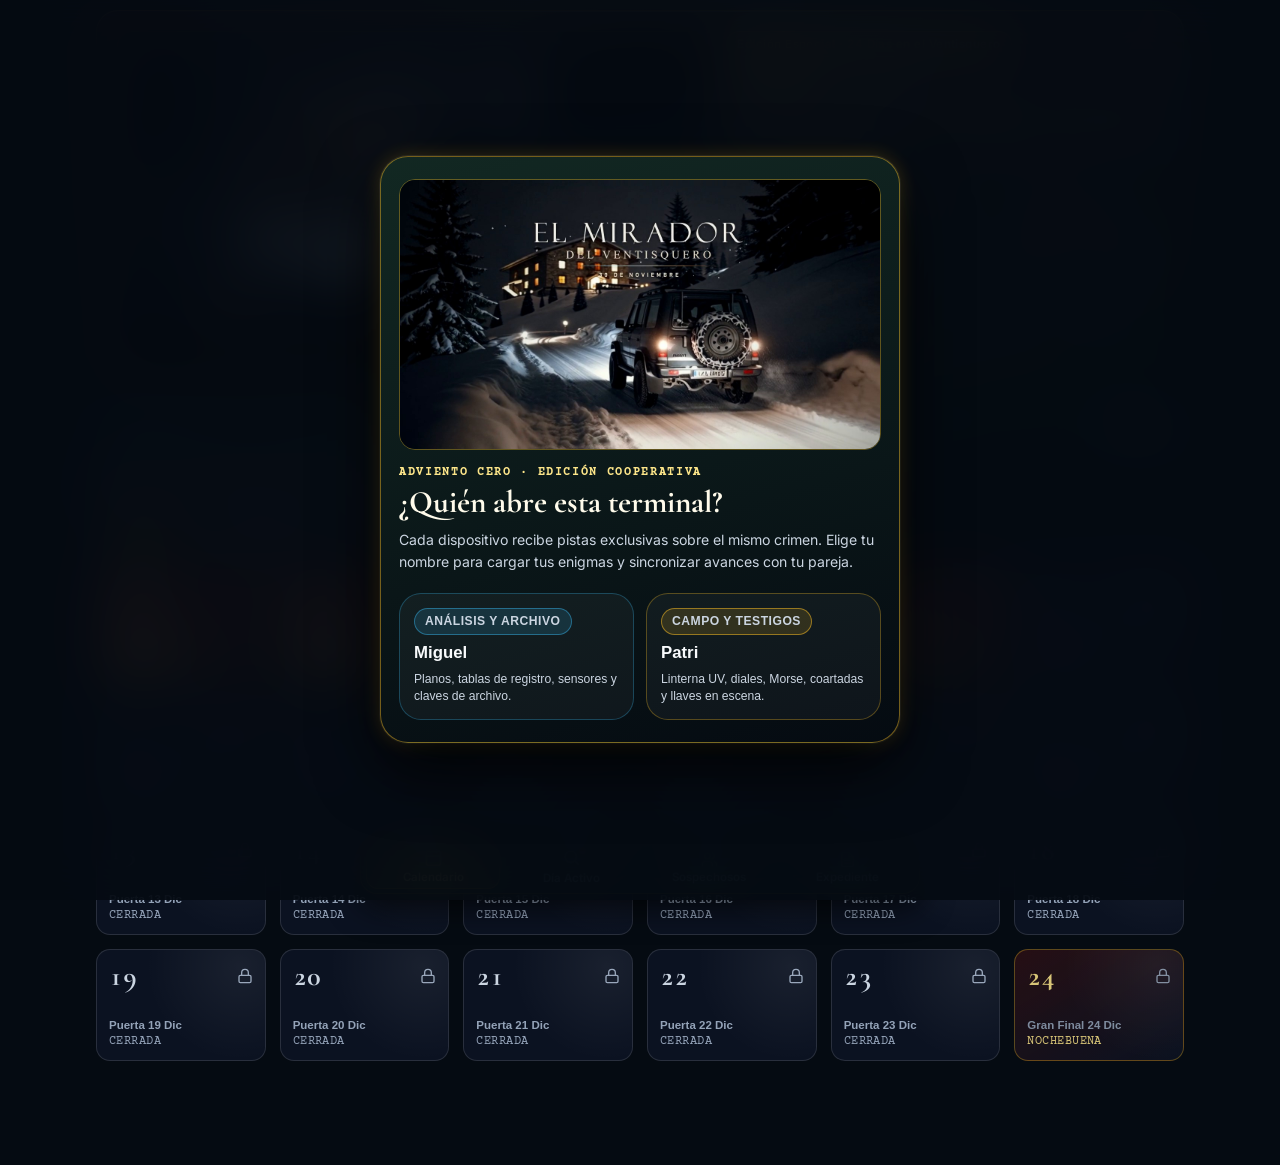
==== index.html @ c09db5b2 "v2.22.0: fix inverted open envelope flap 3D geometry with crimson-bordered emerald damask lining, or" ====
<!DOCTYPE html>
<html lang="es">
<head>
  <meta charset="UTF-8">
  <meta name="viewport" content="width=device-width, initial-scale=1.0, viewport-fit=cover, interactive-widget=resizes-content">
  <title>ADVIENTO CERO — El Misterio del Ventisquero</title>

  <meta name="theme-color" content="#050B12">
  <meta name="mobile-web-app-capable" content="yes">
  <meta name="apple-mobile-web-app-capable" content="yes">
  <meta name="apple-mobile-web-app-status-bar-style" content="black-translucent">
  <meta name="apple-mobile-web-app-title" content="Adviento Cero">
  <meta name="description" content="Calendario de adviento interactivo y cooperativo de investigación policial ambientada en el Hotel El Mirador del Ventisquero.">
  <meta property="og:title" content="ADVIENTO CERO — El Misterio del Ventisquero">
  <meta property="og:description" content="Expediente cooperativo del 1 al 24 de diciembre: 25 sospechosos, 24 enigmas y un careo final.">
  <meta property="og:type" content="website">
  <meta property="og:image" content="https://mgesm.github.io/advientocero/video-briefing/poster.jpg">
  <meta http-equiv="Content-Security-Policy" content="default-src 'self'; script-src 'self' https://*.firebaseio.com https://*.firebasedatabase.app; style-src 'self' 'unsafe-inline'; img-src 'self' data: blob:; media-src 'self' blob:; font-src 'self' data:; connect-src 'self' https://*.firebasedatabase.app wss://*.firebasedatabase.app https://*.firebaseio.com wss://*.firebaseio.com; frame-src 'self'; object-src 'none'; base-uri 'self'; form-action 'self';">
  <link rel="manifest" href="manifest.json?v=2.12.0">
  <link rel="icon" type="image/svg+xml" href="imagenes/icon.svg?v=2.12.0">
  <link rel="icon" type="image/png" sizes="192x192" href="imagenes/icon-192.png?v=2.12.0">
  <link rel="apple-touch-icon" sizes="180x180" href="imagenes/apple-touch-icon.png?v=2.12.0">
  <link rel="preload" as="image" href="video-briefing/poster.jpg?v=2.15.0" fetchpriority="high">

  <link rel="stylesheet" href="css/fonts.css?v=2.12.0">
  <link rel="stylesheet" href="css/liquid-christmas.css?v=2.20.0">
  <link rel="stylesheet" href="css/door-rituals.css?v=2.14.1">
  <link rel="stylesheet" href="css/advent-board.css?v=2.21.0">
  <link rel="stylesheet" href="css/puzzles.css?v=2.22.0">
  <link rel="stylesheet" href="css/artifacts.css?v=2.12.0">
  <link rel="stylesheet" href="css/mobile-ux.css?v=2.12.0">

  <!-- Firebase Realtime Database Compat SDK (cacheado localmente para arranque offline) -->
  <script defer src="js/vendor/firebase-app-compat.js?v=2.12.0"></script>
  <script defer src="js/vendor/firebase-database-compat.js?v=2.12.0"></script>
</head>
<body>
  <canvas id="snow-canvas" aria-hidden="true"></canvas>

  <!-- Selector de Identidad Inicial: Miguel vs Patri -->
  <div id="identity-overlay" class="identity-overlay" role="dialog" aria-modal="true" aria-labelledby="id-title">
    <div class="identity-modal" tabindex="-1">
      <img src="video-briefing/poster.jpg?v=2.15.0" alt="El Mirador del Ventisquero · 30 de noviembre" class="identity-cover" width="1280" height="720" decoding="async" fetchpriority="high">
      <div class="identity-kicker">ADVIENTO CERO · EDICIÓN COOPERATIVA</div>
      <h1 class="identity-title" id="id-title">¿Quién abre esta terminal?</h1>
      <p class="identity-desc">
        Cada dispositivo recibe pistas exclusivas sobre el mismo crimen. Elige tu nombre para cargar tus enigmas y sincronizar avances con tu pareja.
      </p>
      <div class="identity-grid">
        <button type="button" class="identity-choice" data-choose-role="miguel">
          <span class="badge badge-frost">ANÁLISIS Y ARCHIVO</span>
          <strong>Miguel</strong>
          <span>Planos, tablas de registro, sensores y claves de archivo.</span>
        </button>
        <button type="button" class="identity-choice" data-choose-role="patri">
          <span class="badge badge-gold">CAMPO Y TESTIGOS</span>
          <strong>Patri</strong>
          <span>Linterna UV, diales, Morse, coartadas y llaves en escena.</span>
        </button>
      </div>
      <button type="button" id="identity-cancel-btn" class="btn btn-ghost" style="display:none;width:100%;margin-top:12px;">Cancelar</button>
    </div>
  </div>

  <div id="adv-toast-host" class="adv-toast-host" aria-live="polite"></div>

  <!-- Contenedor Principal -->
  <div class="app-shell">
    <!-- Barra oculta de Modo Test / Admin -->
    <div id="admin-bar" class="glass-card" style="display:none;padding:10px 14px;margin-bottom:14px;align-items:center;justify-content:space-between;flex-wrap:wrap;gap:8px;border:var(--vg-border-gold);"></div>

    <main>
      <section id="view-calendar" class="view-panel active"></section>
      <section id="view-day" class="view-panel"></section>
      <section id="view-suspects" class="view-panel"></section>
      <section id="view-expediente" class="view-panel"></section>
    </main>
  </div>

  <!-- Dock de Navegación Inferior Mobile-First -->
  <nav class="mobile-dock" aria-label="Navegación principal">
    <button type="button" class="dock-item active" data-tab="calendar">
      <svg aria-hidden="true" width="20" height="20" viewBox="0 0 24 24" fill="none" stroke="currentColor" stroke-width="2" stroke-linecap="round" stroke-linejoin="round"><rect x="3" y="4" width="18" height="18" rx="2"/><line x1="16" y1="2" x2="16" y2="6"/><line x1="8" y1="2" x2="8" y2="6"/><line x1="3" y1="10" x2="21" y2="10"/></svg>
      <span>Calendario</span>
    </button>
    <button type="button" class="dock-item" data-tab="day">
      <span class="dock-badge">
        <svg aria-hidden="true" width="20" height="20" viewBox="0 0 24 24" fill="none" stroke="currentColor" stroke-width="2" stroke-linecap="round" stroke-linejoin="round"><circle cx="11" cy="11" r="8"/><line x1="21" y1="21" x2="16.65" y2="16.65"/></svg>
        <span id="day-dock-dot" class="dock-dot" aria-hidden="true"></span>
      </span>
      <span>Día Activo</span>
    </button>
    <button type="button" class="dock-item" data-tab="suspects">
      <svg aria-hidden="true" width="20" height="20" viewBox="0 0 24 24" fill="none" stroke="currentColor" stroke-width="2" stroke-linecap="round" stroke-linejoin="round"><path d="M16 21v-2a4 4 0 0 0-4-4H6a4 4 0 0 0-4 4v2"/><circle cx="9" cy="7" r="4"/><path d="M22 21v-2a4 4 0 0 0-3-3.87"/><path d="M16 3.13a4 4 0 0 1 0 7.75"/></svg>
      <span>Sospechosos</span>
    </button>
    <button type="button" class="dock-item" data-tab="expediente">
      <svg aria-hidden="true" width="20" height="20" viewBox="0 0 24 24" fill="none" stroke="currentColor" stroke-width="2" stroke-linecap="round" stroke-linejoin="round"><path d="M14 2H6a2 2 0 0 0-2 2v16a2 2 0 0 0 2 2h12a2 2 0 0 0 2-2V8z"/><polyline points="14 2 14 8 20 8"/><line x1="16" y1="13" x2="8" y2="13"/><line x1="16" y1="17" x2="8" y2="17"/></svg>
      <span>Expediente</span>
    </button>
  </nav>

  <!-- Modal Ficha / Dedicatoria -->
  <div id="adv-modal" class="adv-modal-backdrop" role="dialog" aria-modal="true" aria-labelledby="adv-modal-title">
    <div id="adv-modal-body" class="adv-modal-sheet"></div>
  </div>

  <!-- Capa de Animaciones Cinematográficas (Apertura de Sello y Doble Candado) -->
  <div id="cinema-fx-layer" class="cinema-fx-layer" aria-hidden="true"></div>

  <script defer src="config/gift-config.js?v=2.16.0"></script>
  <script defer src="config/firebase-config.js?v=2.12.0"></script>
  <script defer src="data/case-lore.js?v=2.15.0"></script>
  <script defer src="data/suspects.js?v=2.12.0"></script>
  <script defer src="data/days.js?v=2.12.0"></script>
  <script defer src="js/audio-fx.js?v=2.19.0"></script>
  <script defer src="js/door-rituals.js?v=2.14.1"></script>
  <script defer src="js/date-gate.js?v=2.17.0"></script>
  <script defer src="js/sync-engine.js?v=2.21.0"></script>
  <script defer src="js/puzzle-engine.js?v=2.12.0"></script>
  <script defer src="js/day-artifacts.js?v=2.12.0"></script>
  <script defer src="js/app.js?v=2.22.0"></script>
</body>
</html>
---- css/fonts.css ----
/* latin-ext */
@font-face {
  font-family: 'Cormorant Garamond';
  font-style: italic;
  font-weight: 600;
  font-display: swap;
  src: url(../fonts/font-1.woff2) format('woff2');
  unicode-range: U+0100-02BA, U+02BD-02C5, U+02C7-02CC, U+02CE-02D7, U+02DD-02FF, U+0304, U+0308, U+0329, U+1D00-1DBF, U+1E00-1E9F, U+1EF2-1EFF, U+2020, U+20A0-20AB, U+20AD-20C4, U+2113, U+2C60-2C7F, U+A720-A7FF;
}
/* latin */
@font-face {
  font-family: 'Cormorant Garamond';
  font-style: italic;
  font-weight: 600;
  font-display: swap;
  src: url(../fonts/font-2.woff2) format('woff2');
  unicode-range: U+0000-00FF, U+0131, U+0152-0153, U+02BB-02BC, U+02C6, U+02DA, U+02DC, U+0304, U+0308, U+0329, U+2000-206F, U+20AC, U+2122, U+2191, U+2193, U+2212, U+2215, U+FEFF, U+FFFD;
}
/* latin-ext */
@font-face {
  font-family: 'Cormorant Garamond';
  font-style: normal;
  font-weight: 600;
  font-display: swap;
  src: url(../fonts/font-3.woff2) format('woff2');
  unicode-range: U+0100-02BA, U+02BD-02C5, U+02C7-02CC, U+02CE-02D7, U+02DD-02FF, U+0304, U+0308, U+0329, U+1D00-1DBF, U+1E00-1E9F, U+1EF2-1EFF, U+2020, U+20A0-20AB, U+20AD-20C4, U+2113, U+2C60-2C7F, U+A720-A7FF;
}
/* latin */
@font-face {
  font-family: 'Cormorant Garamond';
  font-style: normal;
  font-weight: 600;
  font-display: swap;
  src: url(../fonts/font-4.woff2) format('woff2');
  unicode-range: U+0000-00FF, U+0131, U+0152-0153, U+02BB-02BC, U+02C6, U+02DA, U+02DC, U+0304, U+0308, U+0329, U+2000-206F, U+20AC, U+2122, U+2191, U+2193, U+2212, U+2215, U+FEFF, U+FFFD;
}
/* latin-ext */
@font-face {
  font-family: 'Cormorant Garamond';
  font-style: normal;
  font-weight: 700;
  font-display: swap;
  src: url(../fonts/font-3.woff2) format('woff2');
  unicode-range: U+0100-02BA, U+02BD-02C5, U+02C7-02CC, U+02CE-02D7, U+02DD-02FF, U+0304, U+0308, U+0329, U+1D00-1DBF, U+1E00-1E9F, U+1EF2-1EFF, U+2020, U+20A0-20AB, U+20AD-20C4, U+2113, U+2C60-2C7F, U+A720-A7FF;
}
/* latin */
@font-face {
  font-family: 'Cormorant Garamond';
  font-style: normal;
  font-weight: 700;
  font-display: swap;
  src: url(../fonts/font-4.woff2) format('woff2');
  unicode-range: U+0000-00FF, U+0131, U+0152-0153, U+02BB-02BC, U+02C6, U+02DA, U+02DC, U+0304, U+0308, U+0329, U+2000-206F, U+20AC, U+2122, U+2191, U+2193, U+2212, U+2215, U+FEFF, U+FFFD;
}
/* latin-ext */
@font-face {
  font-family: 'Courier Prime';
  font-style: normal;
  font-weight: 400;
  font-display: swap;
  src: url(../fonts/font-5.woff2) format('woff2');
  unicode-range: U+0100-02BA, U+02BD-02C5, U+02C7-02CC, U+02CE-02D7, U+02DD-02FF, U+0304, U+0308, U+0329, U+1D00-1DBF, U+1E00-1E9F, U+1EF2-1EFF, U+2020, U+20A0-20AB, U+20AD-20C4, U+2113, U+2C60-2C7F, U+A720-A7FF;
}
/* latin */
@font-face {
  font-family: 'Courier Prime';
  font-style: normal;
  font-weight: 400;
  font-display: swap;
  src: url(../fonts/font-6.woff2) format('woff2');
  unicode-range: U+0000-00FF, U+0131, U+0152-0153, U+02BB-02BC, U+02C6, U+02DA, U+02DC, U+0304, U+0308, U+0329, U+2000-206F, U+20AC, U+2122, U+2191, U+2193, U+2212, U+2215, U+FEFF, U+FFFD;
}
/* latin-ext */
@font-face {
  font-family: 'Courier Prime';
  font-style: normal;
  font-weight: 700;
  font-display: swap;
  src: url(../fonts/font-7.woff2) format('woff2');
  unicode-range: U+0100-02BA, U+02BD-02C5, U+02C7-02CC, U+02CE-02D7, U+02DD-02FF, U+0304, U+0308, U+0329, U+1D00-1DBF, U+1E00-1E9F, U+1EF2-1EFF, U+2020, U+20A0-20AB, U+20AD-20C4, U+2113, U+2C60-2C7F, U+A720-A7FF;
}
/* latin */
@font-face {
  font-family: 'Courier Prime';
  font-style: normal;
  font-weight: 700;
  font-display: swap;
  src: url(../fonts/font-8.woff2) format('woff2');
  unicode-range: U+0000-00FF, U+0131, U+0152-0153, U+02BB-02BC, U+02C6, U+02DA, U+02DC, U+0304, U+0308, U+0329, U+2000-206F, U+20AC, U+2122, U+2191, U+2193, U+2212, U+2215, U+FEFF, U+FFFD;
}
/* latin-ext */
@font-face {
  font-family: 'Inter';
  font-style: normal;
  font-weight: 400;
  font-display: swap;
  src: url(../fonts/font-9.woff2) format('woff2');
  unicode-range: U+0100-02BA, U+02BD-02C5, U+02C7-02CC, U+02CE-02D7, U+02DD-02FF, U+0304, U+0308, U+0329, U+1D00-1DBF, U+1E00-1E9F, U+1EF2-1EFF, U+2020, U+20A0-20AB, U+20AD-20C4, U+2113, U+2C60-2C7F, U+A720-A7FF;
}
/* latin */
@font-face {
  font-family: 'Inter';
  font-style: normal;
  font-weight: 400;
  font-display: swap;
  src: url(../fonts/font-10.woff2) format('woff2');
  unicode-range: U+0000-00FF, U+0131, U+0152-0153, U+02BB-02BC, U+02C6, U+02DA, U+02DC, U+0304, U+0308, U+0329, U+2000-206F, U+20AC, U+2122, U+2191, U+2193, U+2212, U+2215, U+FEFF, U+FFFD;
}
/* latin-ext */
@font-face {
  font-family: 'Inter';
  font-style: normal;
  font-weight: 500;
  font-display: swap;
  src: url(../fonts/font-9.woff2) format('woff2');
  unicode-range: U+0100-02BA, U+02BD-02C5, U+02C7-02CC, U+02CE-02D7, U+02DD-02FF, U+0304, U+0308, U+0329, U+1D00-1DBF, U+1E00-1E9F, U+1EF2-1EFF, U+2020, U+20A0-20AB, U+20AD-20C4, U+2113, U+2C60-2C7F, U+A720-A7FF;
}
/* latin */
@font-face {
  font-family: 'Inter';
  font-style: normal;
  font-weight: 500;
  font-display: swap;
  src: url(../fonts/font-10.woff2) format('woff2');
  unicode-range: U+0000-00FF, U+0131, U+0152-0153, U+02BB-02BC, U+02C6, U+02DA, U+02DC, U+0304, U+0308, U+0329, U+2000-206F, U+20AC, U+2122, U+2191, U+2193, U+2212, U+2215, U+FEFF, U+FFFD;
}
/* latin-ext */
@font-face {
  font-family: 'Inter';
  font-style: normal;
  font-weight: 600;
  font-display: swap;
  src: url(../fonts/font-9.woff2) format('woff2');
  unicode-range: U+0100-02BA, U+02BD-02C5, U+02C7-02CC, U+02CE-02D7, U+02DD-02FF, U+0304, U+0308, U+0329, U+1D00-1DBF, U+1E00-1E9F, U+1EF2-1EFF, U+2020, U+20A0-20AB, U+20AD-20C4, U+2113, U+2C60-2C7F, U+A720-A7FF;
}
/* latin */
@font-face {
  font-family: 'Inter';
  font-style: normal;
  font-weight: 600;
  font-display: swap;
  src: url(../fonts/font-10.woff2) format('woff2');
  unicode-range: U+0000-00FF, U+0131, U+0152-0153, U+02BB-02BC, U+02C6, U+02DA, U+02DC, U+0304, U+0308, U+0329, U+2000-206F, U+20AC, U+2122, U+2191, U+2193, U+2212, U+2215, U+FEFF, U+FFFD;
}
/* latin-ext */
@font-face {
  font-family: 'Inter';
  font-style: normal;
  font-weight: 700;
  font-display: swap;
  src: url(../fonts/font-9.woff2) format('woff2');
  unicode-range: U+0100-02BA, U+02BD-02C5, U+02C7-02CC, U+02CE-02D7, U+02DD-02FF, U+0304, U+0308, U+0329, U+1D00-1DBF, U+1E00-1E9F, U+1EF2-1EFF, U+2020, U+20A0-20AB, U+20AD-20C4, U+2113, U+2C60-2C7F, U+A720-A7FF;
}
/* latin */
@font-face {
  font-family: 'Inter';
  font-style: normal;
  font-weight: 700;
  font-display: swap;
  src: url(../fonts/font-10.woff2) format('woff2');
  unicode-range: U+0000-00FF, U+0131, U+0152-0153, U+02BB-02BC, U+02C6, U+02DA, U+02DC, U+0304, U+0308, U+0329, U+2000-206F, U+20AC, U+2122, U+2191, U+2193, U+2212, U+2215, U+FEFF, U+FFFD;
}
/* latin-ext */
@font-face {
  font-family: 'Inter';
  font-style: normal;
  font-weight: 800;
  font-display: swap;
  src: url(../fonts/font-9.woff2) format('woff2');
  unicode-range: U+0100-02BA, U+02BD-02C5, U+02C7-02CC, U+02CE-02D7, U+02DD-02FF, U+0304, U+0308, U+0329, U+1D00-1DBF, U+1E00-1E9F, U+1EF2-1EFF, U+2020, U+20A0-20AB, U+20AD-20C4, U+2113, U+2C60-2C7F, U+A720-A7FF;
}
/* latin */
@font-face {
  font-family: 'Inter';
  font-style: normal;
  font-weight: 800;
  font-display: swap;
  src: url(../fonts/font-10.woff2) format('woff2');
  unicode-range: U+0000-00FF, U+0131, U+0152-0153, U+02BB-02BC, U+02C6, U+02DA, U+02DC, U+0304, U+0308, U+0329, U+2000-206F, U+20AC, U+2122, U+2191, U+2193, U+2212, U+2215, U+FEFF, U+FFFD;
}
---- css/liquid-christmas.css ----
/**
 * ============================================================================
 * ADVIENTO CERO — LIQUID NOIR NAVIDEÑO DESIGN SYSTEM
 * Basado en VESTIGO Liquid Noir 3.0 · Regla estricta: CERO EMOJIS
 * ============================================================================
 */

:root {
  /* Superficies Lacre de Medianoche (Pino Nocturno & Negro Azulado) */
  --vg-obsidian-950: #03070B;
  --vg-obsidian-900: #050B12;
  --vg-obsidian-850: #061814;
  --vg-obsidian-800: #0A1916;
  --vg-obsidian-700: #132A24;
  --vg-obsidian-600: #1F3F36;

  /* Cristal Líquido Nocturno */
  --vg-glass-bg: rgba(10, 25, 22, 0.78);
  --vg-glass-bg-elevated: rgba(10, 25, 22, 0.86);
  --vg-glass-bg-card: rgba(6, 24, 20, 0.80);
  --vg-glass-bg-input: rgba(5, 11, 18, 0.88);
  --vg-glass-bg-pill: rgba(255, 255, 255, 0.06);
  --vg-glass-blur: blur(26px) saturate(185%);
  --vg-glass-blur-sm: blur(14px) saturate(160%);

  /* Micro-bordes especulares */
  --vg-border-specular: 1px solid rgba(255, 255, 255, 0.18);
  --vg-border-specular-strong: 1px solid rgba(251, 191, 36, 0.28);
  --vg-border-gold: 1px solid rgba(251, 191, 36, 0.50);
  --vg-border-crimson: 1px solid rgba(248, 113, 113, 0.45);
  --vg-border-pine: 1px solid rgba(52, 211, 153, 0.45);
  --vg-border-frost: 1px solid rgba(56, 189, 248, 0.42);

  /* Paleta Nivel 2: Lacre de Medianoche */
  --adv-gold: #FBBF24;
  --adv-gold-soft: #FDE68A;
  --adv-gold-dim: rgba(251, 191, 36, 0.14);
  --adv-gold-glow: 0 0 18px rgba(251, 191, 36, 0.24);

  --adv-crimson: #DC2626;
  --adv-crimson-deep: #7F1D1D;
  --adv-crimson-dim: rgba(220, 38, 38, 0.22);
  --adv-crimson-glow: 0 0 20px rgba(220, 38, 38, 0.28);

  --adv-pine: #10B981;
  --adv-pine-deep: #064E3B;
  --adv-pine-dim: rgba(6, 78, 59, 0.48);
  --adv-pine-glow: 0 0 16px rgba(52, 211, 153, 0.26);

  --adv-frost: #38BDF8;
  --adv-cyan: #00E5FF;
  --adv-frost-dim: rgba(56, 189, 248, 0.14);
  --adv-frost-glow: 0 0 18px rgba(56, 189, 248, 0.26);

  /* Tipografía */
  --vg-font-sans: 'Inter', -apple-system, BlinkMacSystemFont, 'SF Pro Display', sans-serif;
  --vg-font-mono: 'Courier Prime', 'Fira Code', ui-monospace, monospace;
  --vg-font-serif: 'Cormorant Garamond', Georgia, serif;

  /* Texto */
  --vg-text-primary: #F8FAFC;
  --vg-text-secondary: #CBD5E1;
  --vg-text-muted: #94A3B8;

  /* Radios & Curvas Apple Spring */
  --vg-radius-sm: 10px;
  --vg-radius-md: 16px;
  --vg-radius-lg: 22px;
  --vg-radius-xl: 28px;
  --vg-radius-pill: 9999px;
  --vg-spring: cubic-bezier(0.16, 1, 0.3, 1);

  /* Sombras */
  --vg-shadow-card: 0 14px 36px rgba(0, 0, 0, 0.62), 0 0 0 1px rgba(255, 255, 255, 0.05);
  --vg-shadow-modal: 0 24px 64px rgba(0, 0, 0, 0.85), 0 0 0 1px rgba(255, 255, 255, 0.08);
}

*, *::before, *::after {
  box-sizing: border-box;
  margin: 0;
  padding: 0;
  -webkit-tap-highlight-color: transparent;
}

html {
  color-scheme: dark;
}

html.font-boost {
  font-size: 115%;
}

html, body {
  background-color: #050B12;
  color: var(--vg-text-primary);
  font-family: var(--vg-font-sans);
  min-height: 100vh;
  min-height: 100dvh;
  overscroll-behavior-y: contain;
  -webkit-font-smoothing: antialiased;
}

body {
  background: #050B12;
}

body::before {
  content: "";
  position: fixed;
  inset: 0;
  pointer-events: none;
  z-index: 0;
  background: radial-gradient(circle at 50% 0%, #132A24 0%, #050B12 58%);
}

body::after {
  content: "";
  position: fixed;
  top: 0;
  left: 0;
  right: 0;
  height: env(safe-area-inset-top, 0px);
  background: linear-gradient(180deg, rgba(5, 11, 18, 0.92), rgba(5, 11, 18, 0.45));
  pointer-events: none;
  z-index: 50;
}

body.modal-open {
  position: fixed;
  left: 0;
  right: 0;
  width: 100%;
  overflow: hidden;
}

button:focus-visible, a:focus-visible, input:focus-visible, select:focus-visible, textarea:focus-visible {
  outline: 2px solid var(--adv-gold);
  outline-offset: 2px;
}

/* Capa atmosférica de nieve navideña tras el cristal */
#snow-canvas {
  position: fixed;
  inset: 0;
  width: 100%;
  height: 100%;
  pointer-events: none;
  z-index: 1;
  opacity: 0.78;
}

@media (prefers-reduced-motion: reduce) {
  #snow-canvas { display: none; }
}

.app-shell {
  position: relative;
  z-index: 2;
  max-width: 1120px;
  margin: 0 auto;
  overflow-x: clip;
  padding: calc(env(safe-area-inset-top, 0px) + 10px) max(16px, env(safe-area-inset-right, 0px)) calc(env(safe-area-inset-bottom, 0px) + 104px) max(16px, env(safe-area-inset-left, 0px));
}

@media (max-width: 768px) {
  :root {
    --vg-glass-blur: blur(12px) saturate(140%);
  }
}

/* Badges Translúcidos Satinados */
.badge {
  display: inline-flex;
  align-items: center;
  gap: 6px;
  padding: 5px 10px;
  border-radius: var(--vg-radius-pill);
  font-size: 0.72rem;
  font-weight: 600;
  letter-spacing: 0.04em;
  border: var(--vg-border-specular);
  background: var(--vg-glass-bg-pill);
  color: var(--vg-text-primary);
  white-space: nowrap;
}

@media (max-width: 480px) {
  .badge {
    white-space: normal;
    text-align: left;
    max-width: 100%;
    line-height: 1.3;
  }
}

.badge-gold {
  background: var(--adv-gold-dim);
  border: var(--vg-border-gold);
  color: var(--adv-gold-soft);
}

.badge-crimson {
  background: var(--adv-crimson-dim);
  border: var(--vg-border-crimson);
  color: #FECACA;
}

.badge-pine {
  background: var(--adv-pine-dim);
  border: var(--vg-border-pine);
  color: #A7F3D0;
}

.badge-frost {
  background: var(--adv-frost-dim);
  border: var(--vg-border-frost);
  color: #BAE6FD;
}

.pulse-dot {
  width: 7px;
  height: 7px;
  border-radius: 50%;
  background: currentColor;
  box-shadow: 0 0 8px currentColor;
  animation: advPulse 2.2s infinite ease-in-out;
}

@keyframes advPulse {
  0%, 100% { opacity: 1; transform: scale(1); }
  50% { opacity: 0.45; transform: scale(0.8); }
}

/* Botones y Pills */
.btn {
  display: inline-flex;
  align-items: center;
  justify-content: center;
  gap: 8px;
  min-height: 44px;
  padding: 9px 16px;
  border-radius: var(--vg-radius-md);
  border: var(--vg-border-specular-strong);
  background: var(--vg-glass-bg-pill);
  color: var(--vg-text-primary);
  font-family: inherit;
  font-size: 0.85rem;
  font-weight: 600;
  cursor: pointer;
  touch-action: manipulation;
  transition: transform 150ms var(--vg-spring), background 160ms ease, border-color 160ms ease, box-shadow 160ms ease;
}

.btn:not(:disabled):active {
  transform: scale(0.97);
}

.btn:disabled {
  opacity: 0.5;
  cursor: not-allowed;
  pointer-events: none;
}

.btn-primary {
  background: linear-gradient(135deg, rgba(185, 28, 28, 0.72), rgba(180, 83, 9, 0.58));
  border: 1px solid rgba(251, 191, 36, 0.65);
  color: #FEF3C7;
  box-shadow: var(--adv-gold-glow);
}

@media (hover: hover) and (pointer: fine) {
  .btn-primary:hover {
    background: linear-gradient(135deg, rgba(185, 28, 28, 0.88), rgba(180, 83, 9, 0.72));
  }
}

.btn-frost {
  background: rgba(56, 189, 248, 0.16);
  border: var(--vg-border-frost);
  color: #BAE6FD;
}

.btn-pine {
  background: rgba(16, 185, 129, 0.22);
  border: var(--vg-border-pine);
  color: #A7F3D0;
}

.btn-ghost {
  background: transparent;
  border: var(--vg-border-specular);
  color: var(--vg-text-secondary);
}

.btn-gold {
  background: linear-gradient(135deg, rgba(251, 191, 36, 0.25), rgba(180, 83, 9, 0.35));
  border: 1px solid rgba(251, 191, 36, 0.55);
  color: #FEF3C7;
}

.btn-sm {
  min-height: 36px;
  padding: 6px 11px;
  font-size: 0.77rem;
  border-radius: var(--vg-radius-sm);
}

@media (max-width: 768px), (pointer: coarse) {
  .btn-sm {
    min-height: 42px;
    padding: 8px 13px;
  }
  button.badge[data-open-sync-diag] {
    min-height: 38px;
    padding: 6px 11px;
  }
}

/* Tarjetas Glass */
.glass-card {
  background: var(--vg-glass-bg-card);
  backdrop-filter: var(--vg-glass-blur);
  -webkit-backdrop-filter: var(--vg-glass-blur);
  border: var(--vg-border-specular);
  border-radius: var(--vg-radius-lg);
  box-shadow: var(--vg-shadow-card);
  position: relative;
  overflow: hidden;
}

.glass-card::before {
  content: "";
  position: absolute;
  inset: 0 0 auto 0;
  height: 1px;
  background: linear-gradient(90deg, transparent, rgba(255, 255, 255, 0.22), transparent);
  pointer-events: none;
}

/* Secciones de vista */
.view-panel {
  display: none;
  opacity: 0;
}

.view-panel.active {
  display: block;
  opacity: 1;
  animation: fadeSlideIn 320ms var(--vg-spring) both;
}

@keyframes fadeSlideIn {
  from { opacity: 0; transform: translateY(12px) scale(0.992); }
  to { opacity: 1; transform: translateY(0) scale(1); }
}

@keyframes modalPopIn {
  from { opacity: 0; transform: translateY(26px) scale(0.96); }
  to { opacity: 1; transform: translateY(0) scale(1); }
}

@keyframes backdropFadeIn {
  from { opacity: 0; }
  to { opacity: 1; }
}

/* Selector de Identidad (Pantalla Inicial Miguel / Patri) */
.identity-overlay {
  position: fixed;
  inset: 0;
  z-index: 100;
  display: none;
  align-items: flex-start;
  justify-content: center;
  overflow-y: auto;
  overscroll-behavior: contain;
  padding: max(16px, env(safe-area-inset-top, 0px)) max(14px, env(safe-area-inset-right, 0px)) max(16px, env(safe-area-inset-bottom, 0px)) max(14px, env(safe-area-inset-left, 0px));
  background: rgba(5, 11, 18, 0.90);
  backdrop-filter: blur(26px);
  -webkit-backdrop-filter: blur(26px);
}

.identity-overlay.open {
  display: flex;
  animation: backdropFadeIn 220ms ease both;
}

.identity-modal {
  width: 100%;
  max-width: 520px;
  margin: auto;
  max-height: 92dvh;
  overflow-y: auto;
  overscroll-behavior: contain;
  padding: 22px 18px;
  border-radius: var(--vg-radius-xl);
  background: linear-gradient(165deg, rgba(19, 42, 36, 0.95), rgba(5, 11, 18, 0.97));
  color: #F8FAFC;
  border: 1px solid rgba(251, 191, 36, 0.45);
  box-shadow: var(--vg-shadow-modal), var(--adv-gold-glow);
  animation: modalPopIn 360ms var(--vg-spring) both;
}

.identity-modal:focus {
  outline: none;
}

.identity-cover {
  width: 100%;
  height: auto;
  aspect-ratio: 16 / 9;
  object-fit: cover;
  border-radius: var(--vg-radius-md);
  border: 1px solid rgba(251, 191, 36, 0.35);
  margin-bottom: 16px;
  display: block;
}

.identity-kicker {
  font-family: var(--vg-font-mono);
  font-size: 0.74rem;
  letter-spacing: 0.14em;
  text-transform: uppercase;
  color: #FDE68A;
  font-weight: 700;
  margin-bottom: 6px;
}

.identity-title {
  font-family: var(--vg-font-serif);
  font-size: 1.95rem;
  font-weight: 700;
  line-height: 1.1;
  color: #FFFBEB;
  margin-bottom: 10px;
}

.identity-desc {
  font-size: 0.88rem;
  line-height: 1.55;
  color: #CBD5E1;
  margin-bottom: 20px;
}

.identity-grid {
  display: grid;
  grid-template-columns: repeat(2, minmax(0, 1fr));
  gap: 12px;
}

.identity-choice {
  min-width: 0;
  width: 100%;
  display: flex;
  flex-direction: column;
  align-items: flex-start;
  gap: 8px;
  padding: 14px;
  border-radius: var(--vg-radius-lg);
  background: rgba(255, 255, 255, 0.04);
  border: 1px solid rgba(255, 255, 255, 0.14);
  color: #F8FAFC;
  text-align: left;
  cursor: pointer;
  transition: transform 160ms var(--vg-spring), border-color 160ms ease, background 160ms ease;
}

.identity-choice .badge {
  white-space: normal;
  line-height: 1.25;
}

@media (max-width: 480px) {
  .identity-grid {
    grid-template-columns: 1fr;
  }
  .identity-cover {
    max-height: 150px;
    margin-bottom: 12px;
  }
  .identity-title {
    font-size: 1.6rem;
  }
}

@media (hover: hover) and (pointer: fine) {
  .identity-choice:hover {
    transform: translateY(-2px);
    background: rgba(251, 191, 36, 0.14);
    border-color: rgba(251, 191, 36, 0.55);
  }
}
.identity-choice:active {
  transform: scale(0.98);
  background: rgba(251, 191, 36, 0.14);
  border-color: rgba(251, 191, 36, 0.55);
}

.identity-choice.is-miguel {
  border-color: rgba(56, 189, 248, 0.28);
}

.identity-choice.is-patri {
  border-color: rgba(251, 191, 36, 0.30);
}

.identity-choice.is-current {
  box-shadow: inset 0 0 0 1px rgba(251, 191, 36, 0.55);
  background: rgba(251, 191, 36, 0.10);
}

@media (max-height: 480px) and (orientation: landscape) {
  .identity-cover {
    display: none;
  }
  .identity-modal {
    padding: 14px 18px;
  }
  .identity-title {
    font-size: 1.4rem;
    margin: 4px 0 4px;
  }
  .identity-desc {
    margin-bottom: 10px;
    font-size: 0.8rem;
  }
  .identity-choice {
    padding: 10px 12px;
    gap: 4px;
  }
}

.identity-choice strong {
  font-size: 1.05rem;
}

.identity-choice span {
  font-size: 0.76rem;
  line-height: 1.4;
  color: #CBD5E1;
}

/* Modal genérico */
.adv-modal-backdrop {
  position: fixed;
  inset: 0;
  z-index: 90;
  display: none;
  align-items: flex-end;
  justify-content: center;
  touch-action: none;
  padding: max(12px, env(safe-area-inset-top, 0px)) max(12px, env(safe-area-inset-right, 0px)) max(12px, env(safe-area-inset-bottom, 0px)) max(12px, env(safe-area-inset-left, 0px));
  background: rgba(2, 4, 8, 0.80);
  backdrop-filter: blur(14px);
  -webkit-backdrop-filter: blur(14px);
  overscroll-behavior: contain;
}

.adv-modal-backdrop.open {
  display: flex;
  animation: backdropFadeIn 200ms ease both;
}

@media (min-width: 680px) {
  .adv-modal-backdrop {
    align-items: center;
  }
}

.adv-modal-sheet {
  position: relative;
  width: 100%;
  max-width: 580px;
  max-height: 88vh;
  max-height: 88dvh;
  overflow-y: auto;
  -webkit-overflow-scrolling: touch;
  touch-action: pan-y;
  overscroll-behavior: contain;
  padding: 14px 20px 20px;
  border-radius: var(--vg-radius-xl);
  background: var(--vg-obsidian-800);
  border: var(--vg-border-specular-strong);
  box-shadow: var(--vg-shadow-modal);
  animation: modalPopIn 320ms var(--vg-spring) both;
}

.adv-modal-topstrip {
  position: sticky;
  top: 0;
  z-index: 5;
  display: flex;
  align-items: center;
  justify-content: center;
  min-height: 46px;
  margin: -14px -20px 10px;
  padding: 10px 16px 6px;
  background: linear-gradient(180deg, rgba(10, 25, 22, 0.98) 70%, transparent);
}

.adv-modal-handle {
  width: 40px;
  height: 4px;
  border-radius: 999px;
  background: rgba(255, 255, 255, 0.24);
}

.adv-modal-close {
  position: absolute;
  right: 8px;
  top: 4px;
  width: 44px;
  height: 44px;
  border-radius: 50%;
  border: 1px solid rgba(255, 255, 255, 0.14);
  background: rgba(5, 11, 18, 0.85);
  color: #E2E8F0;
  font-size: 1.05rem;
  font-weight: 700;
  display: grid;
  place-items: center;
  cursor: pointer;
}

/* Radio-cards táctiles multilínea (Careo Final) */
.radio-cards-grid {
  display: flex;
  flex-direction: column;
  gap: 8px;
}

.radio-card {
  width: 100%;
  text-align: left;
  display: flex;
  align-items: flex-start;
  gap: 10px;
  padding: 12px 13px;
  min-height: 48px;
  border-radius: var(--vg-radius-md);
  background: rgba(5, 11, 18, 0.85);
  border: 1px solid rgba(255, 255, 255, 0.16);
  color: #E2E8F0;
  font-family: inherit;
  font-size: 0.84rem;
  line-height: 1.45;
  cursor: pointer;
  touch-action: manipulation;
  transition: border-color 140ms ease, background 140ms ease;
}

.radio-card.selected {
  background: rgba(251, 191, 36, 0.15);
  border-color: rgba(251, 191, 36, 0.65);
  color: #FEF3C7;
}

.radio-card-dot {
  flex-shrink: 0;
  width: 18px;
  height: 18px;
  margin-top: 2px;
  border-radius: 50%;
  border: 2px solid rgba(251, 191, 36, 0.55);
  display: grid;
  place-items: center;
}

.radio-card.selected .radio-card-dot::after {
  content: "";
  width: 8px;
  height: 8px;
  border-radius: 50%;
  background: #FBBF24;
}

/* Toast cooperativo no intrusivo */
.adv-toast-host {
  position: fixed;
  bottom: calc(env(safe-area-inset-bottom, 0px) + 76px);
  left: 50%;
  transform: translateX(-50%);
  z-index: 100000;
  width: min(92vw, 440px);
  display: flex;
  flex-direction: column;
  gap: 8px;
  pointer-events: none;
}

.adv-toast {
  pointer-events: auto;
  display: flex;
  align-items: center;
  justify-content: space-between;
  gap: 10px;
  padding: 10px 14px;
  border-radius: var(--vg-radius-md);
  background: rgba(6, 24, 20, 0.96);
  border: 1px solid rgba(251, 191, 36, 0.48);
  color: #FEF3C7;
  font-size: 0.8rem;
  box-shadow: var(--vg-shadow-modal);
  animation: fadeSlideIn 220ms ease both;
}

/* Lightbox fotográfico táctil */
.lightbox-stage {
  overflow: auto;
  -webkit-overflow-scrolling: touch;
  max-height: 62vh;
  max-height: 62dvh;
  border-radius: 12px;
  border: var(--vg-border-specular-strong);
  background: #020408;
  touch-action: pan-x pan-y pinch-zoom;
}

.lightbox-stage img {
  width: 100%;
  max-width: none;
  max-height: none;
  height: auto;
  display: block;
  transition: width 180ms ease;
}

/* Lectura nocturna suave */
body.night-reading-soft .paper-receipt,
body.night-reading-soft .paper-ledger,
body.night-reading-soft .paper-subcard {
  background: #CBD5E1 !important;
  color: #0F172A !important;
  border-color: #64748B !important;
}

/* F7 · Modo Contraste Solar Exterior */
body.high-contrast-outdoor {
  --vg-bg-deep: #000000;
  --vg-bg-surface: #0A0F16;
  --vg-bg-surface-strong: #0F1722;
  --vg-text-secondary: #E2E8F0;
  --vg-text-muted: #CBD5E1;
  --vg-border-specular: 1px solid rgba(255, 255, 255, 0.34);
  --vg-border-specular-strong: 1.5px solid rgba(251, 191, 36, 0.65);
  background: #000000;
}

body.high-contrast-outdoor #snow-canvas,
body.high-contrast-outdoor::before,
body.high-contrast-outdoor::after {
  display: none !important;
}

body.high-contrast-outdoor .glass-card,
body.high-contrast-outdoor .mobile-dock,
body.high-contrast-outdoor .adv-modal-sheet {
  backdrop-filter: none !important;
  -webkit-backdrop-filter: none !important;
  background: #0B111A !important;
}

@media (max-width: 768px) {
  .identity-overlay {
    backdrop-filter: blur(12px);
    -webkit-backdrop-filter: blur(12px);
  }
}

/* QoL 1 · Hoja rápida Consulta Cruzada y navegación inferior del día */
.cross-peek-bar {
  display: flex;
  flex-wrap: wrap;
  align-items: center;
  justify-content: space-between;
  gap: 8px;
  padding: 9px 12px;
  border-radius: 12px;
  border: 1px solid rgba(186, 230, 253, 0.24);
  background: rgba(6, 24, 20, 0.72);
  margin-bottom: 12px;
}

.day-footer-nav {
  display: grid;
  grid-template-columns: repeat(3, minmax(0, 1fr));
  gap: 8px;
  margin-top: 16px;
}

.briefing-collapse {
  border-radius: 12px;
  border: 1px solid rgba(255, 255, 255, 0.14);
  background: rgba(255, 255, 255, 0.03);
  padding: 8px 12px;
  margin-bottom: 10px;
}

.briefing-collapse summary {
  cursor: pointer;
  list-style: none;
  display: flex;
  align-items: center;
  justify-content: space-between;
  font-size: 0.78rem;
  font-weight: 700;
  color: var(--adv-gold-soft);
  min-height: 34px;
}

.briefing-collapse summary::-webkit-details-marker {
  display: none;
}

/* QoL 6 · Banner cola pendiente */
.sync-pending-pill {
  display: inline-flex;
  align-items: center;
  gap: 6px;
  padding: 4px 10px;
  border-radius: 999px;
  background: rgba(245, 158, 11, 0.16);
  border: 1px solid rgba(251, 191, 36, 0.48);
  color: #FDE68A;
  font-size: 0.72rem;
  font-weight: 700;
}

/* F1 · Buscador y chinchetas */
.search-results-list {
  display: grid;
  gap: 8px;
  margin-top: 10px;
}

.search-result-card {
  padding: 10px 12px;
  border-radius: 10px;
  border: var(--vg-border-specular);
  background: rgba(255, 255, 255, 0.03);
  font-size: 0.82rem;
}

.pin-clue-btn[aria-pressed="true"] {
  background: rgba(245, 158, 11, 0.2);
  border-color: rgba(251, 191, 36, 0.55);
  color: #FDE68A;
}

/* F2 · Comparador lado a lado */
.compare-strip {
  display: flex;
  gap: 10px;
  overflow-x: auto;
  scroll-snap-type: x mandatory;
  padding-bottom: 6px;
  -webkit-overflow-scrolling: touch;
}

.compare-card {
  flex: 0 0 min(260px, 82vw);
  scroll-snap-align: start;
  padding: 12px;
  border-radius: 12px;
  border: var(--vg-border-specular);
  background: rgba(6, 24, 20, 0.85);
}

/* F3 · Línea temporal dinámica noche del crimen */
.timeline-list {
  display: grid;
  gap: 8px;
  margin-top: 10px;
  border-left: 2px solid rgba(251, 191, 36, 0.35);
  padding-left: 12px;
}

.timeline-node {
  position: relative;
  padding: 8px 10px;
  border-radius: 10px;
  background: rgba(255, 255, 255, 0.03);
  border: 1px solid rgba(255, 255, 255, 0.1);
  font-size: 0.8rem;
}

/* F5 · Pulso visual cuando audio está silenciado */
@keyframes audioVisualFlash {
  0% { box-shadow: 0 0 0 0 rgba(56, 189, 248, 0.6); }
  100% { box-shadow: 0 0 0 14px rgba(56, 189, 248, 0); }
}

.audio-visual-pulse {
  animation: audioVisualFlash 520ms ease-out;
}

/* Sub-pestañas compactas del Expediente */
.exp-subtabs {
  display: grid;
  grid-template-columns: repeat(4, minmax(0, 1fr));
  gap: 6px;
  padding: 6px;
  border-radius: var(--vg-radius-lg);
  background: rgba(6, 24, 20, 0.84);
  border: 1px solid rgba(251, 191, 36, 0.22);
}

.exp-subtab {
  min-height: 42px;
  padding: 8px 6px;
  border-radius: 10px;
  border: 1px solid transparent;
  background: transparent;
  color: #94A3B8;
  font-family: inherit;
  font-size: 0.78rem;
  font-weight: 600;
  cursor: pointer;
  touch-action: manipulation;
  transition: background 160ms ease, color 160ms ease, border-color 160ms ease;
}

.exp-subtab.active {
  background: rgba(251, 191, 36, 0.16);
  border-color: rgba(251, 191, 36, 0.44);
  color: #FEF3C7;
}

.pwa-tip-bar {
  padding: 9px 12px;
  margin-bottom: 12px;
  display: flex;
  align-items: center;
  justify-content: space-between;
  gap: 10px;
  border-color: rgba(186, 230, 253, 0.26);
}

.pwa-tip-text {
  font-size: 0.76rem;
  line-height: 1.38;
  color: var(--vg-text-secondary);
  flex: 1;
  min-width: 0;
}

a.btn {
  text-decoration: none;
}

/* --- Mejoras Sospechosos & Expediente (V2.15) --- */
.suspect-stance-row {
  display: flex;
  flex-wrap: wrap;
  gap: 5px;
  margin-top: 6px;
}

.stance-pill {
  display: inline-flex;
  align-items: center;
  gap: 4px;
  padding: 2px 7px;
  border-radius: 999px;
  font-family: var(--vg-font-mono);
  font-size: 0.64rem;
  font-weight: 700;
  letter-spacing: 0.04em;
  border: 1px solid rgba(255, 255, 255, 0.14);
  background: rgba(15, 23, 42, 0.72);
  color: #CBD5E1;
}

.stance-pill.is-sospecha {
  border-color: rgba(248, 113, 113, 0.48);
  background: rgba(127, 29, 29, 0.36);
  color: #FECACA;
}

.stance-pill.is-duda {
  border-color: rgba(251, 191, 36, 0.44);
  background: rgba(120, 53, 15, 0.32);
  color: #FDE68A;
}

.stance-pill.is-inocente {
  border-color: rgba(52, 211, 153, 0.44);
  background: rgba(6, 78, 59, 0.34);
  color: #A7F3D0;
}

.stance-pill.is-pinned {
  border-color: rgba(251, 191, 36, 0.55);
  background: rgba(251, 191, 36, 0.16);
  color: #FEF3C7;
}

.suspect-extra-selects {
  display: grid;
  grid-template-columns: repeat(2, minmax(0, 1fr));
  gap: 8px;
  margin-bottom: 8px;
}

.suspect-extra-selects .adv-select {
  min-height: 44px;
  font-size: 16px;
  padding: 8px 10px;
}

.portrait-zoom-btn {
  padding: 0;
  border: none;
  background: none;
  border-radius: 14px;
  cursor: zoom-in;
  position: relative;
  flex-shrink: 0;
  overflow: hidden;
  display: block;
}

.portrait-zoom-btn::after {
  content: "+";
  position: absolute;
  right: 4px;
  bottom: 4px;
  width: 20px;
  height: 20px;
  border-radius: 50%;
  background: rgba(5, 11, 18, 0.84);
  border: 1px solid rgba(253, 230, 138, 0.58);
  color: #FEF3C7;
  font-family: var(--vg-font-mono);
  font-size: 0.74rem;
  font-weight: 700;
  display: grid;
  place-items: center;
}

.exp-progress-wrap {
  margin-top: 12px;
  padding-top: 10px;
  border-top: 1px dashed rgba(255, 255, 255, 0.12);
}

.exp-progress-meta {
  display: flex;
  justify-content: space-between;
  align-items: center;
  gap: 8px;
  flex-wrap: wrap;
  font-family: var(--vg-font-mono);
  font-size: 0.72rem;
  color: var(--vg-text-secondary);
  margin-bottom: 6px;
}

.exp-progress-track {
  width: 100%;
  height: 7px;
  border-radius: 999px;
  background: rgba(15, 23, 42, 0.85);
  border: 1px solid rgba(255, 255, 255, 0.1);
  overflow: hidden;
}

.exp-progress-fill {
  height: 100%;
  border-radius: 999px;
  background: linear-gradient(90deg, #34D399, #FBBF24);
  transition: width 320ms ease;
}

.search-result-btn {
  width: 100%;
  text-align: left;
  display: flex;
  align-items: flex-start;
  justify-content: space-between;
  gap: 8px;
  padding: 10px 12px;
  min-height: 44px;
  border-radius: 11px;
  border: 1px solid rgba(255, 255, 255, 0.12);
  background: rgba(5, 11, 18, 0.74);
  color: #E2E8F0;
  font-size: 0.8rem;
  line-height: 1.4;
  cursor: pointer;
  transition: border-color 140ms ease, background 140ms ease;
}

.search-result-btn:hover,
.search-result-btn:focus-visible {
  border-color: var(--adv-gold-soft);
  background: rgba(17, 34, 44, 0.9);
}

.search-result-arrow {
  font-family: var(--vg-font-mono);
  font-size: 0.72rem;
  color: var(--adv-gold-soft);
  flex-shrink: 0;
  margin-top: 1px;
}

.timeline-node-btn {
  width: 100%;
  text-align: left;
  color: inherit;
  cursor: pointer;
  font-family: inherit;
  font-size: inherit;
  transition: border-color 140ms ease, background 140ms ease;
}

.timeline-node-btn:hover,
.timeline-node-btn:focus-visible {
  border-color: var(--adv-gold-soft);
  background: rgba(18, 36, 44, 0.86);
}

.pin-chip-group {
  display: inline-flex;
  align-items: stretch;
  border-radius: 10px;
  overflow: hidden;
  border: 1px solid rgba(251, 191, 36, 0.38);
  background: rgba(12, 24, 34, 0.86);
}

.pin-chip-jump {
  min-height: 40px;
  padding: 6px 10px;
  border: none;
  background: transparent;
  color: #FEF3C7;
  font-size: 0.76rem;
  font-weight: 600;
  cursor: pointer;
}

.pin-chip-del {
  min-width: 36px;
  min-height: 40px;
  border: none;
  border-left: 1px solid rgba(255, 255, 255, 0.14);
  background: rgba(127, 29, 29, 0.30);
  color: #FECACA;
  font-size: 0.95rem;
  font-weight: 700;
  cursor: pointer;
}

.floor-blueprint-wrap {
  margin-bottom: 12px;
  padding: 10px;
  border-radius: 12px;
  background: rgba(4, 10, 17, 0.84);
  border: 1px solid rgba(120, 215, 242, 0.24);
}

.floor-blueprint-svg {
  width: 100%;
  height: auto;
  display: block;
}

.floor-suspect-grid {
  display: grid;
  grid-template-columns: repeat(auto-fill, minmax(164px, 1fr));
  gap: 8px;
}

.floor-suspect-chip {
  display: flex;
  align-items: center;
  gap: 8px;
  min-height: 48px;
  padding: 6px 9px;
  border-radius: 11px;
  border: 1px solid rgba(255, 255, 255, 0.14);
  background: rgba(6, 14, 22, 0.82);
  color: #F8FAFC;
  text-align: left;
  cursor: pointer;
  transition: border-color 140ms ease;
}

.floor-suspect-chip.is-out {
  opacity: 0.65;
  border-color: rgba(239, 68, 68, 0.34);
}

.floor-suspect-chip:hover,
.floor-suspect-chip:focus-visible {
  border-color: var(--adv-gold-soft);
}

.floor-suspect-chip img {
  width: 32px;
  height: 32px;
  border-radius: 8px;
  object-fit: cover;
  flex-shrink: 0;
}

.settings-group-title {
  font-family: var(--vg-font-mono);
  font-size: 0.7rem;
  font-weight: 700;
  letter-spacing: 0.12em;
  text-transform: uppercase;
  color: var(--adv-gold-soft);
  margin: 0 0 8px;
}

.notes-summary-list {
  display: grid;
  gap: 8px;
  margin-top: 10px;
}

.notes-summary-item {
  width: 100%;
  text-align: left;
  display: flex;
  align-items: center;
  gap: 10px;
  padding: 9px 11px;
  min-height: 48px;
  border-radius: 12px;
  border: 1px solid rgba(255, 255, 255, 0.12);
  background: rgba(5, 11, 18, 0.74);
  color: #E2E8F0;
  cursor: pointer;
}

.notes-summary-item:hover,
.notes-summary-item:focus-visible {
  border-color: var(--adv-gold-soft);
}

.notes-summary-item img {
  width: 38px;
  height: 38px;
  border-radius: 9px;
  object-fit: cover;
  flex-shrink: 0;
}

/* =====================================================================
   CINEMA FX LAYER · RITUALES DE APERTURA DE LACRE Y DOBLE CANDADO (V2.13)
   ===================================================================== */
.cinema-fx-layer {
  position: fixed;
  inset: 0;
  z-index: 220;
  display: none;
  align-items: center;
  justify-content: center;
  padding: 20px;
  background: radial-gradient(circle at 50% 48%, rgba(12, 24, 24, 0.90), rgba(2, 5, 10, 0.96));
  backdrop-filter: blur(14px);
  -webkit-backdrop-filter: blur(14px);
  opacity: 0;
  pointer-events: none;
  transition: opacity 260ms ease;
}

.cinema-fx-layer.active {
  display: flex;
  opacity: 1;
  pointer-events: auto;
}

.cinema-fx-layer.closing {
  opacity: 0;
  pointer-events: none;
}

.cinema-stage {
  position: relative;
  width: 100%;
  max-width: 440px;
  display: flex;
  flex-direction: column;
  align-items: center;
  text-align: center;
  user-select: none;
}

.cinema-kicker {
  font-family: var(--vg-font-mono);
  font-size: 0.74rem;
  font-weight: 700;
  letter-spacing: 0.22em;
  text-transform: uppercase;
  color: #F3C87B;
  margin-bottom: 6px;
  animation: cinemaFadeUp 340ms var(--vg-spring) both;
}

.cinema-headline {
  font-family: var(--vg-font-serif);
  font-size: 1.75rem;
  font-weight: 700;
  letter-spacing: 0.04em;
  line-height: 1.14;
  text-wrap: balance;
  color: #F4EFE6;
  text-shadow: 0 4px 20px rgba(0, 0, 0, 0.92);
  animation: cinemaFadeUp 380ms 60ms var(--vg-spring) both;
}

.cinema-subline {
  font-family: var(--vg-font-mono);
  font-size: 0.72rem;
  letter-spacing: 0.14em;
  text-transform: uppercase;
  color: #9BE8FF;
  margin-top: 8px;
  animation: cinemaFadeUp 420ms 460ms var(--vg-spring) both;
}

.cinema-slit {
  width: 196px;
  height: 1px;
  margin: 12px 0 18px;
  background: linear-gradient(90deg, transparent, #78D7F2 30%, #FFFFFF 50%, #F2A84B 70%, transparent);
  transform-origin: center;
  animation: cinemaSlitGrow 420ms 40ms var(--vg-spring) both;
}

.cinema-skip-hint {
  margin-top: 22px;
  font-family: var(--vg-font-mono);
  font-size: 0.66rem;
  letter-spacing: 0.14em;
  text-transform: uppercase;
  color: rgba(203, 213, 225, 0.48);
}

/* Ritual A: Fractura física del sello de lacre rojo */
.wax-seal-arena {
  position: relative;
  width: 188px;
  height: 188px;
  display: flex;
  align-items: center;
  justify-content: center;
  margin: 10px 0 12px;
}

.wax-lantern-glow {
  position: absolute;
  inset: -110px;
  border-radius: 50%;
  background: radial-gradient(circle, rgba(254, 243, 199, 0.90) 0%, rgba(251, 191, 36, 0.48) 24%, rgba(220, 38, 38, 0.16) 46%, transparent 66%);
  opacity: 0;
  transform: scale(0.24);
  pointer-events: none;
  animation: waxLanternBloom 940ms 510ms cubic-bezier(0.16, 1, 0.3, 1) forwards;
}

.wax-half {
  position: absolute;
  inset: 12px;
  width: 164px;
  height: 164px;
  will-change: transform, opacity;
}

.wax-half svg {
  width: 100%;
  height: 100%;
  display: block;
  overflow: visible;
  filter: drop-shadow(0 8px 18px rgba(0, 0, 0, 0.72));
}

.wax-half-tl {
  animation: waxPopIn 260ms cubic-bezier(0.16, 1, 0.3, 1) both, waxSplitTL 760ms 560ms cubic-bezier(0.22, 1, 0.36, 1) forwards;
}

.wax-half-br {
  animation: waxPopIn 260ms cubic-bezier(0.16, 1, 0.3, 1) both, waxSplitBR 760ms 560ms cubic-bezier(0.22, 1, 0.36, 1) forwards;
}

.wax-crack-svg {
  position: absolute;
  inset: 12px;
  width: 164px;
  height: 164px;
  pointer-events: none;
  z-index: 4;
}

.wax-crack-line {
  stroke: #FFFBEB;
  stroke-width: 3.4;
  stroke-linecap: round;
  stroke-dasharray: 210;
  stroke-dashoffset: 210;
  filter: drop-shadow(0 0 6px #FEF08A) drop-shadow(0 0 14px #F59E0B);
  animation: waxCrackZip 260ms 310ms cubic-bezier(0.14, 0.85, 0.25, 1) forwards, waxCrackFade 260ms 620ms ease-out forwards;
}

.cinema-shard {
  position: absolute;
  left: 50%;
  top: 50%;
  width: var(--sz, 7px);
  height: var(--sz, 7px);
  background: var(--sc, #DC2626);
  border-radius: var(--br, 2px);
  opacity: 0;
  box-shadow: 0 0 8px var(--sc, #DC2626);
  animation: cinemaShardFly 720ms var(--dl, 290ms) cubic-bezier(0.16, 1, 0.3, 1) forwards;
}

/* Ritual B: Convergencia óptica y apertura física del Doble Candado */
.dlock-arena {
  position: relative;
  width: 100%;
  height: 152px;
  display: flex;
  align-items: center;
  justify-content: center;
  margin: 4px 0 10px;
}

.dlock-svg {
  width: 100%;
  max-width: 380px;
  height: 144px;
  overflow: visible;
}

.dlock-wave-l {
  stroke: #78D7F2;
  stroke-width: 1.75;
  fill: none;
  stroke-dasharray: 165;
  stroke-dashoffset: 165;
  filter: drop-shadow(0 0 6px rgba(120, 215, 242, 0.8));
  animation: dlockWaveDraw 440ms 40ms cubic-bezier(0.22, 1, 0.36, 1) forwards;
}

.dlock-wave-r {
  stroke: #F2A84B;
  stroke-width: 1.75;
  fill: none;
  stroke-dasharray: 165;
  stroke-dashoffset: 165;
  filter: drop-shadow(0 0 6px rgba(242, 168, 75, 0.8));
  animation: dlockWaveDraw 440ms 40ms cubic-bezier(0.22, 1, 0.36, 1) forwards;
}

.dlock-ring-cyan {
  transform-origin: 190px 72px;
  animation: dlockRingLeft 480ms 120ms cubic-bezier(0.16, 1, 0.3, 1) both;
}

.dlock-ring-amber {
  transform-origin: 190px 72px;
  animation: dlockRingRight 480ms 120ms cubic-bezier(0.16, 1, 0.3, 1) both;
}

.dlock-shackle {
  transform-origin: 180px 67px;
  animation: dlockShackleOpen 420ms 470ms cubic-bezier(0.16, 1, 0.3, 1) forwards;
}

.dlock-keyhole {
  fill: #FCA5A5;
  animation: dlockCoreGold 360ms 470ms ease forwards;
}

.dlock-glint {
  position: absolute;
  left: 50%;
  top: 50%;
  width: 260px;
  height: 2px;
  margin-left: -130px;
  margin-top: -1px;
  background: linear-gradient(90deg, transparent, rgba(120, 215, 242, 0.85) 28%, #FFFFFF 50%, rgba(242, 168, 75, 0.85) 72%, transparent);
  opacity: 0;
  transform: scaleX(0.05);
  animation: dlockGlintFlash 540ms 450ms ease-out forwards;
}

@keyframes cinemaFadeUp {
  from { opacity: 0; transform: translateY(10px); }
  to { opacity: 1; transform: translateY(0); }
}

@keyframes cinemaSlitGrow {
  from { opacity: 0; transform: scaleX(0); }
  to { opacity: 1; transform: scaleX(1); }
}

@keyframes waxPopIn {
  from { opacity: 0; transform: scale(0.84); }
  to { opacity: 1; transform: scale(1); }
}

@keyframes waxCrackZip {
  to { stroke-dashoffset: 0; }
}

@keyframes waxCrackFade {
  to { opacity: 0; }
}

@keyframes waxSplitTL {
  0% { transform: translate(0, 0) rotate(0deg); opacity: 1; }
  38% { transform: translate(-22px, -16px) rotate(-10deg); opacity: 1; }
  62% { transform: translate(-34px, -24px) rotate(-15deg); opacity: 0.94; }
  100% { transform: translate(-56px, -38px) rotate(-24deg) scale(0.90); opacity: 0; }
}

@keyframes waxSplitBR {
  0% { transform: translate(0, 0) rotate(0deg); opacity: 1; }
  38% { transform: translate(22px, 16px) rotate(10deg); opacity: 1; }
  62% { transform: translate(34px, 24px) rotate(15deg); opacity: 0.94; }
  100% { transform: translate(56px, 38px) rotate(24deg) scale(0.90); opacity: 0; }
}

@keyframes waxLanternBloom {
  0% { opacity: 0; transform: scale(0.24); }
  34% { opacity: 1; transform: scale(1.24); }
  70% { opacity: 0.55; transform: scale(1.85); }
  100% { opacity: 0; transform: scale(2.4); }
}

@keyframes cinemaShardFly {
  0% { opacity: 0; transform: translate(-50%, -50%) scale(0.4) rotate(0deg); }
  18% { opacity: 1; }
  100% { opacity: 0; transform: translate(calc(-50% + var(--sx, 40px)), calc(-50% + var(--sy, 40px))) scale(0.25) rotate(var(--sr, 120deg)); }
}

@keyframes dlockWaveDraw {
  to { stroke-dashoffset: 0; }
}

@keyframes dlockRingLeft {
  from { transform: rotate(-42deg); opacity: 0.3; }
  to { transform: rotate(0deg); opacity: 1; }
}

@keyframes dlockRingRight {
  from { transform: rotate(42deg); opacity: 0.3; }
  to { transform: rotate(0deg); opacity: 1; }
}

@keyframes dlockShackleOpen {
  0% { transform: translateY(0) rotate(0deg); }
  55% { transform: translateY(-10px) rotate(-20deg); }
  100% { transform: translateY(-8px) rotate(-16deg); }
}

@keyframes dlockCoreGold {
  to { fill: #FEF3C7; filter: drop-shadow(0 0 8px #FBBF24); }
}

@keyframes dlockGlintFlash {
  0% { opacity: 0; transform: scaleX(0.06); }
  35% { opacity: 1; transform: scaleX(1.1); }
  100% { opacity: 0; transform: scaleX(1.35); }
}

@media (prefers-reduced-motion: reduce) {
  .view-panel.active, .identity-overlay.open, .identity-modal, .adv-modal-backdrop.open, .adv-modal-sheet,
  .pulse-dot, .door-card, .door-card.state-available::before, .door-card.state-available::after,
  .dock-item, .dock-item svg, .hint-item, .adv-toast, .shake-error {
    animation: none !important;
    transition-duration: 0.01ms !important;
  }
}

body.pref-reduced-motion #snow-canvas {
  display: none;
}

body.pref-reduced-motion * {
  animation: none !important;
  transition-duration: 0.01ms !important;
}

.print-closing-header {
  display: none;
}

@media print {
  @page {
    size: A4 portrait;
    margin: 14mm;
  }
  html, body {
    background: #FFFFFF !important;
    color: #0F172A !important;
    padding: 0 !important;
    margin: 0 !important;
  }
  body::before,
  body::after,
  #snow-canvas,
  .mobile-dock,
  .adv-toast-host,
  #admin-bar,
  #cinema-fx-layer,
  .day-header-card,
  .cross-peek-bar,
  .terminal-card,
  .day-hints-card,
  .day-footer-nav,
  .print-hide-on-closing,
  #final-archive-box,
  .hero-briefing-mount,
  .pwa-tip-bar,
  .partner-waiting-banner,
  .suspect-filters,
  .exp-subtabs,
  button,
  a.btn {
    display: none !important;
  }
  .app-shell {
    max-width: 100% !important;
    padding: 0 !important;
  }
  .print-closing-header {
    display: block !important;
    padding-bottom: 10px;
    margin-bottom: 14px;
    border-bottom: 2px solid #0F172A;
    color: #0F172A !important;
  }
  .print-closing-kicker {
    font-family: var(--vg-font-mono);
    font-size: 9pt;
    letter-spacing: 0.14em;
    text-transform: uppercase;
    color: #7C2D12 !important;
    font-weight: 700;
  }
  .print-closing-title {
    font-family: var(--vg-font-serif);
    font-size: 20pt;
    margin: 4px 0 2px;
    color: #0F172A !important;
  }
  .print-closing-sub {
    font-size: 9.5pt;
    color: #475569 !important;
  }
  .glass-card,
  .answer-card,
  .adv-diploma-card,
  .gift-reveal-card,
  .secret-envelope-sealed {
    background: #FFFFFF !important;
    color: #0F172A !important;
    border: 1.2px solid #CBD5E1 !important;
    box-shadow: none !important;
    backdrop-filter: none !important;
    -webkit-backdrop-filter: none !important;
    break-inside: avoid !important;
    page-break-inside: avoid !important;
    margin-bottom: 12px !important;
  }
  .adv-diploma-card,
  .gift-reveal-card {
    border-color: #B45309 !important;
  }
  .day-story,
  .glass-card p,
  .glass-card h1,
  .glass-card h2,
  .glass-card h3,
  .glass-card strong,
  .glass-card span,
  .gift-voucher p {
    color: #0F172A !important;
    text-shadow: none !important;
  }
  .badge,
  .badge-gold,
  .badge-pine,
  .badge-frost,
  .badge-crimson {
    background: #F8FAFC !important;
    color: #0F172A !important;
    border: 1px solid #64748B !important;
  }
  .adv-diploma-stat {
    background: #F8FAFC !important;
    border: 1px solid #CBD5E1 !important;
  }
  .adv-diploma-val {
    color: #0F172A !important;
  }
  .adv-diploma-lbl {
    color: #475569 !important;
  }
  .gift-voucher {
    background: #FFFBEB !important;
    border: 1.5px dashed #B45309 !important;
  }
  .gift-voucher .mono {
    color: #92400E !important;
  }
  .gift-voucher::after,
  .gift-corner-ornament {
    display: none !important;
  }
  .gift-keepsake-seal,
  .secret-envelope-seal {
    background: #991B1B !important;
    color: #FFFFFF !important;
    border-color: #B45309 !important;
    box-shadow: none !important;
  }
}

.mono {
  font-family: var(--vg-font-mono);
}

.serif {
  font-family: var(--vg-font-serif);
}

.sr-only {
  position: absolute;
  width: 1px;
  height: 1px;
  padding: 0;
  margin: -1px;
  overflow: hidden;
  clip: rect(0, 0, 0, 0);
  border: 0;
}
---- css/door-rituals.css ----
/* =====================================================================
   ADVIENTO CERO — 24 RITUALES CINEMATOGRÁFICOS DE APERTURA (V2.14)
   Estética Liquid Noir Polarizada · 100% SVG GPU + Web Audio
   ===================================================================== */

.ritual-arena {
  position: relative;
  width: 240px;
  height: 220px;
  display: flex;
  align-items: center;
  justify-content: center;
  margin: 8px 0 10px;
}

.ritual-svg {
  width: 240px;
  height: 220px;
  display: block;
  overflow: visible;
}

.ritual-halo {
  position: absolute;
  inset: -68px;
  border-radius: 50%;
  opacity: 0;
  pointer-events: none;
  background: radial-gradient(circle, var(--rh-core, rgba(251, 191, 36, 0.55)) 0%, var(--rh-mid, rgba(120, 215, 242, 0.22)) 36%, transparent 66%);
  animation: ritualHaloPulse 1180ms 220ms cubic-bezier(0.16, 1, 0.3, 1) forwards;
}

.ritual-svg * {
  transform-box: view-box;
}

@keyframes ritualHaloPulse {
  0% { opacity: 0; transform: scale(0.32); }
  45% { opacity: 0.92; transform: scale(1.12); }
  100% { opacity: 0.12; transform: scale(1.45); }
}

@keyframes ritualPop {
  from { opacity: 0; transform: scale(0.86); }
  to { opacity: 1; transform: scale(1); }
}

@keyframes ritualDraw {
  to { stroke-dashoffset: 0; }
}

@keyframes ritualPulseOut {
  0% { opacity: 0; transform: scale(0.45); }
  28% { opacity: 0.92; }
  100% { opacity: 0; transform: scale(1.65); }
}

/* --- Galería de Previsualización en Modo Test --- */
.ritual-preview-grid {
  display: grid;
  grid-template-columns: repeat(2, minmax(0, 1fr));
  gap: 8px;
  margin-top: 12px;
}

@media (min-width: 560px) {
  .ritual-preview-grid {
    grid-template-columns: repeat(3, minmax(0, 1fr));
  }
}

.ritual-preview-btn {
  display: flex;
  flex-direction: column;
  align-items: flex-start;
  gap: 2px;
  min-height: 52px;
  padding: 9px 11px;
  border-radius: 12px;
  border: 1px solid rgba(255, 255, 255, 0.14);
  background: rgba(8, 17, 25, 0.78);
  color: #F8FAFC;
  text-align: left;
  cursor: pointer;
  transition: transform 150ms ease, border-color 150ms ease, background 150ms ease;
}

.ritual-preview-btn:hover,
.ritual-preview-btn:focus-visible {
  border-color: var(--adv-gold-soft);
  background: rgba(20, 36, 48, 0.92);
  transform: translateY(-1px);
}

.ritual-preview-num {
  font-family: var(--vg-font-mono);
  font-size: 0.68rem;
  font-weight: 700;
  letter-spacing: 0.12em;
  color: var(--adv-gold-soft);
}

.ritual-preview-name {
  font-size: 0.78rem;
  font-weight: 600;
  line-height: 1.22;
  color: #F4EFE6;
}

/* =====================================================================
   02 · MANCHAS BAJO LUZ UV
   ===================================================================== */
.r02-beam {
  animation: r02Sweep 980ms 140ms cubic-bezier(0.25, 0.9, 0.3, 1) forwards;
}

.r02-reveal-rect {
  animation: r02ClipSweep 980ms 140ms cubic-bezier(0.25, 0.9, 0.3, 1) forwards;
}

.r02-glow-spots {
  opacity: 0;
  animation: r02SpotsIn 520ms 380ms ease-out forwards;
}

@keyframes r02Sweep {
  0% { transform: translateX(-115px); opacity: 0.25; }
  14% { opacity: 0.95; }
  84% { opacity: 0.95; }
  100% { transform: translateX(115px); opacity: 0.45; }
}

@keyframes r02ClipSweep {
  0% { width: 0px; }
  100% { width: 196px; }
}

@keyframes r02SpotsIn {
  to { opacity: 1; }
}

/* =====================================================================
   03 · MORSE EN LA CENTRALITA
   ===================================================================== */
.r03-bulb-glow {
  opacity: 0.12;
  animation: r03MorseFlash 1160ms 120ms linear forwards;
}

.r03-wave-1 {
  transform-origin: 120px 92px;
  opacity: 0;
  animation: ritualPulseOut 460ms 160ms ease-out forwards;
}

.r03-wave-2 {
  transform-origin: 120px 92px;
  opacity: 0;
  animation: ritualPulseOut 560ms 410ms ease-out forwards;
}

.r03-wave-3 {
  transform-origin: 120px 92px;
  opacity: 0;
  animation: ritualPulseOut 460ms 860ms ease-out forwards;
}

.r03-sym { opacity: 0.22; }
.r03-s1 { animation: r03SymOn 200ms 160ms forwards; }
.r03-s2 { animation: r03SymOn 260ms 410ms forwards; }
.r03-s3 { animation: r03SymOn 200ms 790ms forwards; }
.r03-s4 { animation: r03SymOn 200ms 960ms forwards; }

@keyframes r03MorseFlash {
  0% { opacity: 0.14; }
  5% { opacity: 1; }
  14% { opacity: 1; }
  18% { opacity: 0.14; }
  26% { opacity: 1; }
  48% { opacity: 1; }
  53% { opacity: 0.14; }
  61% { opacity: 1; }
  70% { opacity: 1; }
  74% { opacity: 0.14; }
  80% { opacity: 1; }
  92% { opacity: 1; }
  100% { opacity: 0.78; }
}

@keyframes r03SymOn {
  to { opacity: 1; fill: #FDE68A; filter: drop-shadow(0 0 6px #F59E0B); }
}

/* =====================================================================
   04 · CUADRANTE DE LLAVES MAESTRAS
   ===================================================================== */
.r04-key {
  transform-origin: 120px 110px;
  animation: r04KeyTurn 620ms 360ms cubic-bezier(0.22, 1, 0.36, 1) forwards;
}

.r04-pin-1 { animation: r04PinShift 220ms 180ms ease-out forwards; }
.r04-pin-2 { animation: r04PinShift 220ms 300ms ease-out forwards; }
.r04-pin-3 { animation: r04PinShift 220ms 420ms ease-out forwards; }
.r04-pin-4 { animation: r04PinShift 220ms 540ms ease-out forwards; }

.r04-ring-ok {
  transform-origin: 120px 110px;
  opacity: 0;
  animation: r04RingFlash 540ms 680ms ease-out forwards;
}

@keyframes r04KeyTurn {
  0% { transform: rotate(-18deg) scale(0.95); }
  25% { transform: rotate(0deg) scale(1); }
  100% { transform: rotate(90deg) scale(1.03); }
}

@keyframes r04PinShift {
  0% { fill: #64748B; transform: scale(1); }
  60% { fill: #FDE68A; transform: scale(1.16); }
  100% { fill: #34D399; transform: scale(1.04); }
}

@keyframes r04RingFlash {
  0% { opacity: 0; transform: scale(0.84); }
  45% { opacity: 1; transform: scale(1.04); }
  100% { opacity: 0.85; transform: scale(1.08); }
}

/* =====================================================================
   05 · LECTURA RFID DE PASILLOS
   ===================================================================== */
.r05-card {
  animation: r05CardTap 640ms 120ms cubic-bezier(0.16, 1, 0.3, 1) forwards;
}

.r05-rf-1 {
  transform-origin: 146px 110px;
  opacity: 0;
  animation: ritualPulseOut 560ms 460ms ease-out forwards;
}

.r05-rf-2 {
  transform-origin: 146px 110px;
  opacity: 0;
  animation: ritualPulseOut 560ms 590ms ease-out forwards;
}

.r05-led {
  fill: #EF4444;
  animation: r05LedOk 240ms 620ms ease forwards;
}

.r05-badge-ok {
  opacity: 0;
  animation: r05BadgeIn 260ms 650ms ease-out forwards;
}

@keyframes r05CardTap {
  0% { transform: translate(-48px, 14px) rotate(-12deg); opacity: 0; }
  25% { opacity: 1; }
  80% { transform: translate(6px, -2px) rotate(-2deg); opacity: 1; }
  100% { transform: translate(0px, 0px) rotate(-4deg); opacity: 1; }
}

@keyframes r05LedOk {
  to { fill: #34D399; filter: drop-shadow(0 0 8px #34D399); }
}

@keyframes r05BadgeIn {
  from { opacity: 0; transform: translateY(4px); }
  to { opacity: 1; transform: translateY(0); }
}

/* =====================================================================
   06 · EL CRIPTOGRAMA DEL ROPERO
   ===================================================================== */
.r06-outer {
  transform-origin: 120px 110px;
  animation: r06SpinOuter 760ms 120ms cubic-bezier(0.18, 0.88, 0.28, 1) both;
}

.r06-inner {
  transform-origin: 120px 110px;
  animation: r06SpinInner 760ms 140ms cubic-bezier(0.18, 0.88, 0.28, 1) both;
}

.r06-sight {
  opacity: 0.45;
  animation: r06SightLock 360ms 720ms ease-out forwards;
}

@keyframes r06SpinOuter {
  from { transform: rotate(-68deg); }
  to { transform: rotate(0deg); }
}

@keyframes r06SpinInner {
  from { transform: rotate(84deg); }
  to { transform: rotate(0deg); }
}

@keyframes r06SightLock {
  0% { opacity: 0.5; stroke: #94A3B8; }
  55% { opacity: 1; stroke: #FFFBEB; filter: drop-shadow(0 0 10px #FBBF24); }
  100% { opacity: 1; stroke: #FDE68A; filter: drop-shadow(0 0 7px #F59E0B); }
}

/* =====================================================================
   07 · SEIS COARTADAS, CINCO SENSORES
   ===================================================================== */
.r07-scan {
  animation: r07ScanLine 780ms 140ms cubic-bezier(0.25, 0.8, 0.3, 1) forwards;
}

.r07-n1 { animation: r07NodeOk 200ms 200ms forwards; }
.r07-n2 { animation: r07NodeOk 200ms 330ms forwards; }
.r07-n3 { animation: r07NodeOk 200ms 460ms forwards; }
.r07-n4 { animation: r07NodeOk 200ms 590ms forwards; }
.r07-n5 { animation: r07NodeAlert 260ms 710ms forwards; }

.r07-alert-ring {
  transform-origin: 198px 104px;
  opacity: 0;
  animation: ritualPulseOut 620ms 710ms ease-out forwards;
}

@keyframes r07ScanLine {
  0% { transform: translateX(0px); opacity: 0; }
  10% { opacity: 0.9; }
  90% { opacity: 0.9; }
  100% { transform: translateX(176px); opacity: 0.15; }
}

@keyframes r07NodeOk {
  to { fill: #78D7F2; stroke: #E0F2FE; filter: drop-shadow(0 0 7px #38BDF8); }
}

@keyframes r07NodeAlert {
  to { fill: #EF4444; stroke: #FECACA; filter: drop-shadow(0 0 10px #EF4444); }
}

/* =====================================================================
   08 · LA BALANZA DEL PONCHE
   ===================================================================== */
.r08-drop-1 {
  opacity: 0;
  animation: r08DropFall 340ms 120ms ease-in forwards;
}

.r08-drop-2 {
  opacity: 0;
  animation: r08DropFall 340ms 260ms ease-in forwards;
}

.r08-beam-group {
  transform-origin: 120px 84px;
  animation: r08BalanceSwing 920ms 220ms cubic-bezier(0.22, 1, 0.36, 1) forwards;
}

.r08-zero-glow {
  opacity: 0;
  animation: r08ZeroLock 340ms 760ms ease-out forwards;
}

@keyframes r08DropFall {
  0% { opacity: 0; transform: translateY(-28px) scale(0.7); }
  25% { opacity: 1; }
  100% { opacity: 0; transform: translateY(30px) scale(1.05); }
}

@keyframes r08BalanceSwing {
  0% { transform: rotate(-11deg); }
  32% { transform: rotate(9deg); }
  62% { transform: rotate(-4deg); }
  82% { transform: rotate(1.5deg); }
  100% { transform: rotate(0deg); }
}

@keyframes r08ZeroLock {
  to { opacity: 1; filter: drop-shadow(0 0 8px #FBBF24); }
}

/* =====================================================================
   09 · FOTOGRAMAS DEL MIRADOR (OBTURADOR IRIS)
   ===================================================================== */
.r09-iris {
  transform-origin: 120px 110px;
  animation: r09IrisSnap 880ms 140ms cubic-bezier(0.2, 0.9, 0.25, 1) forwards;
}

.r09-flash {
  opacity: 0;
  animation: r09CameraFlash 420ms 430ms ease-out forwards;
}

.r09-reticle {
  opacity: 0;
  animation: r09ReticleIn 320ms 580ms ease-out forwards;
}

@keyframes r09IrisSnap {
  0% { transform: scale(1.42) rotate(0deg); opacity: 0.72; }
  34% { transform: scale(0.28) rotate(42deg); opacity: 1; }
  48% { transform: scale(0.24) rotate(46deg); opacity: 1; }
  100% { transform: scale(1.56) rotate(10deg); opacity: 0.24; }
}

@keyframes r09CameraFlash {
  0% { opacity: 0; }
  18% { opacity: 0.96; }
  100% { opacity: 0; }
}

@keyframes r09ReticleIn {
  from { opacity: 0; transform: scale(0.92); }
  to { opacity: 1; transform: scale(1); }
}

/* =====================================================================
   10 · VÁLVULAS DE LA CALDERA
   ===================================================================== */
.r10-wheel {
  transform-origin: 96px 124px;
  animation: r10WheelSpin 860ms 140ms cubic-bezier(0.22, 1, 0.36, 1) forwards;
}

.r10-needle {
  transform-origin: 176px 72px;
  animation: r10NeedleRise 760ms 180ms cubic-bezier(0.22, 1, 0.36, 1) forwards;
}

.r10-steam-1 {
  opacity: 0;
  animation: r10SteamPuff 740ms 520ms ease-out forwards;
}

.r10-steam-2 {
  opacity: 0;
  animation: r10SteamPuff 760ms 620ms ease-out forwards;
}

@keyframes r10WheelSpin {
  from { transform: rotate(0deg); }
  to { transform: rotate(180deg); }
}

@keyframes r10NeedleRise {
  0% { transform: rotate(-54deg); }
  75% { transform: rotate(42deg); }
  100% { transform: rotate(34deg); }
}

@keyframes r10SteamPuff {
  0% { opacity: 0; transform: translate(0, 0) scale(0.45); }
  28% { opacity: 0.85; }
  100% { opacity: 0; transform: translate(34px, -36px) scale(1.6); }
}

/* =====================================================================
   11 · EL TICKET TÉRMICO ROTO
   ===================================================================== */
.r11-paper-top {
  animation: r11Feed 560ms 100ms steps(4, end) forwards;
}

.r11-paper-bot {
  transform-origin: 120px 126px;
  animation: r11Feed 560ms 100ms steps(4, end) forwards, r11TearDrop 540ms 660ms cubic-bezier(0.22, 1, 0.36, 1) forwards;
}

.r11-tear-glow {
  opacity: 0;
  animation: r11TearFlash 420ms 640ms ease-out forwards;
}

@keyframes r11Feed {
  from { transform: translateY(-48px); opacity: 0.4; }
  to { transform: translateY(0px); opacity: 1; }
}

@keyframes r11TearDrop {
  0% { transform: translate(0, 0) rotate(0deg); opacity: 1; }
  100% { transform: translate(12px, 24px) rotate(7deg); opacity: 0.92; }
}

@keyframes r11TearFlash {
  0% { opacity: 0; }
  35% { opacity: 1; }
  100% { opacity: 0.35; }
}

/* =====================================================================
   12 · NONOGRAMA DEL ARCHIVO
   ===================================================================== */
.r12-cell {
  opacity: 0.14;
  transform-box: fill-box;
  transform-origin: center;
  animation: r12CellLit 280ms var(--cd, 160ms) cubic-bezier(0.16, 1, 0.3, 1) forwards;
}

@keyframes r12CellLit {
  0% { opacity: 0.14; transform: scale(0.76); }
  65% { opacity: 1; transform: scale(1.08); }
  100% { opacity: 1; transform: scale(1); }
}

/* =====================================================================
   13 · CHATS FRAGMENTADOS
   ===================================================================== */
.r13-left {
  opacity: 0;
  animation: r13SlideL 560ms var(--cd, 140ms) cubic-bezier(0.16, 1, 0.3, 1) forwards;
}

.r13-right {
  opacity: 0;
  animation: r13SlideR 560ms var(--cd, 200ms) cubic-bezier(0.16, 1, 0.3, 1) forwards;
}

.r13-sync-line {
  stroke-dasharray: 120;
  stroke-dashoffset: 120;
  animation: ritualDraw 360ms 620ms ease-out forwards;
}

@keyframes r13SlideL {
  0% { opacity: 0; transform: translateX(-44px); }
  75% { opacity: 1; transform: translateX(3px); }
  100% { opacity: 1; transform: translateX(0); }
}

@keyframes r13SlideR {
  0% { opacity: 0; transform: translateX(44px); }
  75% { opacity: 1; transform: translateX(-3px); }
  100% { opacity: 1; transform: translateX(0); }
}

/* =====================================================================
   14 · TRIANGULACIÓN WI-FI
   ===================================================================== */
.r14-w1 { transform-origin: 120px 38px; opacity: 0; animation: ritualPulseOut 620ms 160ms ease-out forwards; }
.r14-w2 { transform-origin: 48px 164px; opacity: 0; animation: ritualPulseOut 620ms 300ms ease-out forwards; }
.r14-w3 { transform-origin: 192px 164px; opacity: 0; animation: ritualPulseOut 620ms 440ms ease-out forwards; }

.r14-ray {
  stroke-dasharray: 120;
  stroke-dashoffset: 120;
  animation: ritualDraw 420ms 340ms ease-out forwards;
}

.r14-target {
  transform-origin: 120px 116px;
  opacity: 0;
  animation: r14Lock 380ms 660ms cubic-bezier(0.16, 1, 0.3, 1) forwards;
}

@keyframes r14Lock {
  0% { opacity: 0; transform: scale(1.75) rotate(-30deg); }
  100% { opacity: 1; transform: scale(1) rotate(0deg); }
}

/* =====================================================================
   15 · LA CAJA FUERTE DE RECEPCIÓN
   ===================================================================== */
.r15-dial {
  transform-origin: 120px 110px;
  animation: r15DialCombo 760ms 120ms cubic-bezier(0.25, 0.9, 0.3, 1) forwards;
}

.r15-bolt-l {
  animation: r15BoltL 300ms 720ms cubic-bezier(0.16, 1, 0.3, 1) forwards;
}

.r15-bolt-r {
  animation: r15BoltR 300ms 720ms cubic-bezier(0.16, 1, 0.3, 1) forwards;
}

.r15-core {
  animation: r15CoreOk 260ms 740ms ease forwards;
}

@keyframes r15DialCombo {
  0% { transform: rotate(0deg); }
  35% { transform: rotate(62deg); }
  68% { transform: rotate(-44deg); }
  100% { transform: rotate(18deg); }
}

@keyframes r15BoltL {
  to { transform: translateX(18px); fill: #34D399; }
}

@keyframes r15BoltR {
  to { transform: translateX(-18px); fill: #34D399; }
}

@keyframes r15CoreOk {
  to { stroke: #34D399; filter: drop-shadow(0 0 8px #34D399); }
}

/* =====================================================================
   16 · FRECUENCIA EN EL BUZÓN
   ===================================================================== */
.r16-needle {
  animation: r16Tune 740ms 140ms cubic-bezier(0.22, 1, 0.36, 1) forwards;
}

.r16-wave {
  stroke-dasharray: 200;
  stroke-dashoffset: 200;
  animation: ritualDraw 560ms 460ms ease-out forwards;
}

.r16-lock {
  opacity: 0;
  animation: r05BadgeIn 280ms 720ms ease-out forwards;
}

@keyframes r16Tune {
  0% { transform: translateX(-68px); }
  58% { transform: translateX(28px); }
  80% { transform: translateX(-8px); }
  100% { transform: translateX(8px); }
}

/* =====================================================================
   17 · PARRILLA DEDUCTIVA DEL COMEDOR
   ===================================================================== */
.r17-x {
  stroke-dasharray: 44;
  stroke-dashoffset: 44;
  animation: ritualDraw 200ms var(--cd, 160ms) ease-out forwards;
}

.r17-win-cell {
  opacity: 0.15;
  animation: r17WinGlow 380ms 680ms ease-out forwards;
}

.r17-check {
  stroke-dasharray: 44;
  stroke-dashoffset: 44;
  animation: ritualDraw 260ms 720ms ease-out forwards;
}

@keyframes r17WinGlow {
  to { opacity: 1; fill: rgba(52, 211, 153, 0.28); stroke: #34D399; filter: drop-shadow(0 0 10px rgba(52, 211, 153, 0.7)); }
}

/* =====================================================================
   18 · HUELLAS EN LA NIEVE DEL PATIO
   ===================================================================== */
.r18-boot-1 {
  opacity: 0;
  transform-origin: 90px 132px;
  animation: r18StepIn 360ms 180ms cubic-bezier(0.16, 1, 0.3, 1) forwards;
}

.r18-boot-2 {
  opacity: 0;
  transform-origin: 152px 86px;
  animation: r18StepIn 360ms 460ms cubic-bezier(0.16, 1, 0.3, 1) forwards;
}

.r18-beam {
  opacity: 0;
  animation: r18BeamSweep 960ms 120ms ease-out forwards;
}

@keyframes r18StepIn {
  0% { opacity: 0; transform: scale(1.18); }
  100% { opacity: 1; transform: scale(1); }
}

@keyframes r18BeamSweep {
  0% { opacity: 0; transform: rotate(-14deg); transform-origin: 24px 198px; }
  30% { opacity: 0.9; }
  100% { opacity: 0.72; transform: rotate(8deg); transform-origin: 24px 198px; }
}

/* =====================================================================
   19 · TRANSFERENCIAS DE MEDIANOCHE
   ===================================================================== */
.r19-bar {
  animation: r19BarFill 680ms 160ms cubic-bezier(0.16, 1, 0.3, 1) forwards;
}

.r19-arrow {
  stroke-dasharray: 150;
  stroke-dashoffset: 150;
  animation: ritualDraw 480ms 280ms ease-out forwards;
}

.r19-stamp {
  opacity: 0;
  animation: r05BadgeIn 280ms 680ms ease-out forwards;
}

@keyframes r19BarFill {
  from { width: 0px; }
  to { width: 156px; }
}

/* =====================================================================
   20 · ESCÁNER DE EQUIPAJE (RAYOS X)
   ===================================================================== */
.r20-beam {
  animation: r20ScanX 880ms 140ms cubic-bezier(0.25, 0.9, 0.3, 1) forwards;
}

.r20-xray-clip {
  animation: r20ClipX 880ms 140ms cubic-bezier(0.25, 0.9, 0.3, 1) forwards;
}

@keyframes r20ScanX {
  0% { transform: translateX(0px); opacity: 0.2; }
  12% { opacity: 1; }
  88% { opacity: 1; }
  100% { transform: translateX(158px); opacity: 0.45; }
}

@keyframes r20ClipX {
  0% { width: 0px; }
  100% { width: 162px; }
}

/* =====================================================================
   21 · CRONOLOGÍA DE LA PLANTA 3 (RELOJ REBOBINANDO)
   ===================================================================== */
.r21-min-hand {
  transform-origin: 120px 110px;
  animation: r21RewindMin 760ms 140ms cubic-bezier(0.18, 0.9, 0.25, 1) forwards;
}

.r21-hr-hand {
  transform-origin: 120px 110px;
  animation: r21RewindHr 760ms 140ms cubic-bezier(0.18, 0.9, 0.25, 1) forwards;
}

.r21-arc-alert {
  stroke-dasharray: 48;
  stroke-dashoffset: 48;
  animation: ritualDraw 340ms 660ms ease-out forwards;
}

@keyframes r21RewindMin {
  from { transform: rotate(210deg); }
  to { transform: rotate(-30deg); }
}

@keyframes r21RewindHr {
  from { transform: rotate(45deg); }
  to { transform: rotate(-6deg); }
}

/* =====================================================================
   22 · PICO DE VOLTAJE EN PLANTA 1
   ===================================================================== */
.r22-trace {
  stroke-dasharray: 290;
  stroke-dashoffset: 290;
  animation: ritualDraw 520ms 120ms linear forwards;
}

.r22-surge-flash {
  opacity: 0;
  animation: r22SurgeBlink 620ms 440ms ease-out forwards;
}

.r22-spark {
  opacity: 0;
  animation: r22SparkPop 360ms 500ms ease-out forwards;
}

@keyframes r22SurgeBlink {
  0% { opacity: 0; }
  16% { opacity: 0.92; }
  36% { opacity: 0.08; }
  56% { opacity: 0.72; }
  100% { opacity: 0.16; }
}

@keyframes r22SparkPop {
  0% { opacity: 0; transform: scale(0.5); }
  35% { opacity: 1; transform: scale(1.15); }
  100% { opacity: 0.4; transform: scale(1.3); }
}

/* =====================================================================
   23 · LA PENÚLTIMA COARTADA (SELLO DE IMPACTO)
   ===================================================================== */
.r23-stamp {
  transform-origin: 120px 112px;
  opacity: 0;
  animation: r23StampSlam 340ms 320ms cubic-bezier(0.2, 0.95, 0.3, 1) forwards;
}

.r23-paper {
  transform-origin: 120px 110px;
  animation: r23PaperRecoil 260ms 450ms ease-out forwards;
}

@keyframes r23StampSlam {
  0% { opacity: 0; transform: scale(2.15) rotate(-18deg); }
  70% { opacity: 1; transform: scale(0.95) rotate(-9deg); }
  100% { opacity: 1; transform: scale(1) rotate(-10deg); }
}

@keyframes r23PaperRecoil {
  0% { transform: scale(1); }
  40% { transform: scale(0.965); }
  100% { transform: scale(1); }
}

/* =====================================================================
   24 · NOCHEBUENA: BÓVEDA 3D DE LOS 24 DÍAS Y EL CAREO FINAL
   ===================================================================== */
.r24-stage-arena {
  position: relative;
  width: 286px;
  height: 274px;
  display: flex;
  align-items: center;
  justify-content: center;
  margin: 4px 0 8px;
  perspective: 820px;
}

.r24-aurora {
  position: absolute;
  inset: -115px;
  border-radius: 50%;
  pointer-events: none;
  opacity: 0;
  background:
    radial-gradient(circle at 50% 52%, rgba(255, 251, 235, 0.94) 0%, rgba(251, 191, 36, 0.56) 22%, rgba(120, 215, 242, 0.22) 44%, rgba(220, 38, 38, 0.12) 58%, transparent 72%);
  animation: r24AuroraBloom 2100ms 540ms cubic-bezier(0.16, 1, 0.3, 1) forwards;
}

.r24-flare {
  position: absolute;
  left: 50%;
  top: 50%;
  width: 360px;
  height: 3px;
  margin-left: -180px;
  margin-top: -1.5px;
  border-radius: 999px;
  background: linear-gradient(90deg, transparent, rgba(120, 215, 242, 0.92) 26%, #FFFFFF 50%, rgba(242, 168, 75, 0.92) 74%, transparent);
  box-shadow: 0 0 18px rgba(254, 243, 199, 0.95), 0 0 36px rgba(251, 191, 36, 0.65);
  opacity: 0;
  transform: scaleX(0.04);
  z-index: 8;
  pointer-events: none;
  animation: r24FlareFlash 720ms 840ms cubic-bezier(0.16, 1, 0.3, 1) forwards;
}

.r24-bg-svg {
  position: absolute;
  inset: 0;
  width: 286px;
  height: 274px;
  overflow: visible;
  z-index: 2;
}

.r24-bg-svg * {
  transform-box: view-box;
}

.r24-node {
  opacity: 0.14;
  transform-box: fill-box;
  transform-origin: center;
  animation: r24NodeIgnite 340ms var(--nd, 80ms) cubic-bezier(0.16, 1, 0.3, 1) forwards;
}

.r24-arc-c {
  stroke-dasharray: 295;
  stroke-dashoffset: 295;
  animation: ritualDraw 660ms 180ms cubic-bezier(0.22, 1, 0.36, 1) forwards;
}

.r24-arc-a {
  stroke-dasharray: 295;
  stroke-dashoffset: 295;
  animation: ritualDraw 660ms 180ms cubic-bezier(0.22, 1, 0.36, 1) forwards;
}

.r24-astro-ring {
  transform-origin: 143px 137px;
  animation: r24AstroSpin 920ms 120ms cubic-bezier(0.16, 1, 0.3, 1) both;
}

.r24-vault-frame {
  position: relative;
  width: 174px;
  height: 204px;
  border-radius: 87px 87px 14px 14px;
  border: 2px solid rgba(253, 230, 138, 0.72);
  box-shadow: 0 0 28px rgba(251, 191, 36, 0.28), inset 0 0 28px rgba(0, 0, 0, 0.85);
  background: radial-gradient(ellipse at 50% 62%, rgba(254, 243, 199, 0.34), rgba(180, 83, 9, 0.24) 42%, rgba(6, 16, 24, 0.96) 82%);
  overflow: visible;
  transform-style: preserve-3d;
  z-index: 4;
  animation: ritualPop 340ms cubic-bezier(0.16, 1, 0.3, 1) both;
}

.r24-sanctuary {
  position: absolute;
  inset: 2px;
  border-radius: 85px 85px 12px 12px;
  overflow: hidden;
  z-index: 1;
}

.r24-sanctuary-svg {
  width: 100%;
  height: 100%;
  display: block;
}

.r24-sanctuary-svg * {
  transform-box: view-box;
}

.r24-inner-glow {
  opacity: 0;
  animation: r24SanctuaryReveal 960ms 980ms cubic-bezier(0.16, 1, 0.3, 1) forwards;
}

.r24-star-crown {
  transform-origin: 85px 46px;
  opacity: 0;
  animation: r24CrownPulse 920ms 1120ms cubic-bezier(0.16, 1, 0.3, 1) forwards;
}

.r24-pillar {
  opacity: 0;
  animation: r24PillarRise 680ms var(--pd, 1280ms) cubic-bezier(0.16, 1, 0.3, 1) forwards;
}

.r24-doors-3d {
  position: absolute;
  inset: 2px;
  display: flex;
  transform-style: preserve-3d;
  z-index: 3;
  pointer-events: none;
}

.r24-door-leaf {
  width: 50%;
  height: 100%;
  position: relative;
  overflow: hidden;
  backface-visibility: hidden;
  -webkit-backface-visibility: hidden;
  box-shadow: inset 0 0 18px rgba(0, 0, 0, 0.72);
}

.r24-door-leaf svg {
  width: 100%;
  height: 100%;
  display: block;
}

.r24-door-l {
  border-radius: 85px 0 0 12px;
  border-right: 1px solid rgba(253, 230, 138, 0.55);
  transform-origin: left center;
  animation: r24SwingLeft 1160ms 1020ms cubic-bezier(0.18, 0.9, 0.24, 1) forwards;
}

.r24-door-r {
  border-radius: 0 85px 12px 0;
  border-left: 1px solid rgba(253, 230, 138, 0.55);
  transform-origin: right center;
  animation: r24SwingRight 1160ms 1020ms cubic-bezier(0.18, 0.9, 0.24, 1) forwards;
}

.r24-medallion {
  position: absolute;
  left: 50%;
  top: 52%;
  width: 66px;
  height: 66px;
  margin-left: -33px;
  margin-top: -33px;
  z-index: 6;
  pointer-events: none;
  animation: r24MedallionUnlock 960ms 720ms cubic-bezier(0.16, 1, 0.3, 1) forwards;
}

.r24-medallion svg {
  width: 100%;
  height: 100%;
  display: block;
  filter: drop-shadow(0 0 14px rgba(251, 191, 36, 0.65));
}

.r24-caption-pill {
  position: absolute;
  bottom: -24px;
  left: 50%;
  transform: translateX(-50%);
  white-space: nowrap;
  padding: 4px 12px;
  border-radius: 999px;
  border: 1px solid rgba(253, 230, 138, 0.55);
  background: rgba(8, 16, 24, 0.88);
  font-family: var(--vg-font-mono);
  font-size: 0.66rem;
  font-weight: 700;
  letter-spacing: 0.16em;
  text-transform: uppercase;
  color: #FEF3C7;
  opacity: 0;
  z-index: 9;
  animation: r24CaptionIn 480ms 1340ms cubic-bezier(0.16, 1, 0.3, 1) forwards;
}

@keyframes r24AuroraBloom {
  0% { opacity: 0; transform: scale(0.28); }
  42% { opacity: 0.95; transform: scale(1.06); }
  78% { opacity: 0.78; transform: scale(1.24); }
  100% { opacity: 0.42; transform: scale(1.36); }
}

@keyframes r24FlareFlash {
  0% { opacity: 0; transform: scaleX(0.04); }
  28% { opacity: 1; transform: scaleX(1.08); }
  100% { opacity: 0; transform: scaleX(1.28); }
}

@keyframes r24NodeIgnite {
  0% { opacity: 0.14; transform: scale(0.5); }
  55% { opacity: 1; transform: scale(1.55); }
  100% { opacity: 0.92; transform: scale(1); }
}

@keyframes r24AstroSpin {
  from { transform: rotate(-48deg); opacity: 0.25; }
  to { transform: rotate(0deg); opacity: 1; }
}

@keyframes r24MedallionUnlock {
  0% { opacity: 1; transform: scale(1) rotate(0deg); }
  32% { opacity: 1; transform: scale(1.18) rotate(22deg); filter: brightness(1.6); }
  58% { opacity: 0.92; transform: scale(1.32) rotate(45deg); }
  100% { opacity: 0; transform: scale(1.75) rotate(68deg); }
}

@keyframes r24SwingLeft {
  0% { transform: rotateY(0deg); }
  18% { transform: rotateY(-8deg); }
  100% { transform: rotateY(-106deg); }
}

@keyframes r24SwingRight {
  0% { transform: rotateY(0deg); }
  18% { transform: rotateY(8deg); }
  100% { transform: rotateY(106deg); }
}

@keyframes r24SanctuaryReveal {
  0% { opacity: 0; transform: scale(0.92); }
  100% { opacity: 1; transform: scale(1); }
}

@keyframes r24CrownPulse {
  0% { opacity: 0; transform: scale(0.35) rotate(-32deg); }
  65% { opacity: 1; transform: scale(1.12) rotate(6deg); }
  100% { opacity: 1; transform: scale(1) rotate(0deg); }
}

@keyframes r24PillarRise {
  0% { opacity: 0; transform: translateY(16px); }
  100% { opacity: 0.95; transform: translateY(0); }
}

@keyframes r24CaptionIn {
  0% { opacity: 0; transform: translate(-50%, 8px); }
  100% { opacity: 1; transform: translate(-50%, 0); }
}

@media (prefers-reduced-motion: reduce) {
  .ritual-arena *,
  .ritual-halo,
  .r24-stage-arena *,
  .r24-aurora,
  .r24-flare {
    animation: none !important;
    transition-duration: 0.01ms !important;
  }
}
---- css/advent-board.css ----
/**
 * ADVIENTO CERO — TABLERO DE ADVIENTO (24 PUERTAS) & FICHAS DE SOSPECHOSOS
 */

/* Hero Banner Lacre de Medianoche — Pino & Carmesí Nocturno */
.hero-dossier {
  display: grid;
  grid-template-columns: 1fr;
  gap: 16px;
  padding: 18px;
  margin-bottom: 18px;
  background: linear-gradient(160deg, rgba(127, 29, 29, 0.28), rgba(6, 24, 20, 0.88));
  color: #F8FAFC;
  border: 1px solid rgba(251, 191, 36, 0.35);
  box-shadow: 0 14px 36px rgba(0, 0, 0, 0.55);
}

.hero-dossier > div {
  min-width: 0;
}

@media (max-width: 420px) {
  .hero-dossier {
    padding: 14px;
  }
  .hero-dossier .badge {
    white-space: normal;
    line-height: 1.25;
  }
}

.hero-dossier .badge-gold {
  background: rgba(251, 191, 36, 0.16);
  border-color: rgba(251, 191, 36, 0.45);
  color: #FDE68A;
}

.hero-dossier .hero-title {
  color: #FFFBEB;
}

.hero-dossier .hero-summary {
  color: #CBD5E1;
}

.hero-dossier .hero-summary strong {
  color: #FDE68A;
}

.hero-dossier .stat-pill {
  background: rgba(0, 0, 0, 0.30);
  border: 1px solid rgba(251, 191, 36, 0.22);
}

.hero-dossier .stat-lbl {
  color: #94A3B8;
  font-weight: 600;
}

.hero-star-watermark {
  position: absolute;
  top: -14px;
  right: -14px;
  opacity: 0.09;
  color: #FBBF24;
  pointer-events: none;
}

@media (min-width: 860px) {
  .hero-dossier {
    grid-template-columns: minmax(420px, 1.35fr) minmax(260px, 1fr);
    align-items: center;
    padding: 20px;
    gap: 20px;
  }
}

.hero-briefing-mount {
  position: relative;
  z-index: 1;
}

.hero-briefing-mount .briefing-native-video {
  border-radius: var(--vg-radius-md);
  border: 1px solid rgba(251, 191, 36, 0.36);
  box-shadow: 0 10px 28px rgba(0, 0, 0, 0.55);
}

.hero-meta-col {
  position: relative;
  z-index: 1;
  display: flex;
  flex-direction: column;
  justify-content: center;
}

.hero-status-line {
  font-size: 0.84rem;
  line-height: 1.45;
  color: #CBD5E1;
  margin: 12px 0 12px;
}

.hero-status-line strong {
  color: #FDE68A;
}

.hero-thumb-wrap {
  position: relative;
  border-radius: var(--vg-radius-md);
  overflow: hidden;
  border: var(--vg-border-specular-strong);
  aspect-ratio: 16 / 9;
}

.hero-thumb {
  width: 100%;
  height: 100%;
  object-fit: cover;
  display: block;
}

.hero-thumb-tag {
  position: absolute;
  left: 10px;
  bottom: 10px;
  padding: 4px 9px;
  border-radius: var(--vg-radius-pill);
  background: rgba(2, 4, 8, 0.78);
  backdrop-filter: blur(10px);
  -webkit-backdrop-filter: blur(10px);
  border: var(--vg-border-gold);
  color: var(--adv-gold-soft);
  font-family: var(--vg-font-mono);
  font-size: 0.68rem;
  letter-spacing: 0.08em;
}

.hero-title {
  font-family: var(--vg-font-serif);
  font-size: 1.65rem;
  line-height: 1.12;
  margin: 8px 0 8px;
  color: var(--vg-text-primary);
}

.hero-summary {
  font-size: 0.87rem;
  line-height: 1.55;
  color: var(--vg-text-secondary);
  margin-bottom: 14px;
}

.stats-strip {
  display: grid;
  grid-template-columns: repeat(3, minmax(0, 1fr));
  gap: 8px;
}

.stat-pill {
  min-width: 0;
  padding: 10px 8px;
  border-radius: var(--vg-radius-md);
  background: rgba(255, 255, 255, 0.035);
  border: var(--vg-border-specular);
  display: flex;
  flex-direction: column;
  gap: 2px;
}

.stat-val {
  font-family: var(--vg-font-mono);
  font-variant-numeric: tabular-nums;
  font-size: 1.15rem;
  font-weight: 700;
  color: var(--vg-text-primary);
}

.stat-lbl {
  font-size: 0.66rem;
  color: var(--vg-text-muted);
  text-transform: uppercase;
  letter-spacing: 0.04em;
  overflow-wrap: anywhere;
}

@media (max-width: 390px) {
  .stat-pill {
    padding: 8px 6px;
  }
  .stat-val {
    font-size: 0.96rem;
  }
  .stat-lbl {
    font-size: 0.58rem;
    letter-spacing: 0.02em;
  }
}

/* Cabecera de sección */
.section-head {
  display: flex;
  align-items: center;
  justify-content: space-between;
  flex-wrap: wrap;
  gap: 10px;
  margin-bottom: 14px;
}

.section-title {
  font-size: 1.05rem;
  font-weight: 700;
  letter-spacing: -0.01em;
}

/* Rejilla de 24 Puertas de Adviento */
.advent-grid {
  display: grid;
  grid-template-columns: repeat(3, minmax(0, 1fr));
  gap: 10px;
}

@media (max-width: 380px) {
  .advent-grid {
    gap: 8px;
  }
  .door-card {
    min-height: 102px;
    padding: 9px;
  }
}

@media (min-width: 560px) {
  .advent-grid {
    grid-template-columns: repeat(4, minmax(0, 1fr));
    gap: 12px;
  }
}

@media (min-width: 900px) {
  .advent-grid {
    grid-template-columns: repeat(6, minmax(0, 1fr));
    gap: 14px;
  }
}

.door-card {
  position: relative;
  min-width: 0;
  min-height: 112px;
  padding: 12px;
  border-radius: 14px;
  background: rgba(15, 23, 42, 0.55);
  border: 1px solid rgba(255, 255, 255, 0.10);
  display: flex;
  flex-direction: column;
  justify-content: space-between;
  text-align: left;
  color: var(--vg-text-primary);
  cursor: pointer;
  touch-action: manipulation;
  overflow: hidden;
  transition: transform 180ms var(--vg-spring), border-color 180ms ease, box-shadow 180ms ease, background 180ms ease;
}

.door-card::after {
  content: "";
  position: absolute;
  inset: 0;
  background: radial-gradient(circle at 85% 15%, rgba(255, 255, 255, 0.06), transparent 55%);
  pointer-events: none;
}

@media (hover: hover) and (pointer: fine) {
  .door-card:hover {
    transform: translateY(-2px);
    border-color: rgba(251, 191, 36, 0.42);
  }
}

.door-card:active {
  transform: scale(0.95);
}

.view-panel.active .door-card {
  animation: doorRise 360ms var(--vg-spring) backwards;
  animation-delay: calc(var(--door-i, 0) * 14ms);
}

@keyframes doorRise {
  from { opacity: 0; transform: translateY(10px) scale(0.96); }
  to { opacity: 1; transform: translateY(0) scale(1); }
}

@keyframes waxPulse {
  0%, 100% { transform: scale(1); opacity: 0.85; }
  50% { transform: scale(1.18); opacity: 1; }
}

@keyframes shimmerSweep {
  0%, 80% { transform: translateX(-120%) skewX(-18deg); opacity: 0; }
  90% { opacity: 0.45; }
  100% { transform: translateX(220%) skewX(-18deg); opacity: 0; }
}

.door-num-row {
  display: flex;
  align-items: center;
  justify-content: space-between;
  width: 100%;
}

.door-num {
  font-family: var(--vg-font-serif);
  font-variant-numeric: tabular-nums;
  font-size: 1.75rem;
  font-weight: 700;
  line-height: 1;
}

.door-icon {
  color: var(--vg-text-muted);
  display: grid;
  place-items: center;
}

.door-meta {
  display: flex;
  flex-direction: column;
  gap: 3px;
}

.door-title {
  font-size: 0.72rem;
  font-weight: 600;
  line-height: 1.25;
  color: var(--vg-text-secondary);
  display: -webkit-box;
  -webkit-line-clamp: 2;
  -webkit-box-orient: vertical;
  overflow: hidden;
}

.door-status-txt {
  font-family: var(--vg-font-mono);
  font-size: 0.72rem;
  text-transform: uppercase;
  letter-spacing: 0.04em;
  color: var(--vg-text-muted);
}

/* Estados de puerta — Nivel 2 Lacre de Medianoche */
.door-card.state-locked {
  background: rgba(15, 23, 42, 0.68);
  border: 1px solid rgba(255, 255, 255, 0.12);
  cursor: pointer;
}

.door-card.state-locked .door-num {
  color: #CBD5E1;
}

.door-card.state-locked .door-title,
.door-card.state-locked .door-status-txt {
  color: #94A3B8;
}

.door-card.state-available {
  border: 1px solid rgba(251, 191, 36, 0.70);
  background: linear-gradient(150deg, rgba(185, 28, 28, 0.45), rgba(120, 53, 15, 0.40));
  box-shadow: 0 0 14px rgba(251, 191, 36, 0.22);
}

/* Sello de lacre rojo en puertas abiertas */
.door-card.state-available::before {
  content: "";
  position: absolute;
  top: 11px;
  right: 11px;
  width: 11px;
  height: 11px;
  border-radius: 50%;
  background: #DC2626;
  border: 1.5px solid #FDE68A;
  box-shadow: 0 0 8px rgba(220, 38, 38, 0.65);
  animation: waxPulse 2.4s infinite ease-in-out;
}

.door-card.state-available::after {
  content: "";
  position: absolute;
  inset: 0;
  width: 55%;
  background: linear-gradient(90deg, transparent, rgba(253, 230, 138, 0.22), transparent);
  animation: shimmerSweep 5.5s infinite ease-in-out;
  pointer-events: none;
}

.door-card.state-available .door-icon {
  opacity: 0;
}

.door-card.state-available .door-num {
  color: #FEF3C7;
}

.door-card.state-available .door-title,
.door-card.state-available .door-status-txt {
  color: #FDE68A;
  font-weight: 600;
}

.door-card.state-waiting {
  border: 1px solid rgba(56, 189, 248, 0.55);
  background: rgba(14, 116, 144, 0.34);
}

.door-card.state-waiting .door-num,
.door-card.state-waiting .door-title,
.door-card.state-waiting .door-status-txt,
.door-card.state-waiting .door-icon {
  color: #BAE6FD;
}

.door-card.state-solved {
  border: 1px solid rgba(52, 211, 153, 0.45);
  background: rgba(6, 78, 59, 0.48);
}

.door-card.state-solved .door-num,
.door-card.state-solved .door-title,
.door-card.state-solved .door-icon,
.door-card.state-solved .door-status-txt {
  color: #A7F3D0;
}

.door-card.is-day24.state-locked {
  opacity: 0.85;
  background: linear-gradient(150deg, rgba(127, 29, 29, 0.32), rgba(15, 23, 42, 0.72));
  border: 1px solid rgba(251, 191, 36, 0.38);
}

.door-card.is-day24.state-locked .door-num,
.door-card.is-day24.state-locked .door-status-txt {
  color: #FDE68A;
}

.door-card.is-day24.state-available {
  border: 1.5px solid #FDE047;
  background: linear-gradient(150deg, rgba(185, 28, 28, 0.65), rgba(180, 83, 9, 0.55));
  box-shadow: 0 0 20px rgba(251, 191, 36, 0.34);
}

/* Tablero de 25 Sospechosos */
.suspect-filters {
  display: flex;
  flex-wrap: wrap;
  gap: 8px;
  margin-bottom: 12px;
}

.filter-chip {
  min-height: 44px;
  padding: 8px 14px;
  border-radius: var(--vg-radius-pill);
  border: var(--vg-border-specular);
  background: rgba(255, 255, 255, 0.05);
  color: var(--vg-text-secondary);
  font-size: 0.78rem;
  font-weight: 600;
  cursor: pointer;
  touch-action: manipulation;
  white-space: nowrap;
}

@media (pointer: coarse) {
  .filter-chip {
    min-height: 44px;
  }
}

.filter-chip.active {
  background: var(--adv-gold-dim);
  border: var(--vg-border-gold);
  color: var(--adv-gold-soft);
}

.suspects-grid {
  display: grid;
  grid-template-columns: 1fr;
  gap: 12px;
}

@media (min-width: 600px) {
  .suspects-grid {
    grid-template-columns: repeat(2, minmax(0, 1fr));
  }
}

@media (min-width: 960px) {
  .suspects-grid {
    grid-template-columns: repeat(3, minmax(0, 1fr));
  }
}

.suspect-card {
  width: 100%;
  min-width: 0;
  text-align: left;
  font-family: inherit;
  color: inherit;
  display: grid;
  grid-template-columns: 78px minmax(0, 1fr);
  gap: 12px;
  padding: 12px;
  border-radius: var(--vg-radius-lg);
  background: var(--vg-glass-bg-card);
  border: var(--vg-border-specular);
  cursor: pointer;
  touch-action: manipulation;
  transition: transform 160ms var(--vg-spring), border-color 160ms ease, opacity 200ms ease;
}

.suspect-card.is-hidden-by-filter {
  display: none;
}

@media (hover: hover) and (pointer: fine) {
  .suspect-card:hover {
    border-color: rgba(255, 255, 255, 0.18);
    transform: translateY(-1px);
  }
}

.suspect-card.is-discarded {
  opacity: 0.85;
  border-color: rgba(248, 113, 113, 0.34);
  background: rgba(5, 11, 18, 0.72);
}

.suspect-card.is-culprit-final {
  border: 1.5px solid var(--adv-gold);
  box-shadow: var(--adv-gold-glow);
}

.suspect-avatar-wrap {
  position: relative;
  width: 78px;
  height: 78px;
  border-radius: var(--vg-radius-md);
  overflow: hidden;
  border: var(--vg-border-specular-strong);
  background: var(--vg-obsidian-950);
  flex-shrink: 0;
}

.suspect-avatar {
  width: 100%;
  height: 100%;
  object-fit: cover;
  display: block;
}

.suspect-card.is-discarded .suspect-avatar {
  filter: grayscale(100%) contrast(1.1);
}

.suspect-stamp {
  position: absolute;
  inset: 0;
  display: grid;
  place-items: center;
  background: rgba(127, 29, 29, 0.86);
  border: 1px solid rgba(254, 205, 211, 0.45);
  font-family: var(--vg-font-mono);
  font-size: 0.62rem;
  font-weight: 700;
  letter-spacing: 0.1em;
  color: #FFF1F2;
  text-shadow: 0 1px 3px rgba(0, 0, 0, 0.9);
  text-transform: uppercase;
  transform: rotate(-12deg);
}

.suspect-info {
  min-width: 0;
  display: flex;
  flex-direction: column;
  gap: 4px;
}

.suspect-top-row {
  display: flex;
  align-items: center;
  justify-content: space-between;
  gap: 6px;
}

.suspect-num {
  font-family: var(--vg-font-mono);
  font-size: 0.68rem;
  color: var(--adv-gold-soft);
}

.suspect-room {
  font-family: var(--vg-font-mono);
  font-size: 0.66rem;
  color: var(--vg-text-muted);
}

.suspect-name {
  font-size: 0.94rem;
  font-weight: 700;
  color: var(--vg-text-primary);
}

.suspect-card.is-discarded .suspect-name {
  text-decoration: line-through;
  text-decoration-color: var(--adv-crimson);
  text-decoration-thickness: 2px;
}

.suspect-role {
  font-size: 0.76rem;
  color: var(--vg-text-secondary);
}

.suspect-alibi {
  font-size: 0.74rem;
  line-height: 1.38;
  color: var(--vg-text-muted);
  display: -webkit-box;
  -webkit-line-clamp: 2;
  -webkit-box-orient: vertical;
  overflow: hidden;
}

/* Barra de hitos de la investigación en portada de Calendario */
.cal-milestones-wrap {
  margin-top: 12px;
  padding: 10px 12px 9px;
  border-radius: var(--vg-radius-md);
  background: rgba(2, 10, 14, 0.42);
  border: 1px solid rgba(251, 191, 36, 0.22);
}

.cal-milestones-head {
  display: flex;
  align-items: center;
  justify-content: space-between;
  gap: 8px;
  flex-wrap: wrap;
  margin-bottom: 8px;
}

.cal-milestones-title {
  font-family: var(--vg-font-mono);
  font-size: 0.62rem;
  letter-spacing: 0.12em;
  color: var(--vg-text-muted);
  font-weight: 700;
}

.cal-milestones-next {
  font-family: var(--vg-font-mono);
  font-size: 0.66rem;
  color: var(--adv-gold-soft);
  font-weight: 700;
}

.cal-milestones-track {
  position: relative;
  height: 7px;
  border-radius: 99px;
  background: rgba(255, 255, 255, 0.08);
  margin: 4px 6px 8px;
}

.cal-milestones-fill {
  height: 100%;
  border-radius: 99px;
  background: linear-gradient(90deg, #10B981, #F59E0B 68%, #FDE68A);
  box-shadow: 0 0 12px rgba(251, 191, 36, 0.35);
  transition: width 360ms var(--vg-spring);
}

.cal-milestone-dot {
  position: absolute;
  top: 50%;
  width: 11px;
  height: 11px;
  border-radius: 50%;
  transform: translate(-50%, -50%);
  background: #0F172A;
  border: 1.5px solid rgba(148, 163, 184, 0.55);
  transition: transform 200ms ease, background 200ms ease, border-color 200ms ease;
}

.cal-milestone-dot.is-reached {
  background: #FDE68A;
  border-color: #FFFBEB;
  box-shadow: 0 0 9px rgba(251, 191, 36, 0.78);
}

.cal-milestone-dot.is-ready {
  background: #EF4444;
  border-color: #FEF08A;
  box-shadow: 0 0 10px rgba(239, 68, 68, 0.85);
}

.cal-milestones-labels {
  display: grid;
  grid-template-columns: repeat(4, minmax(0, 1fr));
  gap: 4px;
  text-align: center;
}

.cal-milestone-lbl {
  font-family: var(--vg-font-mono);
  font-size: 0.56rem;
  color: var(--vg-text-muted);
  line-height: 1.25;
  display: flex;
  flex-direction: column;
  align-items: center;
  gap: 1px;
}

.cal-milestone-lbl strong {
  color: #CBD5E1;
  font-size: 0.6rem;
}

.cal-milestone-lbl.is-reached,
.cal-milestone-lbl.is-reached strong {
  color: #FDE68A;
}

.cal-milestone-lbl.is-ready,
.cal-milestone-lbl.is-ready strong {
  color: #FCA5A5;
}

/* Resumen interactivo de última actividad de tu pareja en portada */
.partner-activity-bar {
  margin-top: 10px;
  width: 100%;
  min-height: 44px;
  padding: 8px 12px;
  border-radius: var(--vg-radius-md);
  border: 1px solid rgba(120, 215, 242, 0.28);
  background: rgba(8, 28, 36, 0.58);
  color: #E2E8F0;
  display: flex;
  align-items: center;
  gap: 9px;
  text-align: left;
  cursor: pointer;
  touch-action: manipulation;
  transition: border-color 180ms ease, background 180ms ease, transform 150ms ease;
}

.partner-activity-bar:disabled {
  cursor: default;
  opacity: 0.92;
}

.partner-activity-bar:not(:disabled):active {
  transform: scale(0.985);
}

.partner-activity-bar.is-online {
  border-color: rgba(52, 211, 153, 0.44);
  background: rgba(6, 52, 42, 0.52);
}

.partner-act-dot {
  width: 8px;
  height: 8px;
  border-radius: 50%;
  flex-shrink: 0;
  background: var(--adv-gold);
  box-shadow: 0 0 8px rgba(251, 191, 36, 0.55);
}

.partner-activity-bar.is-online .partner-act-dot {
  background: #34D399;
  box-shadow: 0 0 9px rgba(52, 211, 153, 0.8);
}

.partner-act-body {
  flex: 1;
  min-width: 0;
  font-size: 0.76rem;
  line-height: 1.35;
  color: #E2E8F0;
}

.partner-act-body strong {
  color: #FFFBEB;
}

.partner-act-time {
  font-family: var(--vg-font-mono);
  font-size: 0.68rem;
  color: var(--adv-gold-soft);
}

.partner-act-go {
  font-family: var(--vg-font-mono);
  font-size: 0.68rem;
  font-weight: 700;
  letter-spacing: 0.06em;
  text-transform: uppercase;
  padding: 3px 9px;
  border-radius: var(--vg-radius-pill);
  background: rgba(251, 191, 36, 0.14);
  border: 1px solid rgba(251, 191, 36, 0.35);
  color: #FDE68A;
  flex-shrink: 0;
}

.cal-empty-filter {
  padding: 20px 16px;
  text-align: center;
  margin-top: 4px;
}
---- css/puzzles.css ----
/**
 * ADVIENTO CERO — ENIGMAS INTERACTIVOS, MODO UV, GRIDS & VALIDACIÓN
 */

.day-workspace {
  display: flex;
  flex-direction: column;
  gap: 16px;
}

.day-workspace > .glass-card {
  animation: cardFloatIn 320ms var(--vg-spring) backwards;
}

.day-workspace > .glass-card:nth-child(2) { animation-delay: 45ms; }
.day-workspace > .glass-card:nth-child(3) { animation-delay: 90ms; }
.day-workspace > .glass-card:nth-child(4) { animation-delay: 135ms; }

@keyframes cardFloatIn {
  from { opacity: 0; transform: translateY(10px); }
  to { opacity: 1; transform: translateY(0); }
}

@keyframes advShake {
  0%, 100% { transform: translateX(0); }
  20% { transform: translateX(-6px); }
  40% { transform: translateX(6px); }
  60% { transform: translateX(-4px); }
  80% { transform: translateX(4px); }
}

.shake-error {
  animation: advShake 340ms ease;
}

@keyframes hintReveal {
  from { opacity: 0; transform: translateY(-6px); }
  to { opacity: 1; transform: translateY(0); }
}

.hint-item {
  animation: hintReveal 260ms var(--vg-spring) both;
}

.day-header-card {
  padding: 18px;
}

.day-kicker-row {
  display: flex;
  align-items: center;
  justify-content: space-between;
  flex-wrap: wrap;
  gap: 8px;
  margin-bottom: 10px;
}

.day-title {
  font-family: var(--vg-font-serif);
  font-size: 1.55rem;
  line-height: 1.15;
  margin-bottom: 8px;
}

.day-story {
  font-size: 0.90rem;
  line-height: 1.6;
  color: var(--vg-text-secondary);
}

.context-brief-box {
  margin-top: 12px;
  padding: 10px 13px;
  border-radius: var(--vg-radius-md);
  background: rgba(245, 158, 11, 0.08);
  border: 1px solid rgba(251, 191, 36, 0.32);
}

details.context-brief-box > summary {
  list-style: none;
  cursor: pointer;
  display: flex;
  align-items: center;
  justify-content: space-between;
  gap: 8px;
  min-height: 36px;
  user-select: none;
}

details.context-brief-box > summary::-webkit-details-marker {
  display: none;
}

details.context-brief-box > summary::after {
  content: "Ver";
  font-family: var(--vg-font-mono);
  font-size: 0.68rem;
  font-weight: 700;
  color: var(--adv-gold-soft);
  padding: 2px 8px;
  border-radius: 999px;
  border: 1px solid rgba(251, 191, 36, 0.35);
  background: rgba(251, 191, 36, 0.10);
  flex-shrink: 0;
}

details.context-brief-box[open] > summary::after {
  content: "Ocultar";
}

details.context-brief-box[open] > summary {
  margin-bottom: 8px;
}

.context-brief-head {
  font-size: 0.72rem;
  font-weight: 700;
  letter-spacing: 0.06em;
  color: var(--adv-gold-soft);
}

.context-brief-list {
  margin: 0;
  padding-left: 16px;
  display: flex;
  flex-direction: column;
  gap: 6px;
  font-size: 0.83rem;
  line-height: 1.48;
  color: var(--vg-text-primary);
}

.context-brief-list strong {
  color: #FDE68A;
}

/* Tarjeta exclusiva del jugador (Miguel vs Patri) */
.terminal-card {
  padding: 18px;
  border: var(--vg-border-frost);
  background: linear-gradient(175deg, rgba(10, 25, 22, 0.88), rgba(5, 11, 18, 0.92));
}

.terminal-card.role-patri {
  border-color: rgba(251, 191, 36, 0.45);
}

.terminal-banner {
  display: flex;
  align-items: center;
  justify-content: space-between;
  flex-wrap: wrap;
  gap: 10px;
  padding-bottom: 12px;
  margin-bottom: 14px;
  border-bottom: var(--vg-border-specular);
}

.terminal-role-label {
  font-family: var(--vg-font-mono);
  font-size: 0.74rem;
  font-weight: 700;
  text-transform: uppercase;
  letter-spacing: 0.08em;
  color: #7DD3FC;
}

.terminal-card.role-patri .terminal-role-label {
  color: #FDE68A;
}

.clue-box {
  padding: 14px;
  border-radius: var(--vg-radius-md);
  background: rgba(5, 11, 18, 0.72);
  border: var(--vg-border-specular);
  color: #E2E8F0;
  margin-bottom: 14px;
  font-size: 0.87rem;
  line-height: 1.55;
}

.clue-box strong {
  color: #FFFBEB;
}

.clue-list {
  list-style: none;
  display: flex;
  flex-direction: column;
  gap: 8px;
  margin-top: 8px;
}

.clue-list li {
  padding: 9px 11px;
  border-radius: var(--vg-radius-sm);
  background: rgba(255, 255, 255, 0.04);
  border-left: 2.5px solid #FBBF24;
  color: #E2E8F0;
  font-size: 0.83rem;
}

.partner-callout {
  display: flex;
  align-items: flex-start;
  gap: 10px;
  padding: 12px 14px;
  border-radius: var(--vg-radius-md);
  background: rgba(251, 191, 36, 0.10);
  border: var(--vg-border-gold);
  font-size: 0.82rem;
  line-height: 1.48;
  color: #FDE68A;
  margin-bottom: 14px;
}

/* Widgets Interactivos */
.widget-panel {
  padding: 14px;
  border-radius: var(--vg-radius-md);
  background: rgba(5, 11, 18, 0.82);
  border: var(--vg-border-specular-strong);
  color: #F8FAFC;
  margin-bottom: 14px;
}

/* Linterna UV Interactiva (Día 2) */
.uv-surface {
  position: relative;
  width: 100%;
  min-height: 196px;
  border-radius: var(--vg-radius-md);
  background: #060913;
  border: 1px dashed rgba(56, 189, 248, 0.35);
  overflow: hidden;
  touch-action: none;
  user-select: none;
  -webkit-user-select: none;
  -webkit-touch-callout: none;
  display: flex;
  flex-direction: column;
  justify-content: center;
  align-items: center;
  padding: 18px;
  cursor: crosshair;
}

.uv-base-text {
  font-family: var(--vg-font-mono);
  font-size: 0.80rem;
  color: var(--vg-text-muted);
  text-align: center;
}

.uv-secret-layer {
  --uv-r: 72px;
  position: absolute;
  inset: 0;
  display: flex;
  flex-direction: column;
  align-items: center;
  justify-content: center;
  gap: 6px;
  padding: 12px;
  text-align: center;
  background: radial-gradient(circle var(--uv-r) at var(--uv-x, 50%) var(--uv-y, 50%), rgba(0, 229, 255, 0.30), rgba(4, 7, 13, 0.98) 74%);
  mask-image: radial-gradient(circle var(--uv-r) at var(--uv-x, -999px) var(--uv-y, -999px), #000 50%, transparent 100%);
  -webkit-mask-image: radial-gradient(circle var(--uv-r) at var(--uv-x, -999px) var(--uv-y, -999px), #000 50%, transparent 100%);
  pointer-events: none;
}

@media (pointer: coarse) {
  .uv-secret-layer {
    --uv-r: 94px;
  }
}

.uv-surface:focus-visible {
  outline: 2px solid #00E5FF;
  outline-offset: 2px;
}

.uv-surface.uv-revealed-a11y .uv-secret-layer {
  --uv-r: 240px;
  background: rgba(4, 14, 24, 0.96);
  mask-image: none;
  -webkit-mask-image: none;
}

.uv-revealed-code {
  font-family: var(--vg-font-mono);
  font-size: 1.7rem;
  font-weight: 700;
  letter-spacing: 0.24em;
  color: #67E8F9;
  text-shadow: 0 0 14px rgba(0, 229, 255, 0.85);
}

.uv-rule-note {
  font-family: var(--vg-font-mono);
  font-size: 0.72rem;
  line-height: 1.35;
  color: #FDE68A;
  max-width: 260px;
}

/* Morse / Audio / Frecuencia */
.morse-lamp {
  width: 56px;
  height: 56px;
  border-radius: 50%;
  margin: 10px auto;
  background: rgba(255, 255, 255, 0.06);
  border: 2px solid rgba(255, 255, 255, 0.16);
  transition: background 60ms ease, box-shadow 60ms ease;
}

.morse-lamp.lit {
  background: #FBBF24;
  border-color: #FEF3C7;
  box-shadow: 0 0 28px rgba(251, 191, 36, 0.9);
}

.morse-strip {
  font-family: var(--vg-font-mono);
  font-size: 1.25rem;
  letter-spacing: 0.2em;
  text-align: center;
  color: #FDE68A;
  font-weight: 700;
  margin-top: 8px;
}

/* Grids (Sudoku 4x4 & Nonograma 5x5) */
.sudoku-grid {
  display: grid;
  grid-template-columns: repeat(4, 50px);
  gap: 5px;
  justify-content: center;
  margin: 12px auto;
}

.sudoku-cell:nth-child(4n+2) {
  margin-right: 4px;
}

.sudoku-cell:nth-child(n+5):nth-child(-n+8) {
  margin-bottom: 4px;
}

.sudoku-cell {
  width: 48px;
  height: 48px;
  border-radius: 8px;
  border: 1px solid rgba(255, 255, 255, 0.16);
  background: rgba(15, 23, 42, 0.8);
  color: #F8FAFC;
  font-family: var(--vg-font-mono);
  font-size: 1.05rem;
  font-weight: 700;
  text-align: center;
}

.sudoku-cell.given {
  background: rgba(251, 191, 36, 0.16);
  border-color: rgba(251, 191, 36, 0.45);
  color: #FDE68A;
}

.sudoku-cell.masked {
  background: rgba(2, 4, 8, 0.9);
  color: #94A3B8;
  border-style: dashed;
}

.sudoku-cell.target-cell {
  border-color: #38BDF8;
  box-shadow: 0 0 10px rgba(56, 189, 248, 0.35);
}

.nonogram-wrap {
  display: flex;
  flex-direction: column;
  align-items: center;
  gap: 10px;
  overflow-x: auto;
  max-width: 100%;
}

.nono-clue-btn {
  min-width: 38px;
  min-height: 38px;
  padding: 4px 6px;
  border-radius: 8px;
  border: 1px dashed rgba(147, 197, 253, 0.42);
  background: rgba(15, 23, 42, 0.76);
  color: #BAE6FD;
  font-family: var(--vg-font-mono);
  font-size: 0.74rem;
  font-weight: 700;
  cursor: pointer;
  touch-action: manipulation;
}

.nono-table {
  border-collapse: separate;
  border-spacing: 4px;
}

@media (max-width: 400px) {
  .nono-table {
    border-spacing: 3px;
  }
  .nono-clue-row {
    font-size: 0.66rem;
    padding-right: 4px;
  }
  .nono-clue-col {
    font-size: 0.65rem;
  }
  .nono-cell {
    width: 36px;
    height: 36px;
  }
}

.nono-clue-col {
  font-family: var(--vg-font-mono);
  font-size: 0.7rem;
  line-height: 1.15;
  color: #93C5FD;
  vertical-align: bottom;
  text-align: center;
  padding-bottom: 4px;
}

.nono-clue-row {
  font-family: var(--vg-font-mono);
  font-size: 0.72rem;
  color: #93C5FD;
  text-align: right;
  padding-right: 6px;
  white-space: nowrap;
}

.nono-cell {
  width: clamp(38px, 11vw, 44px);
  height: clamp(38px, 11vw, 44px);
  border-radius: 7px;
  border: 1px solid rgba(255, 255, 255, 0.16);
  background: rgba(15, 23, 42, 0.72);
  color: #94A3B8;
  font-family: var(--vg-font-mono);
  font-weight: 700;
  cursor: pointer;
  touch-action: manipulation;
}

.nono-cell.on {
  background: #FBBF24;
  border-color: #FEF3C7;
  color: #050B12;
  box-shadow: 0 0 12px rgba(251, 191, 36, 0.45);
}

.nono-cell.x-mark {
  background: rgba(220, 38, 38, 0.18);
  border-color: rgba(248, 113, 113, 0.42);
  color: #FDA4AF;
}

/* Rueda César & Válvulas & Rayos X */
.cipher-controls {
  display: flex;
  align-items: center;
  justify-content: center;
  gap: 14px;
  margin-bottom: 10px;
}

.cipher-output {
  font-family: var(--vg-font-mono);
  font-size: 1.1rem;
  font-weight: 700;
  letter-spacing: 0.14em;
  text-align: center;
  white-space: pre-line;
  overflow-wrap: anywhere;
  word-break: break-word;
  line-height: 1.75;
  padding: 12px;
  border-radius: var(--vg-radius-sm);
  background: rgba(0, 229, 255, 0.08);
  border: var(--vg-border-frost);
  color: #A5F3FC;
}

.day-focus-suspect {
  width: 100%;
  margin-top: 10px;
  padding: 10px 12px;
  border-radius: var(--vg-radius-md);
  border: 1px solid rgba(56, 189, 248, 0.34);
  background: rgba(15, 23, 42, 0.72);
  color: var(--vg-text-primary);
  display: flex;
  align-items: center;
  gap: 12px;
  text-align: left;
  cursor: pointer;
  touch-action: manipulation;
  font-family: inherit;
}

.day-focus-suspect img {
  width: 46px;
  height: 46px;
  border-radius: 10px;
  object-fit: cover;
  flex-shrink: 0;
  border: 1px solid rgba(251, 191, 36, 0.45);
}

.sudoku-cell.has-notes {
  font-size: 0.62rem;
  line-height: 1.15;
  letter-spacing: 0.1em;
  color: #7DD3FC;
  font-weight: 600;
  white-space: pre-line;
}

.widget-scratchpad {
  margin-top: 10px;
  border-radius: var(--vg-radius-md);
  border: var(--vg-border-specular);
  background: rgba(2, 6, 14, 0.56);
  padding: 8px 12px;
}

.widget-scratchpad summary {
  cursor: pointer;
  min-height: 44px;
  display: flex;
  align-items: center;
  font-family: var(--vg-font-mono);
  font-size: 0.72rem;
  color: #CBD5E1;
  font-weight: 600;
  list-style: none;
}

.widget-scratchpad summary::-webkit-details-marker { display: none; }

#day-dispatch-details > summary {
  min-height: 44px;
  display: flex;
  align-items: center;
  gap: 6px;
  touch-action: manipulation;
}

html:has(body.briefing-fs-active),
body.briefing-fs-active {
  overflow: hidden !important;
  height: 100vh !important;
  height: 100dvh !important;
}

/* Neutraliza containing blocks (backdrop-filter, transform, animation) de ancestros para que position:fixed ancle al viewport */
body.briefing-fs-active .app-shell {
  z-index: 9990 !important;
  transform: none !important;
  filter: none !important;
  overflow: visible !important;
}

body.briefing-fs-active .view-panel,
body.briefing-fs-active .day-workspace,
body.briefing-fs-active .glass-card,
body.briefing-fs-active .widget-card {
  animation: none !important;
  transform: none !important;
  filter: none !important;
  backdrop-filter: none !important;
  -webkit-backdrop-filter: none !important;
  contain: none !important;
  will-change: auto !important;
  overflow: visible !important;
  z-index: auto !important;
}

body.briefing-fs-active .mobile-dock,
body.briefing-fs-active #admin-bar {
  z-index: 1 !important;
  pointer-events: none !important;
}

.briefing-frame.briefing-fullscreen {
  position: fixed !important;
  top: 0 !important;
  left: 0 !important;
  right: 0 !important;
  bottom: 0 !important;
  inset: 0 !important;
  width: 100vw !important;
  height: 100vh !important;
  height: 100dvh !important;
  max-width: 100vw !important;
  max-height: 100vh !important;
  max-height: 100dvh !important;
  min-height: 100vh !important;
  min-height: 100dvh !important;
  margin: 0 !important;
  padding: 0 !important;
  border: none !important;
  border-radius: 0 !important;
  z-index: 99999 !important;
  background: #040907 !important;
}

.briefing-native-mount {
  width: 100%;
}

.briefing-native-video {
  width: 100%;
  aspect-ratio: 16 / 9;
  display: block;
  border-radius: 12px;
  border: 1px solid rgba(251, 191, 36, 0.30);
  background: #020408;
}

.valve-row {
  display: grid;
  grid-template-columns: repeat(4, minmax(0, 1fr));
  gap: 8px;
  margin: 10px 0;
}

@media (max-width: 420px) {
  .valve-row {
    grid-template-columns: repeat(2, minmax(0, 1fr));
  }
}

.valve-btn {
  padding: 12px 6px;
  border-radius: var(--vg-radius-md);
  border: var(--vg-border-specular-strong);
  background: rgba(15, 23, 42, 0.8);
  color: #CBD5E1;
  font-family: var(--vg-font-mono);
  font-size: 0.82rem;
  font-weight: 700;
  cursor: pointer;
  touch-action: manipulation;
}

.valve-btn.open {
  background: rgba(16, 185, 129, 0.22);
  border-color: #34D399;
  color: #6EE7B7;
}

/* Formulario de validación */
.answer-card {
  padding: 18px;
}

.input-group {
  display: flex;
  flex-direction: column;
  gap: 8px;
  margin-bottom: 12px;
}

.input-label {
  font-size: 0.78rem;
  font-weight: 600;
  color: var(--vg-text-secondary);
}

.adv-input, .adv-select, .adv-textarea {
  width: 100%;
  min-width: 0;
  min-height: 46px;
  padding: 11px 14px;
  border-radius: var(--vg-radius-md);
  background: var(--vg-glass-bg-input);
  border: var(--vg-border-specular-strong);
  color: var(--vg-text-primary);
  font-family: var(--vg-font-mono);
  font-size: 16px;
  outline: none;
  scroll-margin-bottom: 120px;
  transition: border-color 160ms ease, box-shadow 160ms ease;
}

.adv-input::placeholder,
.adv-textarea::placeholder {
  color: #94A3B8;
  opacity: 1;
}

.answer-card button[type="submit"] {
  scroll-margin-bottom: 120px;
}

.adv-input:focus, .adv-select:focus, .adv-textarea:focus {
  border-color: var(--adv-gold);
  box-shadow: 0 0 0 3px rgba(245, 158, 11, 0.16);
}

.adv-textarea {
  min-height: 110px;
  font-family: var(--vg-font-sans);
  font-size: 16px;
  resize: vertical;
}

.feedback-banner {
  padding: 12px 14px;
  border-radius: var(--vg-radius-md);
  font-size: 0.84rem;
  line-height: 1.5;
  margin-top: 10px;
}

.feedback-banner.error {
  background: rgba(220, 38, 38, 0.18);
  border: var(--vg-border-crimson);
  color: #FECACA;
}

.feedback-banner.success {
  background: rgba(16, 185, 129, 0.16);
  border: var(--vg-border-pine);
  color: #A7F3D0;
}

/* Pistas progresivas */
.hints-accordion {
  display: flex;
  flex-direction: column;
  gap: 8px;
  margin-top: 12px;
}

.hint-item {
  padding: 11px 13px;
  border-radius: var(--vg-radius-md);
  background: rgba(255, 255, 255, 0.04);
  border: var(--vg-border-specular);
  font-size: 0.82rem;
  line-height: 1.48;
  color: #CBD5E1;
}

/* Tabla lógica (Día 17) y otros helpers */
.logic-matrix {
  width: 100%;
  table-layout: fixed;
  border-collapse: collapse;
  font-size: 0.78rem;
  margin: 8px 0;
}

.logic-matrix th, .logic-matrix td {
  border: 1px solid rgba(255, 255, 255, 0.14);
  padding: 8px 6px;
  text-align: center;
}

@media (max-width: 420px) {
  .logic-matrix {
    font-size: 0.72rem;
  }
  .logic-matrix th, .logic-matrix td {
    padding: 5px 2px;
    word-break: break-word;
  }
}

.freq-smeter-track {
  height: 8px;
  border-radius: 999px;
  background: rgba(255, 255, 255, 0.08);
  overflow: hidden;
  margin-top: 8px;
}

.freq-smeter-fill {
  height: 100%;
  width: 8%;
  border-radius: 999px;
  background: linear-gradient(90deg, #38BDF8, #10B981);
  transition: width 120ms ease;
}

.logic-matrix th {
  color: #FDE68A;
  background: rgba(251, 191, 36, 0.10);
}

.logic-cell-btn {
  width: 100%;
  min-height: 44px;
  background: transparent;
  border: none;
  color: #CBD5E1;
  font-family: var(--vg-font-mono);
  font-size: 0.88rem;
  font-weight: 700;
  cursor: pointer;
}

.keypad-grid, .caliper-grid {
  display: grid;
  grid-template-columns: repeat(4, minmax(0, 1fr));
  gap: 8px;
}

@media (max-width: 440px) {
  .keypad-grid, .caliper-grid {
    grid-template-columns: repeat(2, minmax(0, 1fr));
  }
}

.adv-range-wrap {
  display: flex;
  align-items: center;
  gap: 10px;
  margin-top: 8px;
}

.adv-range-wrap .btn {
  min-width: 44px;
  min-height: 44px;
  padding: 0;
  flex-shrink: 0;
  font-size: 1.05rem;
}

.adv-range {
  -webkit-appearance: none;
  appearance: none;
  flex: 1;
  min-height: 44px;
  background: transparent;
  accent-color: var(--adv-gold);
  cursor: pointer;
}

.adv-range::-webkit-slider-runnable-track {
  height: 8px;
  border-radius: 999px;
  background: rgba(255, 255, 255, 0.16);
}

.adv-range::-webkit-slider-thumb {
  -webkit-appearance: none;
  appearance: none;
  width: 28px;
  height: 28px;
  margin-top: -10px;
  border-radius: 50%;
  background: var(--adv-gold);
  border: 2px solid #FEF3C7;
  box-shadow: 0 2px 8px rgba(0, 0, 0, 0.55);
}

.adv-range::-moz-range-track {
  height: 8px;
  border-radius: 999px;
  background: rgba(255, 255, 255, 0.16);
}

.adv-range::-moz-range-thumb {
  width: 28px;
  height: 28px;
  border-radius: 50%;
  background: var(--adv-gold);
  border: 2px solid #FEF3C7;
}

/* Aviso cooperativo en portada (Doble Candado en espera) */
.partner-waiting-banner {
  padding: 12px 14px;
  margin-bottom: 12px;
  display: flex;
  align-items: center;
  justify-content: space-between;
  gap: 10px;
  flex-wrap: wrap;
  border: 1px solid rgba(251, 191, 36, 0.55);
  background: linear-gradient(135deg, rgba(14, 116, 144, 0.24), rgba(180, 83, 9, 0.22));
}

.partner-waiting-banner.is-mine {
  border-color: rgba(120, 215, 242, 0.42);
  background: rgba(14, 116, 144, 0.18);
}

/* Diploma / Resumen de vuestro Adviento (Día 24) */
.adv-diploma-card {
  padding: 18px;
  border: 1px solid rgba(253, 230, 138, 0.48);
  background: linear-gradient(155deg, rgba(6, 78, 59, 0.28), rgba(5, 11, 18, 0.92) 60%, rgba(180, 83, 9, 0.18));
}

.adv-diploma-grid {
  display: grid;
  grid-template-columns: repeat(3, minmax(0, 1fr));
  gap: 8px;
  margin-top: 12px;
}

.adv-diploma-stat {
  padding: 10px 8px;
  border-radius: 10px;
  border: 1px solid rgba(255, 255, 255, 0.12);
  background: rgba(5, 11, 18, 0.68);
  text-align: center;
}

.adv-diploma-val {
  font-family: var(--vg-font-mono);
  font-size: 1.05rem;
  font-weight: 700;
  color: #FEF3C7;
  display: block;
}

.adv-diploma-lbl {
  font-size: 0.68rem;
  color: var(--vg-text-secondary);
  display: block;
  margin-top: 2px;
}

/* =====================================================================
   SOBRE SECRETO 3D DE NOCHEBUENA (DÍA 24) · PARALLAX 3D, SEDA Y TEATRO 5 ACTOS
   ===================================================================== */
.secret-envelope-sealed {
  position: relative;
  padding: 20px 16px 18px;
  text-align: center;
  border: 1.5px solid rgba(251, 191, 36, 0.56);
  background:
    radial-gradient(circle at 50% 34%, rgba(153, 27, 27, 0.34), rgba(6, 18, 20, 0.96) 66%, rgba(120, 53, 15, 0.22));
  box-shadow: 0 18px 42px rgba(0, 0, 0, 0.65), 0 0 28px rgba(245, 158, 11, 0.16);
  overflow: hidden;
}

.env24-stage {
  position: relative;
  width: min(312px, 100%);
  margin: 18px auto 16px;
  padding-bottom: 4px;
  perspective: 1100px;
  user-select: none;
  -webkit-tap-highlight-color: transparent;
}

.env24-ambient-aura {
  position: absolute;
  inset: -26px -22px;
  border-radius: 50%;
  background: radial-gradient(circle, rgba(251, 191, 36, 0.30) 0%, rgba(185, 28, 28, 0.20) 44%, transparent 72%);
  filter: blur(12px);
  pointer-events: none;
  opacity: 0.78;
}

.env24-envelope {
  position: relative;
  width: 100%;
  aspect-ratio: 320 / 206;
  border-radius: 11px;
  transform-style: flat;
  transform: rotateX(var(--rx, 0deg)) rotateY(var(--ry, 0deg));
  transition: transform 240ms cubic-bezier(0.22, 1, 0.36, 1);
  will-change: transform;
}

.env24-stage.is-idle:not(.is-tilting) .env24-envelope {
  animation: env24FloatIdle 4.6s ease-in-out infinite;
}

.env24-stage.is-idle .env24-envelope:active {
  transform: scale(0.975);
}

/* Destello especular interactivo al mover dedo/ratón + barrido dorado periódico */
.env24-idle-sheen {
  position: absolute;
  inset: 0;
  z-index: 7;
  border-radius: 11px;
  overflow: hidden;
  pointer-events: none;
  background: radial-gradient(circle at var(--gx, 50%) var(--gy, 42%), rgba(254, 243, 199, 0.18), transparent 46%);
  opacity: var(--go, 0.35);
  transition: opacity 220ms ease;
}

.env24-idle-sheen::after {
  content: "";
  position: absolute;
  inset: 0;
  background: linear-gradient(112deg, transparent 30%, rgba(254, 243, 199, 0.18) 49%, rgba(251, 191, 36, 0.08) 56%, transparent 72%);
  transform: translateX(-130%);
  animation: env24IdleSheen 5.8s ease-in-out infinite;
}

/* 1) Cuerpo trasero + forro interior damasco verde esmeralda y oro */
.env24-back {
  position: absolute;
  inset: 0;
  z-index: 1;
  border-radius: 3px 3px 11px 11px;
  background:
    radial-gradient(circle at 50% 24%, rgba(251, 191, 36, 0.24), transparent 62%),
    repeating-linear-gradient(45deg, rgba(253, 230, 138, 0.07) 0 1px, transparent 1px 11px),
    repeating-linear-gradient(-45deg, rgba(253, 230, 138, 0.07) 0 1px, transparent 1px 11px),
    linear-gradient(160deg, #10382D 0%, #071D18 58%, #040E0D 100%);
  border: 1.2px solid rgba(253, 230, 138, 0.42);
  box-shadow:
    0 22px 44px rgba(0, 0, 0, 0.80),
    0 4px 12px rgba(0, 0, 0, 0.55),
    inset 0 0 28px rgba(0, 0, 0, 0.62);
  overflow: hidden;
  will-change: transform, opacity;
}

/* 2) Carta de pergamino marfil y oro con filigranas de esquina */
.env24-letter-slip {
  position: absolute;
  left: 6%;
  right: 6%;
  top: 7%;
  bottom: 7%;
  z-index: 3;
  border-radius: 10px;
  padding: 15px 16px 14px;
  background:
    radial-gradient(circle at 50% 0%, rgba(255, 255, 255, 0.96), transparent 62%),
    linear-gradient(165deg, #FFFDF8 0%, #FEF3C7 52%, #FDE68A 100%);
  border: 1.5px solid #B45309;
  box-shadow:
    0 18px 40px rgba(0, 0, 0, 0.66),
    0 0 32px rgba(251, 191, 36, 0.34),
    inset 0 0 0 4px rgba(180, 83, 9, 0.16),
    inset 0 0 0 6px rgba(255, 255, 255, 0.62);
  display: flex;
  flex-direction: column;
  align-items: center;
  justify-content: flex-start;
  text-align: center;
  overflow: hidden;
  transform: translateY(12px) scale(0.94);
  opacity: 0;
  pointer-events: none;
}

.env24-letter-slip::after {
  content: "";
  position: absolute;
  inset: 0;
  background: linear-gradient(112deg, transparent 18%, rgba(255, 255, 255, 0.92) 48%, rgba(254, 240, 138, 0.44) 55%, transparent 76%);
  transform: translateX(-140%);
  pointer-events: none;
}

.env24-slip-corner {
  position: absolute;
  width: 14px;
  height: 14px;
  border-color: rgba(146, 64, 14, 0.48);
  border-style: solid;
  border-width: 0;
  pointer-events: none;
}

.env24-slip-corner.tl { top: 8px; left: 8px; border-top-width: 1.5px; border-left-width: 1.5px; }
.env24-slip-corner.tr { top: 8px; right: 8px; border-top-width: 1.5px; border-right-width: 1.5px; }
.env24-slip-corner.bl { bottom: 8px; left: 8px; border-bottom-width: 1.5px; border-left-width: 1.5px; }
.env24-slip-corner.br { bottom: 8px; right: 8px; border-bottom-width: 1.5px; border-right-width: 1.5px; }

.env24-slip-kicker {
  font-family: var(--vg-font-mono);
  font-size: 0.6rem;
  font-weight: 700;
  letter-spacing: 0.18em;
  text-transform: uppercase;
  color: #92400E;
  margin-top: 3px;
}

.env24-slip-title {
  font-family: var(--vg-font-serif);
  font-size: 1.16rem;
  font-weight: 700;
  color: #450A0A;
  margin: 5px 0 8px;
  line-height: 1.14;
}

.env24-slip-lines {
  width: 78%;
  display: flex;
  flex-direction: column;
  gap: 5px;
  margin-top: 2px;
}

.env24-slip-lines span {
  display: block;
  height: 2px;
  border-radius: 99px;
  background: linear-gradient(90deg, transparent, rgba(146, 64, 14, 0.42), transparent);
}

/* 3) Bolsillo frontal SVG (papel algodón carmesí + costuras doradas) */
.env24-pocket {
  position: absolute;
  inset: 0;
  z-index: 4;
  border-radius: 3px 3px 11px 11px;
  overflow: hidden;
  pointer-events: none;
  will-change: transform, opacity;
}

.env24-pocket svg {
  width: 100%;
  height: 100%;
  display: block;
}

/* 4) Haz volumétrico de luz dorada en abanico + destello screen limpio al abrir */
.env24-light-fan {
  position: absolute;
  left: -26%;
  right: -26%;
  top: -88%;
  height: 148%;
  z-index: 2;
  background:
    conic-gradient(from 164deg at 50% 66%, transparent 0deg, rgba(254, 243, 199, 0.26) 12deg, transparent 22deg, rgba(251, 191, 36, 0.2) 32deg, transparent 42deg, rgba(254, 243, 199, 0.26) 54deg, transparent 66deg),
    radial-gradient(ellipse 46% 42% at 50% 62%, rgba(255, 251, 235, 0.68) 0%, rgba(251, 191, 36, 0.28) 42%, transparent 74%);
  mask-image: radial-gradient(ellipse 48% 46% at 50% 56%, #000 0%, rgba(0, 0, 0, 0.58) 50%, transparent 86%);
  -webkit-mask-image: radial-gradient(ellipse 48% 46% at 50% 56%, #000 0%, rgba(0, 0, 0, 0.58) 50%, transparent 86%);
  opacity: 0;
  transform: scale(0.45);
  transform-origin: 50% 68%;
  pointer-events: none;
}

.env24-anamorphic-beam {
  position: absolute;
  left: 2%;
  right: 2%;
  top: 0%;
  height: 3px;
  z-index: 8;
  border-radius: 99px;
  mix-blend-mode: screen;
  background: linear-gradient(90deg, transparent 2%, rgba(251, 191, 36, 0.58) 26%, rgba(255, 251, 235, 0.95) 50%, rgba(251, 191, 36, 0.58) 74%, transparent 98%);
  box-shadow: 0 0 14px 3px rgba(251, 191, 36, 0.44);
  opacity: 0;
  transform: scaleX(0.08);
  pointer-events: none;
}

.env24-shockring {
  position: absolute;
  left: 50%;
  top: 56%;
  width: 88px;
  height: 88px;
  margin-left: -44px;
  margin-top: -44px;
  z-index: 10;
  border-radius: 50%;
  border: 2px solid rgba(254, 240, 138, 0.92);
  box-shadow: 0 0 16px rgba(251, 191, 36, 0.75);
  opacity: 0;
  transform: scale(0.5);
  pointer-events: none;
}

/* 5) Solapa superior 3D con bisagra real y forro interior esmeralda */
.env24-flap-stage {
  position: absolute;
  inset: 0;
  z-index: 6;
  perspective: 1050px;
  pointer-events: none;
}

.env24-flap-3d {
  position: absolute;
  left: 0;
  right: 0;
  top: 0;
  height: 62%;
  transform-origin: top center;
  transform-style: preserve-3d;
  will-change: transform;
}

.env24-flap-face {
  position: absolute;
  inset: 0;
  backface-visibility: hidden;
  -webkit-backface-visibility: hidden;
  border-top-left-radius: 11px;
  border-top-right-radius: 11px;
  overflow: visible;
}

.env24-flap-face svg {
  width: 100%;
  height: 100%;
  display: block;
  overflow: visible;
}

.env24-flap-back {
  transform: rotateX(180deg);
}

/* 6) Cinta satinada dorada horizontal + colas de seda en golondrina bajo el lacre */
.env24-ribbon-layer {
  position: absolute;
  inset: 0;
  z-index: 8;
  border-radius: 11px;
  overflow: hidden;
  pointer-events: none;
}

.env24-ribbon-band {
  position: absolute;
  top: 56%;
  height: 16px;
  margin-top: -8px;
  background: linear-gradient(180deg, #854D0E 0%, #FEF08A 22%, #F59E0B 50%, #FFFBEB 70%, #B45309 88%, #78350F 100%);
  border-top: 0.8px solid rgba(255, 251, 235, 0.75);
  border-bottom: 0.8px solid rgba(120, 53, 15, 0.82);
  box-shadow: 0 4px 12px rgba(0, 0, 0, 0.58), 0 -1px 4px rgba(0, 0, 0, 0.28);
  will-change: transform, opacity;
}

.env24-ribbon-l {
  left: 0;
  width: 50.5%;
  transform-origin: left center;
}

.env24-ribbon-r {
  right: 0;
  width: 50.5%;
  transform-origin: right center;
}

.env24-ribbon-tail {
  position: absolute;
  top: 55%;
  left: 50%;
  width: 13px;
  height: 33px;
  margin-left: -6.5px;
  background: linear-gradient(90deg, #92400E 0%, #FDE68A 30%, #F59E0B 62%, #78350F 100%);
  clip-path: polygon(0 0, 100% 0, 100% 100%, 50% 80%, 0 100%);
  filter: drop-shadow(0 3px 5px rgba(0, 0, 0, 0.52));
  transform-origin: top center;
  will-change: transform, opacity;
}

.env24-tail-l {
  transform: translateX(-22px) rotate(36deg);
}

.env24-tail-r {
  transform: translateX(22px) rotate(-36deg);
}

/* 7) Sello de lacre rojo 24 esculpido en relieve + grieta dorada */
.env24-seal-btn {
  position: absolute;
  left: 50%;
  top: 56%;
  z-index: 9;
  width: 88px;
  height: 88px;
  padding: 0;
  border: none;
  background: transparent;
  transform: translate(-50%, -50%);
  cursor: pointer;
  touch-action: manipulation;
  border-radius: 50%;
}

.env24-seal-btn:focus-visible {
  outline: 2px solid #FDE68A;
  outline-offset: 4px;
}

.env24-seal-halo {
  position: absolute;
  inset: -12px;
  border-radius: 50%;
  background: radial-gradient(circle, rgba(251, 191, 36, 0.56), rgba(220, 38, 38, 0.24) 48%, transparent 72%);
  animation: env24SealBreath 2.6s ease-in-out infinite;
  pointer-events: none;
}

.env24-seal-half {
  position: absolute;
  inset: 0;
  width: 100%;
  height: 100%;
  pointer-events: none;
  will-change: transform, opacity;
}

.env24-seal-half svg {
  width: 100%;
  height: 100%;
  display: block;
  filter: drop-shadow(0 7px 14px rgba(0, 0, 0, 0.78));
}

.env24-stage.is-idle .env24-seal-btn:active {
  transform: translate(-50%, -50%) scale(0.92);
}

.env24-crack-svg {
  position: absolute;
  inset: 0;
  width: 100%;
  height: 100%;
  pointer-events: none;
  z-index: 4;
}

.env24-crack-path {
  stroke: #FFFBEB;
  stroke-width: 3.4;
  stroke-linecap: round;
  fill: none;
  stroke-dasharray: 165;
  stroke-dashoffset: 165;
  filter: drop-shadow(0 0 6px #FEF08A) drop-shadow(0 0 14px #F59E0B);
}

/* Fragmentos de lacre y chispas doradas */
.env24-fx-layer {
  position: absolute;
  inset: 0;
  z-index: 10;
  pointer-events: none;
  overflow: visible;
}

.env24-shard {
  position: absolute;
  left: 50%;
  top: 56%;
  width: var(--sz, 6px);
  height: var(--sz, 6px);
  background: var(--sc, #DC2626);
  border-radius: var(--br, 2px);
  opacity: 0;
  box-shadow: 0 0 9px var(--sc, #DC2626);
}

.env24-spark {
  position: absolute;
  left: var(--x, 50%);
  top: 38%;
  width: var(--sz, 5px);
  height: var(--sz, 5px);
  border-radius: 50%;
  background: #FEF08A;
  box-shadow: 0 0 10px #FBBF24, 0 0 20px rgba(254, 240, 138, 0.85);
  opacity: 0;
}

.env24-tap-caption {
  font-family: var(--vg-font-mono);
  font-size: 0.68rem;
  letter-spacing: 0.14em;
  text-transform: uppercase;
  color: rgba(253, 230, 138, 0.88);
  margin-bottom: 6px;
}

/* =====================================================================
   TEATRO PANTALLA COMPLETA DEL SOBRE 24 (5 ACTOS SIN RECORTES)
   ===================================================================== */
.env24-theater {
  position: relative;
  width: 100%;
  max-width: 420px;
  display: flex;
  flex-direction: column;
  align-items: center;
  text-align: center;
  padding: 12px 14px;
}

.env24-theater-bokeh {
  position: fixed;
  inset: 0;
  pointer-events: none;
  background:
    radial-gradient(circle at 18% 22%, rgba(251, 191, 36, 0.18), transparent 28%),
    radial-gradient(circle at 82% 28%, rgba(220, 38, 38, 0.16), transparent 32%),
    radial-gradient(circle at 50% 54%, rgba(245, 158, 11, 0.15), transparent 46%),
    radial-gradient(circle at 26% 78%, rgba(16, 185, 129, 0.12), transparent 30%);
  animation: env24BokehPulse 3.4s ease-in-out forwards;
}

.env24-embers-bg {
  position: fixed;
  inset: 0;
  pointer-events: none;
  overflow: hidden;
}

.env24-ember {
  position: absolute;
  left: var(--ex, 50%);
  bottom: -12px;
  width: var(--esz, 4px);
  height: var(--esz, 4px);
  border-radius: 50%;
  background: #FEF08A;
  box-shadow: 0 0 10px rgba(251, 191, 36, 0.85);
  opacity: 0;
  animation: env24EmberDrift var(--edur, 2.8s) var(--edl, 0ms) ease-out forwards;
}

.env24-theater-kicker {
  font-family: var(--vg-font-mono);
  font-size: 0.72rem;
  font-weight: 700;
  letter-spacing: 0.24em;
  text-transform: uppercase;
  color: #FDE68A;
  margin-bottom: 4px;
  animation: cinemaFadeUp 400ms var(--vg-spring) both;
}

.env24-theater-headline {
  font-family: var(--vg-font-serif);
  font-size: 1.55rem;
  font-weight: 700;
  color: #FFFBEB;
  text-shadow: 0 4px 18px rgba(0, 0, 0, 0.9);
  margin-bottom: 156px;
  animation: cinemaFadeUp 460ms 60ms var(--vg-spring) both;
}

.env24-theater .env24-stage {
  width: min(330px, 86vw);
  margin: 0 auto 24px;
}

.env24-theater-sub {
  font-family: var(--vg-font-mono);
  font-size: 0.7rem;
  letter-spacing: 0.16em;
  text-transform: uppercase;
  color: rgba(253, 230, 138, 0.72);
  margin-top: 28px;
  animation: cinemaFadeUp 500ms 180ms ease both;
}

/* Coreografía 5 Actos dentro de .env24-theater .env24-stage.is-opening */
.env24-stage.is-opening .env24-ambient-aura {
  animation: env24AuraSwell 3.2s ease-out forwards;
}

.env24-stage.is-opening .env24-idle-sheen {
  display: none;
}

.env24-stage.is-opening .env24-envelope {
  animation: env24TheaterEntry 400ms cubic-bezier(0.16, 1, 0.3, 1) both;
}

/* Acto 2a (360-600ms): Tensión, grieta dorada y onda de choque */
.env24-stage.is-opening .env24-seal-halo {
  animation: env24SealFlash 560ms 300ms ease-out forwards;
}

.env24-stage.is-opening .env24-crack-path {
  animation: env24CrackZip 220ms 360ms cubic-bezier(0.14, 0.85, 0.25, 1) forwards, waxCrackFade 150ms 610ms ease-out forwards;
}

.env24-stage.is-opening .env24-shockring {
  animation: env24Shockwave 620ms 590ms cubic-bezier(0.16, 1, 0.3, 1) forwards;
}

/* Acto 2b (600-960ms): Lacre partido + cinta y colas de seda deslizándose ANTES de la solapa */
.env24-stage.is-opening .env24-seal-tl {
  animation: env24SealStress 240ms 330ms ease-in-out, env24SealSplitTL 360ms 600ms cubic-bezier(0.22, 1, 0.36, 1) forwards;
}

.env24-stage.is-opening .env24-seal-br {
  animation: env24SealStress 240ms 330ms ease-in-out, env24SealSplitBR 360ms 600ms cubic-bezier(0.22, 1, 0.36, 1) forwards;
}

.env24-stage.is-opening .env24-ribbon-l {
  animation: env24RibbonSlideL 380ms 600ms cubic-bezier(0.22, 1, 0.36, 1) forwards;
}

.env24-stage.is-opening .env24-ribbon-r {
  animation: env24RibbonSlideR 380ms 600ms cubic-bezier(0.22, 1, 0.36, 1) forwards;
}

.env24-stage.is-opening .env24-tail-l {
  animation: env24TailDropL 380ms 600ms ease-in forwards;
}

.env24-stage.is-opening .env24-tail-r {
  animation: env24TailDropR 380ms 600ms ease-in forwards;
}

.env24-stage.is-opening .env24-shard {
  animation: env24ShardFly 720ms var(--dl, 600ms) cubic-bezier(0.16, 1, 0.3, 1) forwards;
}

/* Acto 3 (960-1740ms): Apertura 3D real de la solapa (^) con rebote orgánico de papel + luz */
.env24-stage.is-opening .env24-flap-3d {
  animation: env24FlapSwing 780ms 960ms cubic-bezier(0.22, 1, 0.36, 1) forwards;
}

.env24-stage.is-opening .env24-flap-drop {
  animation: env24FlapDropFade 280ms 960ms ease-out forwards;
}

.env24-stage.is-opening .env24-flap-stage {
  animation: env24FlapDepthSwap 1ms 1300ms forwards, env24PocketRecede 1380ms 1640ms cubic-bezier(0.22, 1, 0.36, 1) forwards;
}

.env24-stage.is-opening .env24-light-fan {
  animation: env24LightFanBloom 1650ms 1140ms cubic-bezier(0.16, 1, 0.3, 1) forwards;
}

.env24-stage.is-opening .env24-anamorphic-beam {
  animation: env24BeamFlash 680ms 1200ms ease-out forwards;
}

.env24-stage.is-opening .env24-spark {
  animation: env24SparkRise 1550ms var(--dl, 1180ms) ease-out forwards;
}

/* Acto 4 (1480-3160ms): Extracción física real a dos manos (carta sube + sobre desciende unido) */
.env24-stage.is-opening .env24-letter-slip {
  animation: env24LetterExtract 1680ms 1480ms cubic-bezier(0.22, 1, 0.36, 1) forwards;
}

.env24-stage.is-opening .env24-letter-slip::after {
  animation: env24FoilSweep 860ms 2420ms ease-out forwards;
}

.env24-stage.is-opening .env24-pocket {
  animation: env24PocketRecede 1380ms 1640ms cubic-bezier(0.22, 1, 0.36, 1) forwards;
}

.env24-stage.is-opening .env24-back {
  animation: env24PocketRecede 1380ms 1640ms cubic-bezier(0.22, 1, 0.36, 1) forwards;
}

/* Tarjeta final revelada de lujo con filigranas, divisor estrella polar y vale iluminado */
.gift-reveal-card {
  position: relative;
  padding: 24px 20px 22px;
  border: 1.5px solid rgba(251, 191, 36, 0.74);
  background:
    radial-gradient(circle at 50% 0%, rgba(251, 191, 36, 0.26), transparent 48%),
    radial-gradient(circle at 86% 92%, rgba(185, 28, 28, 0.24), transparent 42%),
    linear-gradient(155deg, rgba(127, 29, 29, 0.34), rgba(6, 22, 20, 0.97) 52%, rgba(146, 64, 14, 0.22));
  box-shadow: 0 22px 48px rgba(0, 0, 0, 0.72), 0 0 36px rgba(245, 158, 11, 0.26), inset 0 1px 0 rgba(254, 243, 199, 0.32);
  overflow: hidden;
  animation: env24CardUnveil 620ms var(--vg-spring) both;
}

.gift-corner-ornament {
  position: absolute;
  width: 26px;
  height: 26px;
  color: rgba(253, 230, 138, 0.68);
  pointer-events: none;
}

.gift-corner-ornament.tl { top: 8px; left: 8px; }
.gift-corner-ornament.tr { top: 8px; right: 8px; transform: scaleX(-1); }
.gift-corner-ornament.bl { bottom: 8px; left: 8px; transform: scaleY(-1); }
.gift-corner-ornament.br { bottom: 8px; right: 8px; transform: scale(-1); }

.gift-reveal-head {
  display: flex;
  align-items: center;
  justify-content: space-between;
  gap: 8px;
  flex-wrap: nowrap;
}

.gift-reveal-head .badge {
  font-size: 0.68rem;
  padding: 5px 10px;
  min-width: 0;
  white-space: normal;
  line-height: 1.2;
}

.gift-keepsake-seal {
  width: 36px;
  height: 36px;
  border-radius: 50%;
  background: radial-gradient(circle at 34% 28%, #FF6266, #DC2626 42%, #991B1B 74%, #450A0A);
  border: 1.5px solid #FDE68A;
  box-shadow: 0 0 14px rgba(220, 38, 38, 0.55), inset 0 0 0 3px rgba(69, 10, 10, 0.45);
  display: grid;
  place-items: center;
  font-family: var(--vg-font-serif);
  font-size: 0.92rem;
  font-weight: 700;
  color: #FEF3C7;
  flex-shrink: 0;
}

.gift-star-divider {
  display: flex;
  align-items: center;
  gap: 10px;
  margin: 14px 0 4px;
  color: rgba(253, 230, 138, 0.72);
}

.gift-star-divider::before,
.gift-star-divider::after {
  content: "";
  flex: 1;
  height: 1px;
  background: linear-gradient(90deg, transparent, rgba(253, 230, 138, 0.45), transparent);
}

.gift-voucher {
  position: relative;
  margin-top: 10px;
  padding: 18px 16px;
  border-radius: var(--vg-radius-md);
  border: 1.5px dashed rgba(252, 211, 77, 0.78);
  background:
    radial-gradient(circle at 50% 0%, rgba(254, 243, 199, 0.14), transparent 56%),
    linear-gradient(160deg, rgba(20, 28, 36, 0.88), rgba(7, 14, 20, 0.95) 60%, rgba(120, 53, 15, 0.18));
  box-shadow: inset 0 0 26px rgba(251, 191, 36, 0.12), 0 8px 20px rgba(0, 0, 0, 0.42);
  overflow: hidden;
}

.gift-voucher::after {
  content: "";
  position: absolute;
  inset: 0;
  background: linear-gradient(110deg, transparent 28%, rgba(254, 243, 199, 0.16) 50%, transparent 72%);
  transform: translateX(-120%);
  animation: env24VoucherSheen 6s ease-in-out infinite;
  pointer-events: none;
}

@keyframes env24FloatIdle {
  0%, 100% { transform: translateY(0px) rotate(-0.35deg); }
  50% { transform: translateY(-4px) rotate(0.35deg); }
}

@keyframes env24IdleSheen {
  0%, 64% { transform: translateX(-130%); }
  100% { transform: translateX(140%); }
}

@keyframes env24BokehPulse {
  0% { opacity: 0; }
  18% { opacity: 1; }
  88% { opacity: 1; }
  100% { opacity: 0.4; }
}

@keyframes env24EmberDrift {
  0% { opacity: 0; transform: translate(0, 0) scale(0.5); }
  20% { opacity: 0.85; }
  85% { opacity: 0.45; }
  100% { opacity: 0; transform: translate(var(--edx, 18px), -82vh) scale(0.25); }
}

@keyframes env24AuraSwell {
  0% { opacity: 0.65; transform: scale(0.95); }
  55% { opacity: 1; transform: scale(1.42); }
  100% { opacity: 0.94; transform: scale(1.26); }
}

@keyframes env24TheaterEntry {
  from { opacity: 0; transform: rotateX(12deg) scale(0.88) translateY(20px); }
  to { opacity: 1; transform: rotateX(0deg) scale(1) translateY(0); }
}

@keyframes env24SealBreath {
  0%, 100% { transform: scale(0.94); opacity: 0.64; }
  50% { transform: scale(1.14); opacity: 1; }
}

@keyframes env24SealFlash {
  0% { opacity: 0.7; transform: scale(1); }
  55% { opacity: 1; transform: scale(1.55); }
  100% { opacity: 0; transform: scale(1.9); }
}

@keyframes env24Shockwave {
  0% { opacity: 0.95; transform: scale(0.5); }
  100% { opacity: 0; transform: scale(3.1); }
}

@keyframes env24SealStress {
  0%, 100% { transform: translate(0, 0) scale(1); }
  22% { transform: translate(-2px, 1px) scale(1.04); }
  50% { transform: translate(2px, -1.5px) scale(1.07); }
  78% { transform: translate(-1.5px, -1px) scale(1.04); }
}

@keyframes env24CrackZip {
  to { stroke-dashoffset: 0; }
}

@keyframes env24SealSplitTL {
  0% { transform: translate(0, 0) rotate(0deg); opacity: 1; }
  42% { transform: translate(-28px, -22px) rotate(-16deg); opacity: 1; }
  100% { transform: translate(-64px, -44px) rotate(-32deg) scale(0.8); opacity: 0; }
}

@keyframes env24SealSplitBR {
  0% { transform: translate(0, 0) rotate(0deg); opacity: 1; }
  42% { transform: translate(28px, 22px) rotate(16deg); opacity: 1; }
  100% { transform: translate(64px, 44px) rotate(32deg) scale(0.8); opacity: 0; }
}

@keyframes env24RibbonSlideL {
  0% { transform: translateX(0) rotate(0deg); opacity: 1; }
  100% { transform: translateX(-115%) rotate(-4deg); opacity: 0; }
}

@keyframes env24RibbonSlideR {
  0% { transform: translateX(0) rotate(0deg); opacity: 1; }
  100% { transform: translateX(115%) rotate(4deg); opacity: 0; }
}

@keyframes env24TailDropL {
  0% { transform: translateX(-22px) rotate(36deg); opacity: 1; }
  100% { transform: translate(-62px, 32px) rotate(54deg); opacity: 0; }
}

@keyframes env24TailDropR {
  0% { transform: translateX(22px) rotate(-36deg); opacity: 1; }
  100% { transform: translate(62px, 32px) rotate(-54deg); opacity: 0; }
}

@keyframes env24FlapSwing {
  0% { transform: rotateX(0deg); }
  26% { transform: rotateX(-38deg); }
  52% { transform: rotateX(-106deg); }
  82% { transform: rotateX(-184deg); }
  100% { transform: rotateX(-178deg); }
}

@keyframes env24FlapDropFade {
  to { opacity: 0; }
}

@keyframes env24FlapDepthSwap {
  to { z-index: 2; }
}

@keyframes env24LightFanBloom {
  0% { opacity: 0; transform: scale(0.42); }
  40% { opacity: 0.96; transform: scale(1.04); }
  100% { opacity: 0.72; transform: scale(1.16); }
}

@keyframes env24BeamFlash {
  0% { opacity: 0; transform: scaleX(0.08); }
  36% { opacity: 1; transform: scaleX(1.04); }
  100% { opacity: 0; transform: scaleX(1.12); }
}

@keyframes env24LetterExtract {
  0% { opacity: 0; transform: translateY(16%) scale(0.92); z-index: 3; }
  10% { opacity: 1; transform: translateY(4%) scale(0.94); z-index: 3; }
  48% { opacity: 1; transform: translateY(-74%) scale(0.98); z-index: 3; }
  51% { opacity: 1; transform: translateY(-76%) scale(1.01); z-index: 12; }
  100% { opacity: 1; transform: translateY(-20%) scale(1.13); z-index: 12; }
}

@keyframes env24PocketRecede {
  0% { opacity: 1; transform: translateY(0) scale(1); }
  46% { opacity: 0.94; transform: translateY(38px) scale(0.97); }
  100% { opacity: 0.42; transform: translateY(48px) scale(0.91); }
}

@keyframes env24FoilSweep {
  0% { transform: translateX(-140%); }
  100% { transform: translateX(140%); }
}

@keyframes env24ShardFly {
  0% { opacity: 0; transform: translate(-50%, -50%) scale(0.4) rotate(0deg); }
  18% { opacity: 1; }
  100% { opacity: 0; transform: translate(calc(-50% + var(--sx, 40px)), calc(-50% + var(--sy, 40px))) scale(0.25) rotate(var(--sr, 120deg)); }
}

@keyframes env24SparkRise {
  0% { opacity: 0; transform: translateY(0) scale(0.4); }
  24% { opacity: 1; transform: translateY(-28px) scale(1.08); }
  100% { opacity: 0; transform: translateY(-128px) scale(0.28); }
}

@keyframes env24CardUnveil {
  0% { opacity: 0; transform: translateY(16px) scale(0.96); }
  100% { opacity: 1; transform: translateY(0) scale(1); }
}

@keyframes env24VoucherSheen {
  0%, 72% { transform: translateX(-120%); }
  100% { transform: translateX(140%); }
}

@media (prefers-reduced-motion: reduce) {
  .env24-stage.is-idle .env24-envelope,
  .env24-idle-sheen::after,
  .env24-seal-halo,
  .gift-voucher::after,
  .gift-reveal-card {
    animation: none !important;
  }
}

/* =====================================================================
   ÁLBUM CONMEMORATIVO: RECUERDOS DEL MES (24 DÍAS + POSTAL FINAL)
   ===================================================================== */
.album-modal-head {
  display: flex;
  align-items: flex-end;
  justify-content: space-between;
  gap: 10px;
  margin-bottom: 10px;
}

.album-counter {
  font-size: 0.78rem;
  font-weight: 700;
  color: var(--adv-gold-soft);
  padding: 4px 10px;
  border-radius: var(--vg-radius-pill);
  background: rgba(251, 191, 36, 0.12);
  border: 1px solid rgba(251, 191, 36, 0.34);
  flex-shrink: 0;
}

.album-autoplay-bar {
  height: 3px;
  border-radius: 99px;
  background: rgba(255, 255, 255, 0.08);
  overflow: hidden;
  margin-bottom: 10px;
}

.album-autoplay-bar span {
  display: block;
  height: 100%;
  width: 0%;
  background: linear-gradient(90deg, #F59E0B, #FEF08A);
}

.album-autoplay-bar.is-running span {
  animation: albumAutoFill 4.5s linear forwards;
}

@keyframes albumAutoFill {
  from { width: 0%; }
  to { width: 100%; }
}

.album-stage {
  touch-action: pan-y;
}

.album-slide {
  padding: 16px;
  border-radius: var(--vg-radius-lg);
  border: 1px solid rgba(251, 191, 36, 0.34);
  background:
    radial-gradient(circle at 86% 12%, rgba(251, 191, 36, 0.14), transparent 44%),
    linear-gradient(155deg, rgba(15, 23, 42, 0.92), rgba(6, 22, 20, 0.96));
  box-shadow: 0 14px 32px rgba(0, 0, 0, 0.52), inset 0 1px 0 rgba(254, 243, 199, 0.16);
  animation: albumSlideIn 260ms var(--vg-spring) both;
}

.album-slide.is-pending {
  border-color: rgba(148, 163, 184, 0.28);
}

.album-slide.is-keepsake {
  text-align: center;
  border: 1.5px solid rgba(251, 191, 36, 0.65);
  background:
    radial-gradient(circle at 50% 0%, rgba(251, 191, 36, 0.22), transparent 52%),
    linear-gradient(160deg, rgba(127, 29, 29, 0.34), rgba(6, 22, 20, 0.97) 58%, rgba(146, 64, 14, 0.22));
}

@keyframes albumSlideIn {
  from { opacity: 0; transform: translateY(6px) scale(0.985); }
  to { opacity: 1; transform: translateY(0) scale(1); }
}

.album-slide-top {
  display: flex;
  align-items: center;
  justify-content: space-between;
  gap: 8px;
  flex-wrap: wrap;
  margin-bottom: 10px;
}

.album-day-head {
  display: flex;
  align-items: center;
  gap: 12px;
  margin-bottom: 12px;
}

.album-day-num {
  font-family: var(--vg-font-serif);
  font-variant-numeric: tabular-nums lining-nums;
  font-size: 2.05rem;
  font-weight: 700;
  line-height: 1;
  color: #FEF3C7;
  padding: 7px 12px;
  border-radius: 12px;
  background: linear-gradient(155deg, rgba(185, 28, 28, 0.42), rgba(120, 53, 15, 0.34));
  border: 1px solid rgba(253, 230, 138, 0.45);
  flex-shrink: 0;
}

.album-day-title {
  font-size: 1.12rem;
  line-height: 1.22;
  color: #FFFBEB;
  margin-top: 2px;
}

.album-subject-row {
  display: flex;
  align-items: center;
  gap: 13px;
  padding: 10px 12px;
  border-radius: var(--vg-radius-md);
  background: rgba(2, 8, 14, 0.56);
  border: 1px solid rgba(255, 255, 255, 0.08);
  margin-bottom: 12px;
}

.album-polaroid {
  position: relative;
  width: 78px;
  height: 86px;
  padding: 4px 4px 18px;
  border-radius: 8px;
  background: #F8FAFC;
  box-shadow: 0 8px 18px rgba(0, 0, 0, 0.55);
  transform: rotate(-1.6deg);
  flex-shrink: 0;
  display: grid;
  place-items: center;
}

.album-polaroid img {
  width: 100%;
  height: 100%;
  object-fit: cover;
  border-radius: 4px;
  display: block;
}

.album-polaroid.is-cleared img {
  filter: grayscale(42%) contrast(1.06);
}

.album-polaroid.is-seal,
.album-polaroid.is-locked {
  background: linear-gradient(160deg, #1E293B, #0F172A);
  border: 1px solid rgba(251, 191, 36, 0.38);
}

.album-polaroid-stamp {
  position: absolute;
  left: 3px;
  right: 3px;
  bottom: 3px;
  text-align: center;
  font-family: var(--vg-font-mono);
  font-size: 0.48rem;
  font-weight: 800;
  letter-spacing: 0.08em;
  color: #991B1B;
}

.album-polaroid.is-culprit .album-polaroid-stamp {
  color: #B45309;
}

.album-polaroid.is-seal .album-polaroid-stamp,
.album-polaroid.is-locked .album-polaroid-stamp {
  color: #FDE68A;
}

.album-subject-meta {
  min-width: 0;
  flex: 1;
}

.album-subject-name {
  font-size: 0.96rem;
  font-weight: 700;
  color: #FFFBEB;
  margin-top: 2px;
}

.album-subject-role {
  font-size: 0.76rem;
  color: var(--vg-text-secondary);
  line-height: 1.35;
  margin-top: 2px;
}

.album-conclusion-box {
  padding: 11px 13px;
  border-radius: var(--vg-radius-md);
  background: rgba(255, 255, 255, 0.04);
  border-left: 3px solid var(--adv-gold);
}

.album-conclusion-box p {
  font-size: 0.82rem;
  line-height: 1.5;
  color: #E2E8F0;
  margin: 0;
}

.album-notes-quote {
  margin-top: 10px;
  padding: 9px 11px;
  border-radius: var(--vg-radius-sm);
  background: rgba(56, 189, 248, 0.1);
  border: 1px solid rgba(56, 189, 248, 0.28);
  font-size: 0.76rem;
  line-height: 1.42;
  color: #E0F2FE;
}

.album-keepsake-crest {
  width: 64px;
  height: 64px;
  margin: 6px auto 10px;
  border-radius: 50%;
  display: grid;
  place-items: center;
  background: radial-gradient(circle, rgba(251, 191, 36, 0.28), rgba(127, 29, 29, 0.45));
  border: 1.5px solid rgba(253, 230, 138, 0.7);
  box-shadow: 0 0 24px rgba(251, 191, 36, 0.34);
}

.album-keepsake-title {
  font-size: 1.3rem;
  color: #FFFBEB;
  margin-bottom: 6px;
}

.album-keepsake-sub {
  font-size: 0.82rem;
  line-height: 1.5;
  color: var(--vg-text-secondary);
  margin-bottom: 14px;
}

.album-stats-grid {
  display: grid;
  grid-template-columns: repeat(2, minmax(0, 1fr));
  gap: 8px;
}

.album-stat-box {
  padding: 10px 8px;
  border-radius: var(--vg-radius-md);
  background: rgba(0, 0, 0, 0.34);
  border: 1px solid rgba(251, 191, 36, 0.24);
  display: flex;
  flex-direction: column;
  gap: 2px;
}

.album-stat-box strong {
  font-family: var(--vg-font-mono);
  font-size: 1.05rem;
  color: #FEF3C7;
}

.album-stat-box span {
  font-size: 0.64rem;
  text-transform: uppercase;
  letter-spacing: 0.06em;
  color: var(--vg-text-muted);
}

.album-dots-strip {
  display: grid;
  grid-template-columns: repeat(25, minmax(0, 1fr));
  gap: 3px;
  margin: 12px 0;
  align-items: center;
}

.album-dot {
  height: 14px;
  padding: 0;
  border: none;
  border-radius: 99px;
  background: rgba(148, 163, 184, 0.28);
  cursor: pointer;
  touch-action: manipulation;
  transition: transform 150ms ease, background 150ms ease;
}

.album-dot.is-solved {
  background: rgba(52, 211, 153, 0.62);
}

.album-dot.is-final {
  background: rgba(251, 191, 36, 0.55);
}

.album-dot.active {
  background: #FEF08A;
  transform: scaleY(1.38);
  box-shadow: 0 0 8px rgba(251, 191, 36, 0.85);
}

.album-controls-row {
  display: grid;
  grid-template-columns: auto 1fr auto;
  gap: 8px;
  align-items: center;
}

.album-controls-row .btn {
  min-height: 44px;
}
---- css/artifacts.css ----
/**
 * ADVIENTO CERO — ESTILOS PARA ARTEFACTOS VISUALES REALISTAS (48 PANTALLAS)
 */

.blueprint-box {
  padding: 12px;
  border-radius: 12px;
  background: radial-gradient(circle at 50% 50%, rgba(14, 116, 144, 0.18), rgba(4, 14, 24, 0.94));
  border: 1px solid rgba(56, 189, 248, 0.40);
  margin-bottom: 10px;
}

.blueprint-cap {
  font-family: var(--vg-font-mono);
  font-size: 0.68rem;
  letter-spacing: 0.08em;
  text-transform: uppercase;
  color: #7DD3FC;
  margin-bottom: 8px;
}

.paper-receipt {
  position: relative;
  max-width: 100%;
  overflow-wrap: anywhere;
  padding: 14px 14px 18px;
  border-radius: 4px;
  background: #F8FAFC;
  color: #0F172A;
  font-family: var(--vg-font-mono);
  font-size: 0.78rem;
  line-height: 1.5;
  box-shadow: 0 10px 26px rgba(0, 0, 0, 0.45);
  border-top: 3px dashed #94A3B8;
  border-bottom: 3px dashed #94A3B8;
}

.paper-receipt.torn-right {
  border-right: 4px dashed #DC2626;
  margin-right: 12px;
}

.paper-receipt.torn-left {
  border-left: 4px dashed #DC2626;
  margin-left: 12px;
}

.paper-ledger {
  max-width: 100%;
  overflow-wrap: anywhere;
  padding: 14px;
  border-radius: 10px;
  background: linear-gradient(180deg, #FEFCE8 0%, #FEF3C7 100%);
  color: #1C1917;
  border: 1.5px solid #D97706;
  font-size: 0.80rem;
  line-height: 1.48;
  box-shadow: 0 8px 22px rgba(0, 0, 0, 0.35);
}

.paper-ledger-head {
  display: flex;
  flex-wrap: wrap;
  justify-content: space-between;
  align-items: center;
  gap: 6px;
  padding-bottom: 6px;
  margin-bottom: 8px;
  border-bottom: 1.5px solid rgba(180, 83, 9, 0.35);
  font-family: var(--vg-font-mono);
  font-size: 0.70rem;
  font-weight: 700;
  color: #92400E;
  text-transform: uppercase;
}

.paper-stamp {
  display: inline-block;
  padding: 2px 7px;
  border: 1.5px solid #B91C1C;
  color: #B91C1C;
  font-family: var(--vg-font-mono);
  font-size: 0.64rem;
  font-weight: 700;
  transform: rotate(-4deg);
  border-radius: 4px;
}

.chat-thread {
  display: flex;
  flex-direction: column;
  gap: 8px;
  padding: 12px;
  border-radius: 12px;
  background: #071318;
  border: 1px solid rgba(56, 189, 248, 0.25);
}

.chat-bubble {
  max-width: 90%;
  padding: 9px 12px;
  border-radius: 12px;
  font-size: 0.79rem;
  line-height: 1.42;
}

.chat-bubble.in {
  align-self: flex-start;
  background: #132A24;
  border: 1px solid rgba(52, 211, 153, 0.3);
  color: #E2E8F0;
}

.chat-bubble.out {
  align-self: flex-end;
  background: #1E293B;
  border: 1px solid rgba(251, 191, 36, 0.35);
  color: #FEF3C7;
}

.chat-bubble.gap {
  align-self: center;
  width: 100%;
  text-align: center;
  background: rgba(255, 255, 255, 0.03);
  border: 1px dashed rgba(148, 163, 184, 0.35);
  color: #94A3B8;
  font-family: var(--vg-font-mono);
  font-size: 0.70rem;
}

.chat-time {
  display: block;
  margin-top: 4px;
  font-family: var(--vg-font-mono);
  font-size: 0.65rem;
  opacity: 0.7;
}

.rfid-cards-grid {
  display: grid;
  grid-template-columns: repeat(2, minmax(0, 1fr));
  gap: 8px;
}

.rfid-card {
  min-width: 0;
  padding: 10px;
  border-radius: 10px;
  background: linear-gradient(135deg, #1E293B 0%, #0F172A 100%);
  border: 1px solid rgba(251, 191, 36, 0.38);
  display: flex;
  flex-direction: column;
  gap: 4px;
}

.rfid-chip {
  width: 22px;
  height: 16px;
  border-radius: 3px;
  background: linear-gradient(135deg, #FDE68A, #D97706);
}

.bank-slip {
  padding: 14px;
  border-radius: 10px;
  background: linear-gradient(160deg, #0F172A, #020617);
  border: 1px solid rgba(56, 189, 248, 0.42);
  font-family: var(--vg-font-mono);
  font-size: 0.77rem;
  color: #E2E8F0;
}

.bank-row {
  display: flex;
  flex-wrap: wrap;
  justify-content: space-between;
  gap: 6px 12px;
  padding: 6px 0;
  border-bottom: 1px dashed rgba(148, 163, 184, 0.25);
}

.custody-strip {
  display: flex;
  align-items: center;
  justify-content: space-between;
  flex-wrap: wrap;
  gap: 8px;
  padding: 6px 10px;
  margin-bottom: 8px;
  border-radius: 8px;
  background: rgba(5, 11, 18, 0.72);
  border: 1px solid rgba(251, 191, 36, 0.24);
  font-family: var(--vg-font-mono);
  font-size: 0.72rem;
  color: #CBD5E1;
}

@media (max-width: 420px) {
  .rfid-cards-grid {
    grid-template-columns: minmax(0, 1fr) !important;
  }
}

.morse-steps-grid {
  display: grid;
  grid-template-columns: repeat(4, minmax(0, 1fr));
  gap: 6px;
}

.subcard-grid-2 {
  display: grid;
  grid-template-columns: repeat(2, minmax(0, 1fr));
  gap: 6px;
}

@media (max-width: 420px) {
  .morse-steps-grid {
    grid-template-columns: repeat(2, minmax(0, 1fr));
  }
  .subcard-grid-2 {
    grid-template-columns: minmax(0, 1fr);
  }
}

.paper-subcard {
  padding: 8px 10px;
  border-radius: 8px;
  background: #FFFDF7;
  color: #0F172A;
  border: 1px solid #FDE68A;
  min-width: 0;
  overflow-wrap: anywhere;
}

.cctv-frame {
  position: relative;
  border-radius: 10px;
  overflow: hidden;
  border: 1.5px solid rgba(56, 189, 248, 0.45);
}

.cctv-hud {
  position: absolute;
  inset: 0;
  pointer-events: none;
  padding: 8px 10px;
  display: flex;
  flex-direction: column;
  justify-content: space-between;
  font-family: var(--vg-font-mono);
  font-size: 0.66rem;
  color: #A5F3FC;
  text-shadow: 0 1px 4px #000;
  background: repeating-linear-gradient(0deg, rgba(0, 0, 0, 0.14) 0px, rgba(0, 0, 0, 0.14) 1px, transparent 1px, transparent 3px);
}
---- css/mobile-ux.css ----
/**
 * ADVIENTO CERO — MOBILE-FIRST DOCK & SAFE AREAS
 */

.mobile-dock {
  position: fixed;
  left: max(12px, env(safe-area-inset-left, 0px));
  right: max(12px, env(safe-area-inset-right, 0px));
  bottom: calc(env(safe-area-inset-bottom, 0px) + 6px);
  z-index: 60;
  max-width: 560px;
  margin: 0 auto;
  display: grid;
  grid-template-columns: repeat(4, minmax(0, 1fr));
  gap: 4px;
  padding: 4px 5px;
  border-radius: 17px;
  background: rgba(6, 24, 20, 0.94);
  backdrop-filter: var(--vg-glass-blur);
  -webkit-backdrop-filter: var(--vg-glass-blur);
  border: 1px solid rgba(251, 191, 36, 0.28);
  box-shadow: 0 12px 32px rgba(0, 0, 0, 0.72);
  transition: transform 180ms ease, opacity 180ms ease;
}

body.keyboard-open .mobile-dock {
  transform: translateY(120%);
  opacity: 0;
  pointer-events: none;
}

.dock-item {
  display: flex;
  flex-direction: column;
  align-items: center;
  justify-content: center;
  gap: 2px;
  min-height: 44px;
  padding: 4px;
  border-radius: 12px;
  border: none;
  background: transparent;
  color: #94A3B8;
  font-family: inherit;
  font-size: 0.72rem;
  font-weight: 600;
  cursor: pointer;
  touch-action: manipulation;
  transition: background 160ms ease, color 160ms ease, transform 140ms var(--vg-spring);
}

.dock-item:active {
  transform: scale(0.95);
}

.dock-item svg {
  width: 17px;
  height: 17px;
  transition: transform 240ms var(--vg-spring);
}

.dock-item.active {
  background: rgba(251, 191, 36, 0.14);
  color: #FDE68A;
  box-shadow: inset 0 0 0 1px rgba(251, 191, 36, 0.35);
}

.dock-item.active svg {
  transform: translateY(-2px) scale(1.1);
}

.dock-badge {
  position: relative;
}

.dock-dot {
  position: absolute;
  top: -2px;
  right: -6px;
  width: 7px;
  height: 7px;
  border-radius: 50%;
  background: var(--adv-crimson);
  box-shadow: 0 0 8px var(--adv-crimson);
  display: none;
}

.dock-dot.visible {
  display: block;
}

@media (max-width: 420px) {
  .stats-strip {
    grid-template-columns: repeat(3, minmax(0, 1fr));
    gap: 6px;
  }
  .stat-val {
    font-size: 0.96rem;
  }
}
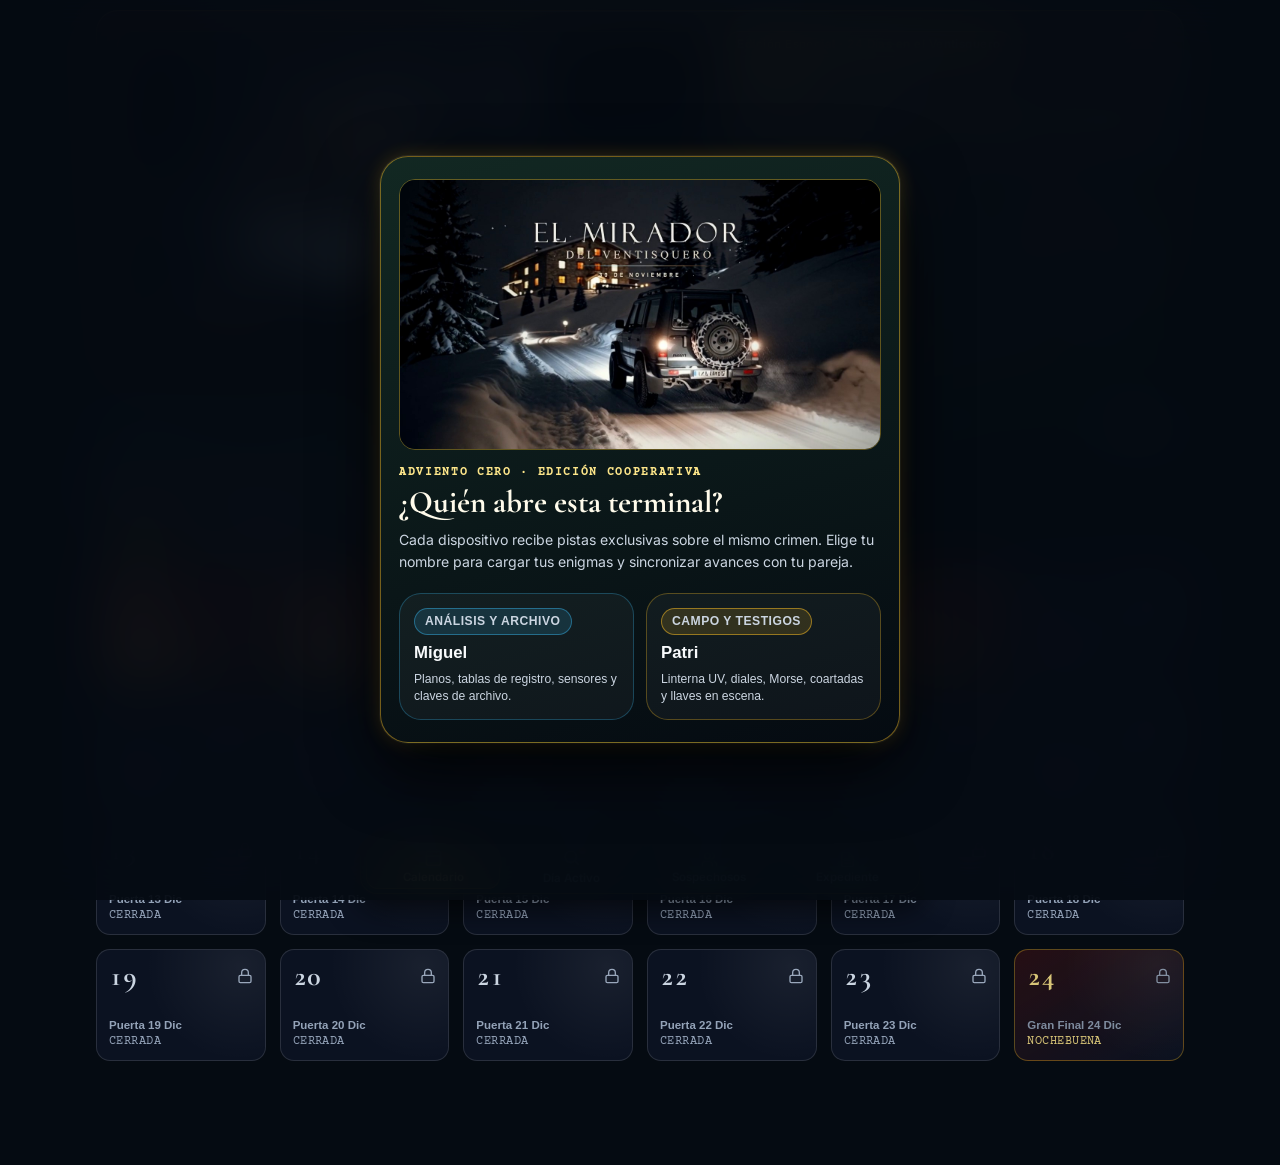
==== commit 93ccad34: "v2.23.0: mobile QA polish - network-first gift-config.js updates, direct scroll to Secret Envelope, " ====
--- a/index.html
+++ b/index.html
@@ -26,7 +26,7 @@
   <link rel="stylesheet" href="css/liquid-christmas.css?v=2.20.0">
   <link rel="stylesheet" href="css/door-rituals.css?v=2.14.1">
   <link rel="stylesheet" href="css/advent-board.css?v=2.21.0">
-  <link rel="stylesheet" href="css/puzzles.css?v=2.22.0">
+  <link rel="stylesheet" href="css/puzzles.css?v=2.23.0">
   <link rel="stylesheet" href="css/artifacts.css?v=2.12.0">
   <link rel="stylesheet" href="css/mobile-ux.css?v=2.12.0">
 
@@ -119,6 +119,6 @@
   <script defer src="js/sync-engine.js?v=2.21.0"></script>
   <script defer src="js/puzzle-engine.js?v=2.12.0"></script>
   <script defer src="js/day-artifacts.js?v=2.12.0"></script>
-  <script defer src="js/app.js?v=2.22.0"></script>
+  <script defer src="js/app.js?v=2.23.0"></script>
 </body>
 </html>
--- a/css/puzzles.css
+++ b/css/puzzles.css
@@ -1102,11 +1102,15 @@
 
 .env24-slip-title {
   font-family: var(--vg-font-serif);
-  font-size: 1.16rem;
+  font-size: clamp(0.96rem, 3.6vw, 1.14rem);
   font-weight: 700;
   color: #450A0A;
   margin: 5px 0 8px;
   line-height: 1.14;
+  display: -webkit-box;
+  -webkit-line-clamp: 3;
+  -webkit-box-orient: vertical;
+  overflow: hidden;
 }
 
 .env24-slip-lines {
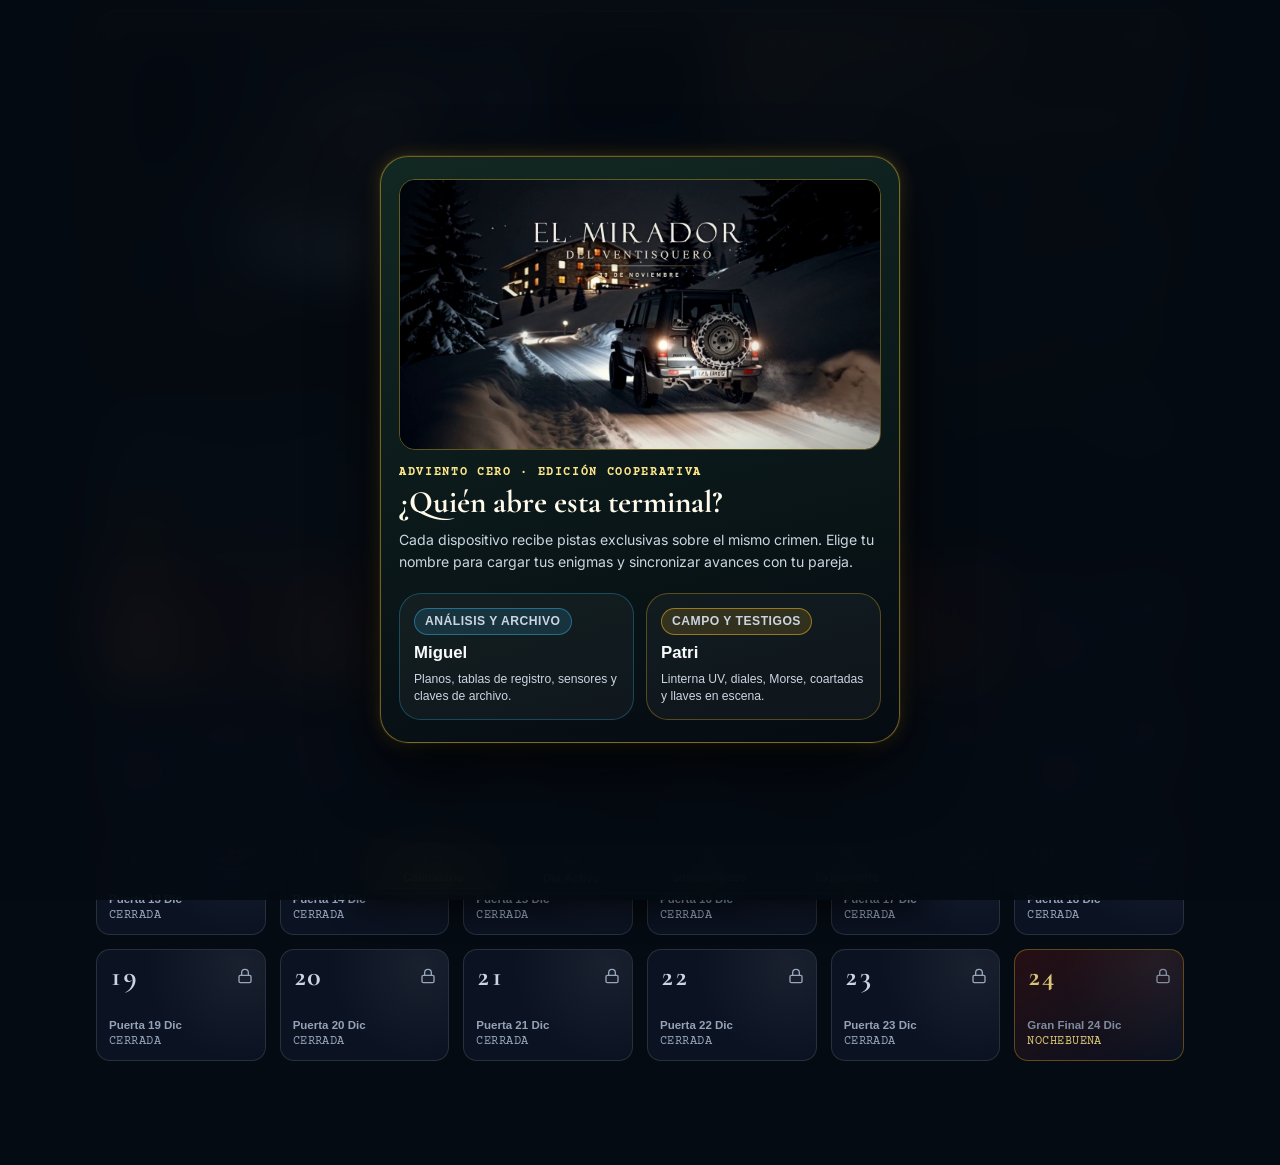
==== commit 5e08edb8: "v2.25.0: boutique editorial PDF dossier redesign (gold corners, 24 wax seal, 3-step cards, iPhone mu" ====
--- a/index.html
+++ b/index.html
@@ -23,7 +23,7 @@
   <link rel="preload" as="image" href="video-briefing/poster.jpg?v=2.15.0" fetchpriority="high">
 
   <link rel="stylesheet" href="css/fonts.css?v=2.12.0">
-  <link rel="stylesheet" href="css/liquid-christmas.css?v=2.20.0">
+  <link rel="stylesheet" href="css/liquid-christmas.css?v=2.25.0">
   <link rel="stylesheet" href="css/door-rituals.css?v=2.14.1">
   <link rel="stylesheet" href="css/advent-board.css?v=2.21.0">
   <link rel="stylesheet" href="css/puzzles.css?v=2.23.0">
@@ -119,6 +119,6 @@
   <script defer src="js/sync-engine.js?v=2.21.0"></script>
   <script defer src="js/puzzle-engine.js?v=2.12.0"></script>
   <script defer src="js/day-artifacts.js?v=2.12.0"></script>
-  <script defer src="js/app.js?v=2.23.0"></script>
+  <script defer src="js/app.js?v=2.25.0"></script>
 </body>
 </html>
--- a/css/liquid-christmas.css
+++ b/css/liquid-christmas.css
@@ -1732,6 +1732,7 @@
 
 .serif {
   font-family: var(--vg-font-serif);
+  font-variant-numeric: lining-nums;
 }
 
 .sr-only {
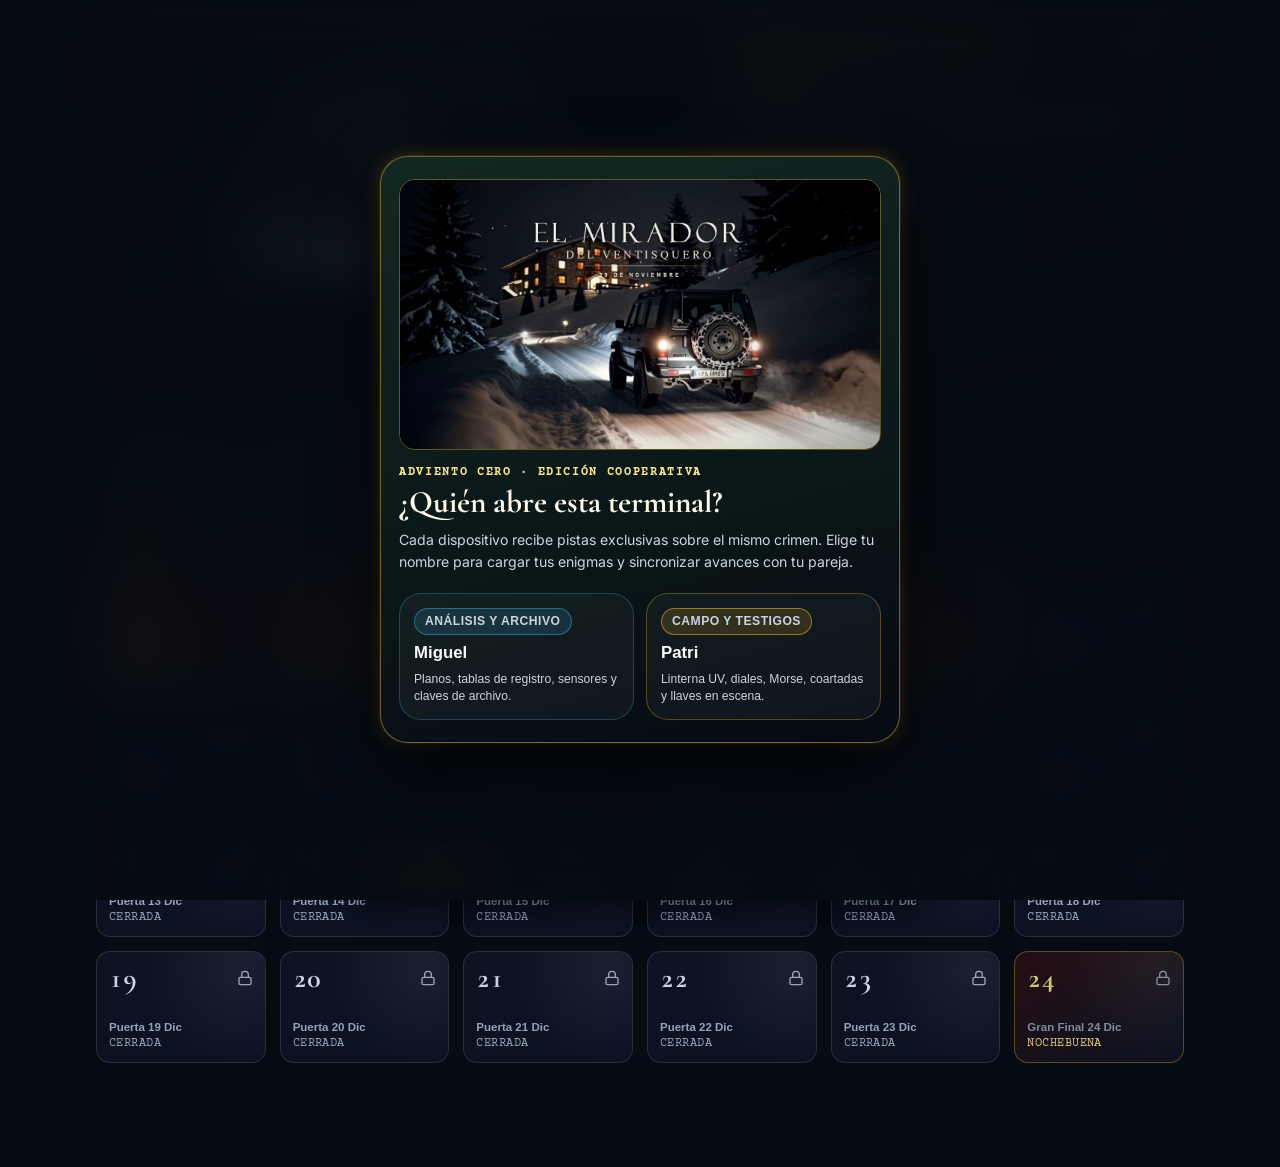
==== commit 9a8a4a0f: "v2.26.0: stress-test hardening (6 P0, 17 P1, mobile UX, sync, SW & PDF seal)" ====
--- a/index.html
+++ b/index.html
@@ -23,10 +23,10 @@
   <link rel="preload" as="image" href="video-briefing/poster.jpg?v=2.15.0" fetchpriority="high">
 
   <link rel="stylesheet" href="css/fonts.css?v=2.12.0">
-  <link rel="stylesheet" href="css/liquid-christmas.css?v=2.25.0">
-  <link rel="stylesheet" href="css/door-rituals.css?v=2.14.1">
-  <link rel="stylesheet" href="css/advent-board.css?v=2.21.0">
-  <link rel="stylesheet" href="css/puzzles.css?v=2.23.0">
+  <link rel="stylesheet" href="css/liquid-christmas.css?v=2.26.0">
+  <link rel="stylesheet" href="css/door-rituals.css?v=2.26.0">
+  <link rel="stylesheet" href="css/advent-board.css?v=2.26.0">
+  <link rel="stylesheet" href="css/puzzles.css?v=2.26.0">
   <link rel="stylesheet" href="css/artifacts.css?v=2.12.0">
   <link rel="stylesheet" href="css/mobile-ux.css?v=2.12.0">
 
@@ -113,12 +113,12 @@
   <script defer src="data/case-lore.js?v=2.15.0"></script>
   <script defer src="data/suspects.js?v=2.12.0"></script>
   <script defer src="data/days.js?v=2.12.0"></script>
-  <script defer src="js/audio-fx.js?v=2.19.0"></script>
-  <script defer src="js/door-rituals.js?v=2.14.1"></script>
-  <script defer src="js/date-gate.js?v=2.17.0"></script>
-  <script defer src="js/sync-engine.js?v=2.21.0"></script>
-  <script defer src="js/puzzle-engine.js?v=2.12.0"></script>
+  <script defer src="js/audio-fx.js?v=2.26.0"></script>
+  <script defer src="js/door-rituals.js?v=2.26.0"></script>
+  <script defer src="js/date-gate.js?v=2.26.0"></script>
+  <script defer src="js/sync-engine.js?v=2.26.0"></script>
+  <script defer src="js/puzzle-engine.js?v=2.26.0"></script>
   <script defer src="js/day-artifacts.js?v=2.12.0"></script>
-  <script defer src="js/app.js?v=2.25.0"></script>
+  <script defer src="js/app.js?v=2.26.0"></script>
 </body>
 </html>
--- a/css/liquid-christmas.css
+++ b/css/liquid-christmas.css
@@ -298,6 +298,13 @@
   color: #FEF3C7;
 }
 
+.btn-crimson {
+  background: linear-gradient(135deg, rgba(185, 28, 28, 0.80), rgba(127, 29, 29, 0.88));
+  border: 1px solid rgba(248, 113, 113, 0.62);
+  color: #FFF1F2;
+  box-shadow: var(--adv-crimson-glow);
+}
+
 .btn-sm {
   min-height: 36px;
   padding: 6px 11px;
@@ -311,8 +318,8 @@
     padding: 8px 13px;
   }
   button.badge[data-open-sync-diag] {
-    min-height: 38px;
-    padding: 6px 11px;
+    min-height: 42px;
+    padding: 7px 12px;
   }
 }
 
@@ -544,7 +551,7 @@
 .adv-modal-backdrop {
   position: fixed;
   inset: 0;
-  z-index: 90;
+  z-index: 110;
   display: none;
   align-items: flex-end;
   justify-content: center;
@@ -680,7 +687,7 @@
   bottom: calc(env(safe-area-inset-bottom, 0px) + 76px);
   left: 50%;
   transform: translateX(-50%);
-  z-index: 100000;
+  z-index: 210;
   width: min(92vw, 440px);
   display: flex;
   flex-direction: column;
@@ -725,25 +732,64 @@
   transition: width 180ms ease;
 }
 
-/* Lectura nocturna suave */
+/* Lectura nocturna suave (bajo deslumbramiento en habitación oscura) */
+body.night-reading-soft {
+  --vg-obsidian-950: #040303;
+  --vg-obsidian-900: #090807;
+  --vg-obsidian-850: #0E0C0A;
+  --vg-obsidian-800: #14110E;
+  --vg-glass-bg: rgba(18, 15, 12, 0.88);
+  --vg-glass-bg-elevated: rgba(22, 18, 14, 0.92);
+  --vg-glass-bg-card: rgba(16, 13, 10, 0.88);
+  --vg-glass-bg-input: rgba(10, 8, 6, 0.92);
+  --vg-text-primary: #E7DFD1;
+  --vg-text-secondary: #C5BAAC;
+  --vg-text-muted: #988E80;
+  --adv-gold: #D69E3E;
+  --adv-gold-soft: #E4C488;
+  --vg-border-specular: 1px solid rgba(231, 223, 209, 0.14);
+  --vg-border-specular-strong: 1px solid rgba(214, 158, 62, 0.24);
+  background: #090807;
+  color: #E7DFD1;
+}
+
+body.night-reading-soft .glass-card,
+body.night-reading-soft .hero-dossier,
+body.night-reading-soft .door-card,
+body.night-reading-soft .adv-modal-sheet {
+  box-shadow: 0 10px 28px rgba(0, 0, 0, 0.72);
+}
+
+body.night-reading-soft .hero-dossier {
+  background: linear-gradient(160deg, rgba(84, 24, 24, 0.34), rgba(14, 12, 10, 0.94));
+  border-color: rgba(214, 158, 62, 0.28);
+}
+
 body.night-reading-soft .paper-receipt,
 body.night-reading-soft .paper-ledger,
 body.night-reading-soft .paper-subcard {
-  background: #CBD5E1 !important;
-  color: #0F172A !important;
-  border-color: #64748B !important;
+  background: #D6CEC0 !important;
+  color: #1C1917 !important;
+  border-color: #78716C !important;
 }
 
 /* F7 · Modo Contraste Solar Exterior */
 body.high-contrast-outdoor {
-  --vg-bg-deep: #000000;
-  --vg-bg-surface: #0A0F16;
-  --vg-bg-surface-strong: #0F1722;
+  --vg-obsidian-950: #000000;
+  --vg-obsidian-900: #000000;
+  --vg-obsidian-850: #070C12;
+  --vg-obsidian-800: #0B111A;
+  --vg-glass-bg: #070C12;
+  --vg-glass-bg-elevated: #0B111A;
+  --vg-glass-bg-card: #0B111A;
+  --vg-glass-bg-input: #000000;
+  --vg-text-primary: #FFFFFF;
   --vg-text-secondary: #E2E8F0;
   --vg-text-muted: #CBD5E1;
   --vg-border-specular: 1px solid rgba(255, 255, 255, 0.34);
   --vg-border-specular-strong: 1.5px solid rgba(251, 191, 36, 0.65);
   background: #000000;
+  color: #FFFFFF;
 }
 
 body.high-contrast-outdoor #snow-canvas,
@@ -817,13 +863,16 @@
   display: inline-flex;
   align-items: center;
   gap: 6px;
-  padding: 4px 10px;
+  min-height: 38px;
+  padding: 6px 12px;
   border-radius: 999px;
   background: rgba(245, 158, 11, 0.16);
   border: 1px solid rgba(251, 191, 36, 0.48);
   color: #FDE68A;
   font-size: 0.72rem;
   font-weight: 700;
+  cursor: pointer;
+  touch-action: manipulation;
 }
 
 /* F1 · Buscador y chinchetas */
@@ -1612,6 +1661,9 @@
   .adv-toast-host,
   #admin-bar,
   #cinema-fx-layer,
+  .adv-modal-backdrop,
+  .identity-overlay,
+  .secret-envelope-sealed,
   .day-header-card,
   .cross-peek-bar,
   .terminal-card,
@@ -1660,8 +1712,7 @@
   .glass-card,
   .answer-card,
   .adv-diploma-card,
-  .gift-reveal-card,
-  .secret-envelope-sealed {
+  .gift-reveal-card {
     background: #FFFFFF !important;
     color: #0F172A !important;
     border: 1.2px solid #CBD5E1 !important;
@@ -1717,12 +1768,15 @@
   .gift-corner-ornament {
     display: none !important;
   }
-  .gift-keepsake-seal,
-  .secret-envelope-seal {
+  .glass-card .gift-keepsake-seal,
+  .gift-keepsake-seal {
     background: #991B1B !important;
     color: #FFFFFF !important;
     border-color: #B45309 !important;
     box-shadow: none !important;
+  }
+  .glass-card .gift-keepsake-seal * {
+    color: #FFFFFF !important;
   }
 }
 
--- a/css/door-rituals.css
+++ b/css/door-rituals.css
@@ -1087,6 +1087,32 @@
   100% { opacity: 1; transform: translate(-50%, 0); }
 }
 
+@media (max-height: 500px) {
+  .cinema-fx-layer {
+    padding: 8px 16px;
+  }
+  .cinema-stage {
+    gap: 2px;
+  }
+  .cinema-headline {
+    font-size: 1.28rem;
+  }
+  .cinema-slit {
+    margin: 5px auto;
+  }
+  .ritual-arena {
+    transform: scale(0.76);
+    margin: -18px auto -14px;
+  }
+  .r24-stage-arena {
+    transform: scale(0.72);
+    margin: -34px auto -28px;
+  }
+  .cinema-skip-hint {
+    margin-top: 2px;
+  }
+}
+
 @media (prefers-reduced-motion: reduce) {
   .ritual-arena *,
   .ritual-halo,
--- a/css/advent-board.css
+++ b/css/advent-board.css
@@ -220,16 +220,6 @@
   gap: 10px;
 }
 
-@media (max-width: 380px) {
-  .advent-grid {
-    gap: 8px;
-  }
-  .door-card {
-    min-height: 102px;
-    padding: 9px;
-  }
-}
-
 @media (min-width: 560px) {
   .advent-grid {
     grid-template-columns: repeat(4, minmax(0, 1fr));
@@ -261,6 +251,16 @@
   touch-action: manipulation;
   overflow: hidden;
   transition: transform 180ms var(--vg-spring), border-color 180ms ease, box-shadow 180ms ease, background 180ms ease;
+}
+
+@media (max-width: 380px) {
+  .advent-grid {
+    gap: 8px;
+  }
+  .door-card {
+    min-height: 102px;
+    padding: 9px;
+  }
 }
 
 .door-card::after {
@@ -709,13 +709,16 @@
 }
 
 .cal-milestones-labels {
-  display: grid;
-  grid-template-columns: repeat(4, minmax(0, 1fr));
-  gap: 4px;
-  text-align: center;
+  position: relative;
+  height: 26px;
+  margin: 0 6px;
 }
 
 .cal-milestone-lbl {
+  position: absolute;
+  top: 0;
+  left: var(--mpos, 0%);
+  transform: translateX(-50%);
   font-family: var(--vg-font-mono);
   font-size: 0.56rem;
   color: var(--vg-text-muted);
@@ -724,6 +727,12 @@
   flex-direction: column;
   align-items: center;
   gap: 1px;
+  white-space: nowrap;
+}
+
+.cal-milestone-lbl:last-child {
+  transform: translateX(-100%);
+  align-items: flex-end;
 }
 
 .cal-milestone-lbl strong {
--- a/css/puzzles.css
+++ b/css/puzzles.css
@@ -83,7 +83,7 @@
   align-items: center;
   justify-content: space-between;
   gap: 8px;
-  min-height: 36px;
+  min-height: 44px;
   user-select: none;
 }
 
@@ -406,6 +406,38 @@
 .nono-table {
   border-collapse: separate;
   border-spacing: 4px;
+}
+
+.nono-clue-col {
+  font-family: var(--vg-font-mono);
+  font-size: 0.7rem;
+  line-height: 1.15;
+  color: #93C5FD;
+  vertical-align: bottom;
+  text-align: center;
+  padding-bottom: 4px;
+}
+
+.nono-clue-row {
+  font-family: var(--vg-font-mono);
+  font-size: 0.72rem;
+  color: #93C5FD;
+  text-align: right;
+  padding-right: 6px;
+  white-space: nowrap;
+}
+
+.nono-cell {
+  width: clamp(38px, 11vw, 44px);
+  height: clamp(38px, 11vw, 44px);
+  border-radius: 7px;
+  border: 1px solid rgba(255, 255, 255, 0.16);
+  background: rgba(15, 23, 42, 0.72);
+  color: #94A3B8;
+  font-family: var(--vg-font-mono);
+  font-weight: 700;
+  cursor: pointer;
+  touch-action: manipulation;
 }
 
 @media (max-width: 400px) {
@@ -423,38 +455,6 @@
     width: 36px;
     height: 36px;
   }
-}
-
-.nono-clue-col {
-  font-family: var(--vg-font-mono);
-  font-size: 0.7rem;
-  line-height: 1.15;
-  color: #93C5FD;
-  vertical-align: bottom;
-  text-align: center;
-  padding-bottom: 4px;
-}
-
-.nono-clue-row {
-  font-family: var(--vg-font-mono);
-  font-size: 0.72rem;
-  color: #93C5FD;
-  text-align: right;
-  padding-right: 6px;
-  white-space: nowrap;
-}
-
-.nono-cell {
-  width: clamp(38px, 11vw, 44px);
-  height: clamp(38px, 11vw, 44px);
-  border-radius: 7px;
-  border: 1px solid rgba(255, 255, 255, 0.16);
-  background: rgba(15, 23, 42, 0.72);
-  color: #94A3B8;
-  font-family: var(--vg-font-mono);
-  font-weight: 700;
-  cursor: pointer;
-  touch-action: manipulation;
 }
 
 .nono-cell.on {
@@ -1488,6 +1488,27 @@
   animation: cinemaFadeUp 500ms 180ms ease both;
 }
 
+@media (max-height: 500px) {
+  .env24-theater {
+    transform: scale(0.72);
+    transform-origin: center center;
+  }
+  .env24-theater-kicker {
+    margin-bottom: 2px;
+  }
+  .env24-theater-headline {
+    font-size: 1.25rem;
+    margin-bottom: 112px;
+  }
+  .env24-theater .env24-stage {
+    width: min(290px, 72vw);
+    margin: 0 auto 10px;
+  }
+  .env24-theater-sub {
+    margin-top: 12px;
+  }
+}
+
 /* Coreografía 5 Actos dentro de .env24-theater .env24-stage.is-opening */
 .env24-stage.is-opening .env24-ambient-aura {
   animation: env24AuraSwell 3.2s ease-out forwards;
@@ -2138,18 +2159,16 @@
   display: grid;
   grid-template-columns: repeat(25, minmax(0, 1fr));
   gap: 3px;
-  margin: 12px 0;
+  margin: 12px 0 6px;
   align-items: center;
+  pointer-events: none;
 }
 
 .album-dot {
-  height: 14px;
-  padding: 0;
-  border: none;
+  display: block;
+  height: 6px;
   border-radius: 99px;
   background: rgba(148, 163, 184, 0.28);
-  cursor: pointer;
-  touch-action: manipulation;
   transition: transform 150ms ease, background 150ms ease;
 }
 
@@ -2163,8 +2182,29 @@
 
 .album-dot.active {
   background: #FEF08A;
-  transform: scaleY(1.38);
+  transform: scaleY(1.65);
   box-shadow: 0 0 8px rgba(251, 191, 36, 0.85);
+}
+
+.album-scrubber-wrap {
+  display: flex;
+  align-items: center;
+  gap: 10px;
+  margin: 4px 0 12px;
+}
+
+.album-scrubber-lbl {
+  font-family: var(--vg-font-mono);
+  font-size: 0.66rem;
+  color: var(--vg-text-muted);
+  white-space: nowrap;
+}
+
+.album-scrubber {
+  flex: 1;
+  min-width: 0;
+  min-height: 44px;
+  accent-color: var(--adv-gold);
 }
 
 .album-controls-row {
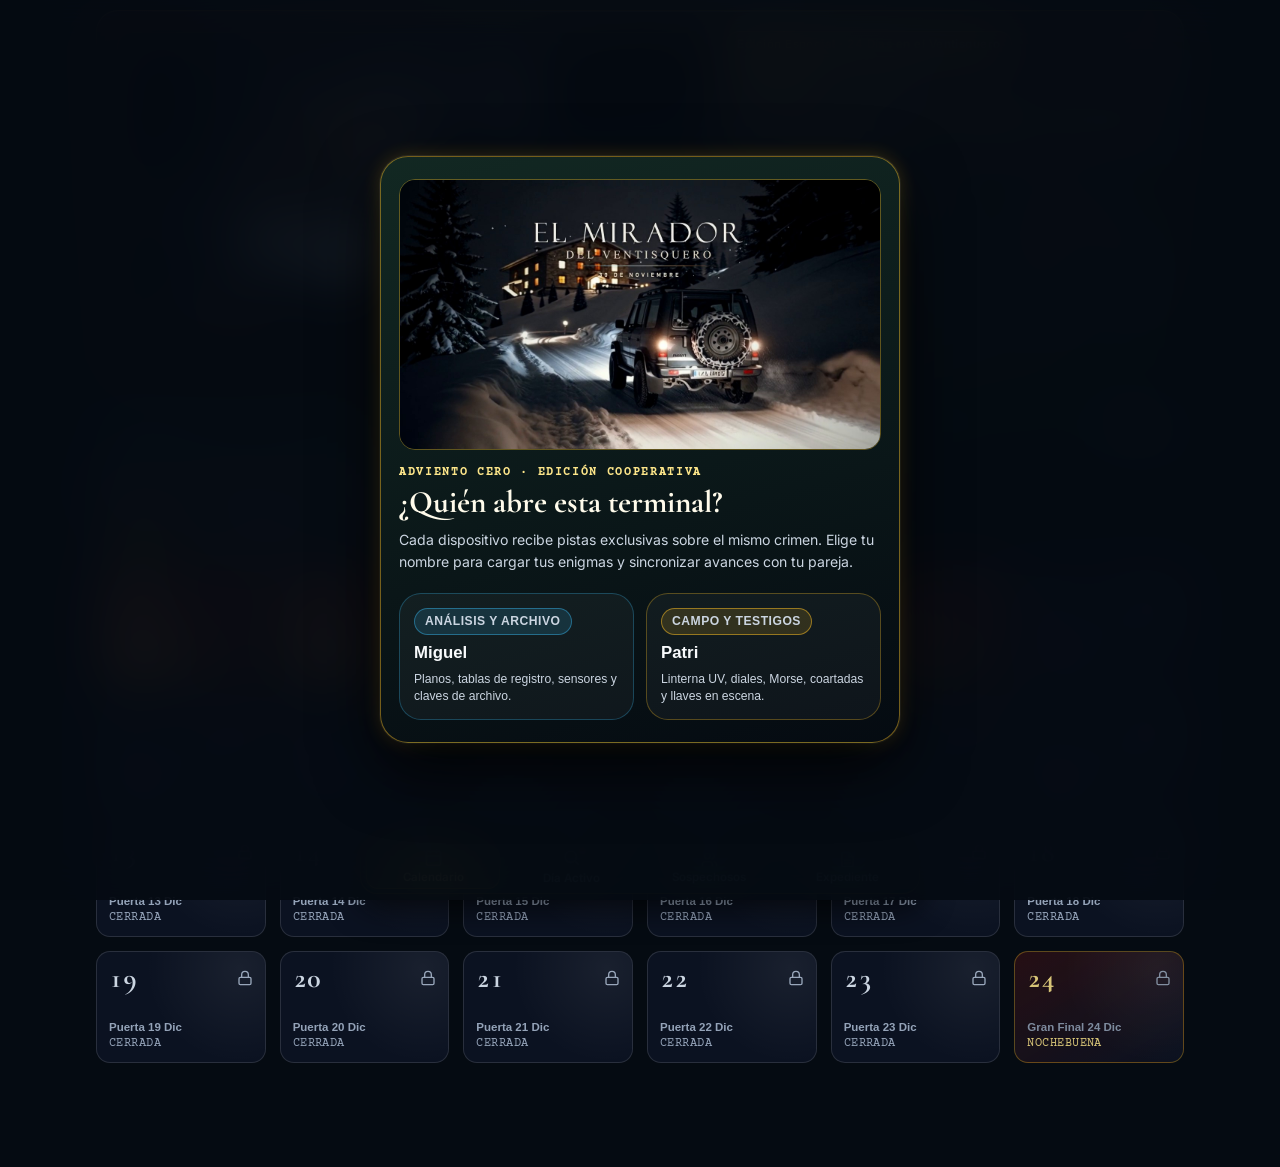
==== commit 6d18165e: "v2.26.1: clearer crime-mystery intro and unified personal voice in printable PDF" ====
--- a/index.html
+++ b/index.html
@@ -119,6 +119,6 @@
   <script defer src="js/sync-engine.js?v=2.26.0"></script>
   <script defer src="js/puzzle-engine.js?v=2.26.0"></script>
   <script defer src="js/day-artifacts.js?v=2.12.0"></script>
-  <script defer src="js/app.js?v=2.26.0"></script>
+  <script defer src="js/app.js?v=2.26.1"></script>
 </body>
 </html>
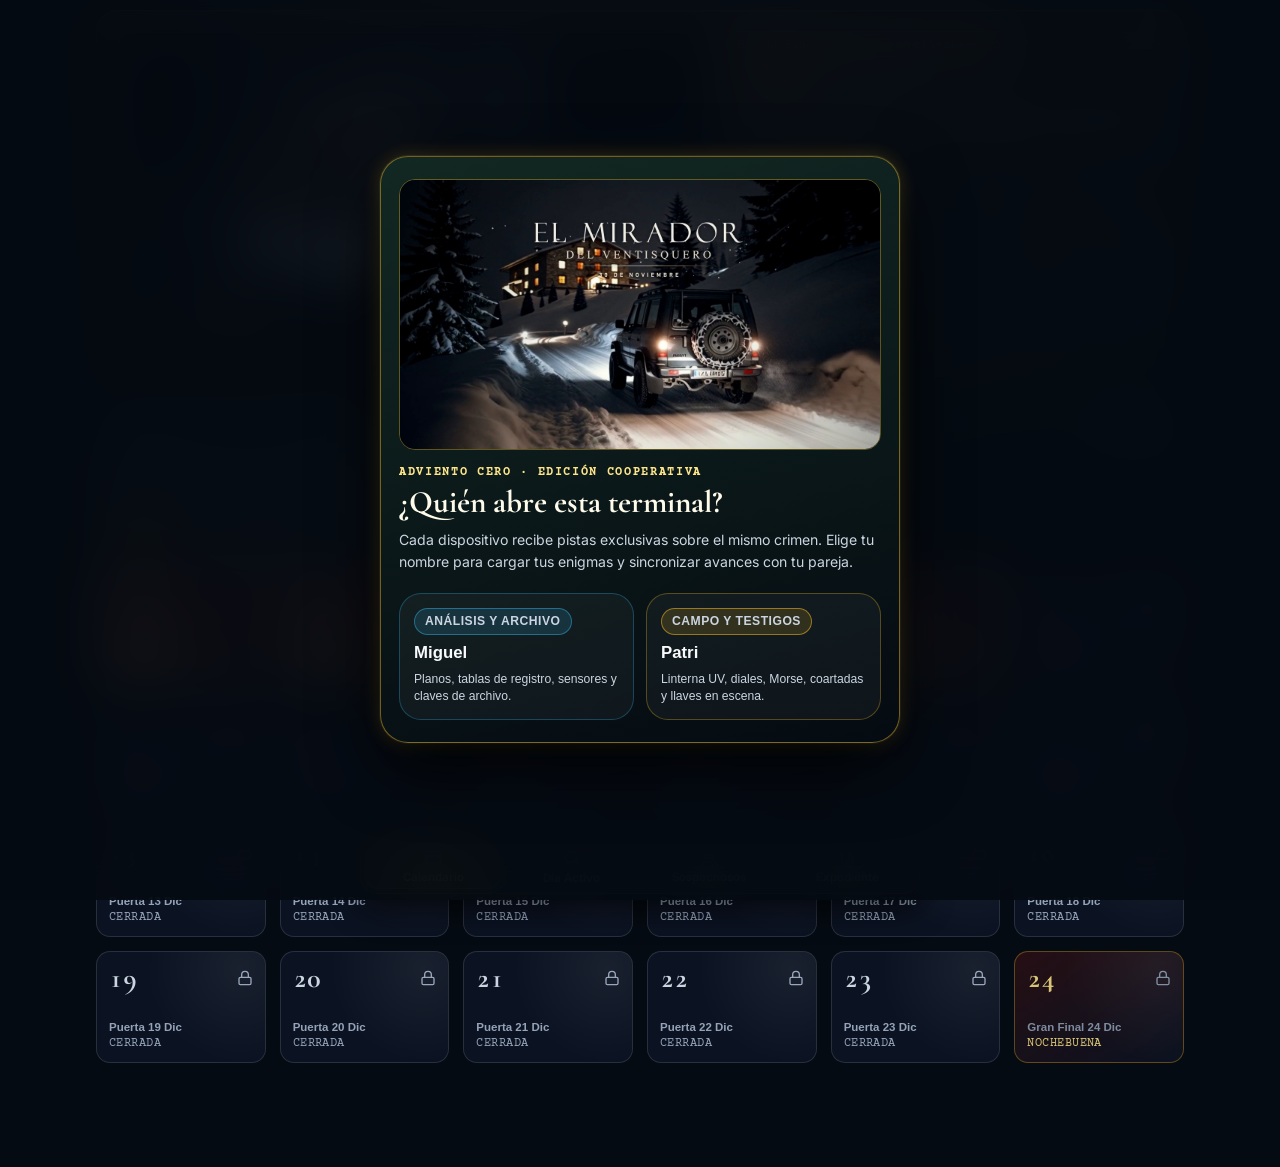
==== commit 81255d5e: "v2.26.3: remove 5-tap test mode trigger from main app (admin URL only)" ====
--- a/index.html
+++ b/index.html
@@ -119,6 +119,6 @@
   <script defer src="js/sync-engine.js?v=2.26.0"></script>
   <script defer src="js/puzzle-engine.js?v=2.26.0"></script>
   <script defer src="js/day-artifacts.js?v=2.12.0"></script>
-  <script defer src="js/app.js?v=2.26.1"></script>
+  <script defer src="js/app.js?v=2.26.3"></script>
 </body>
 </html>
